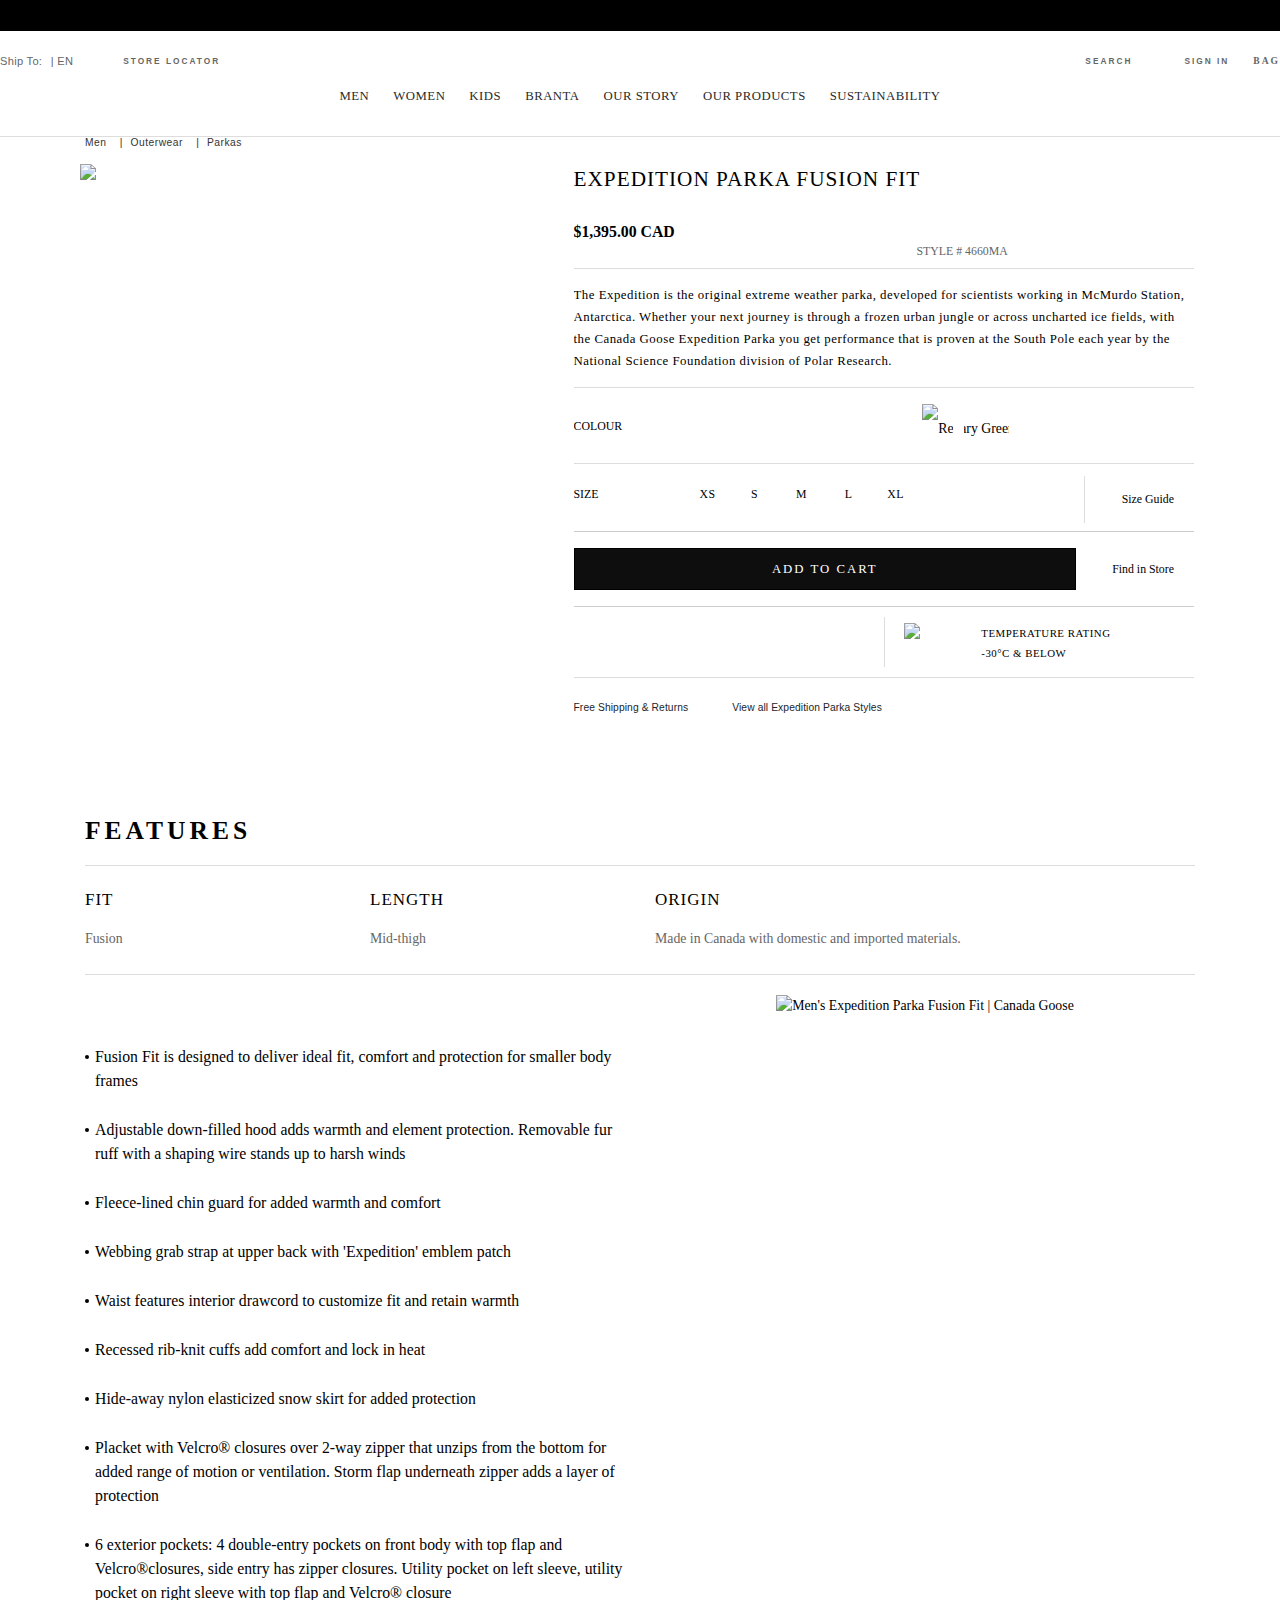
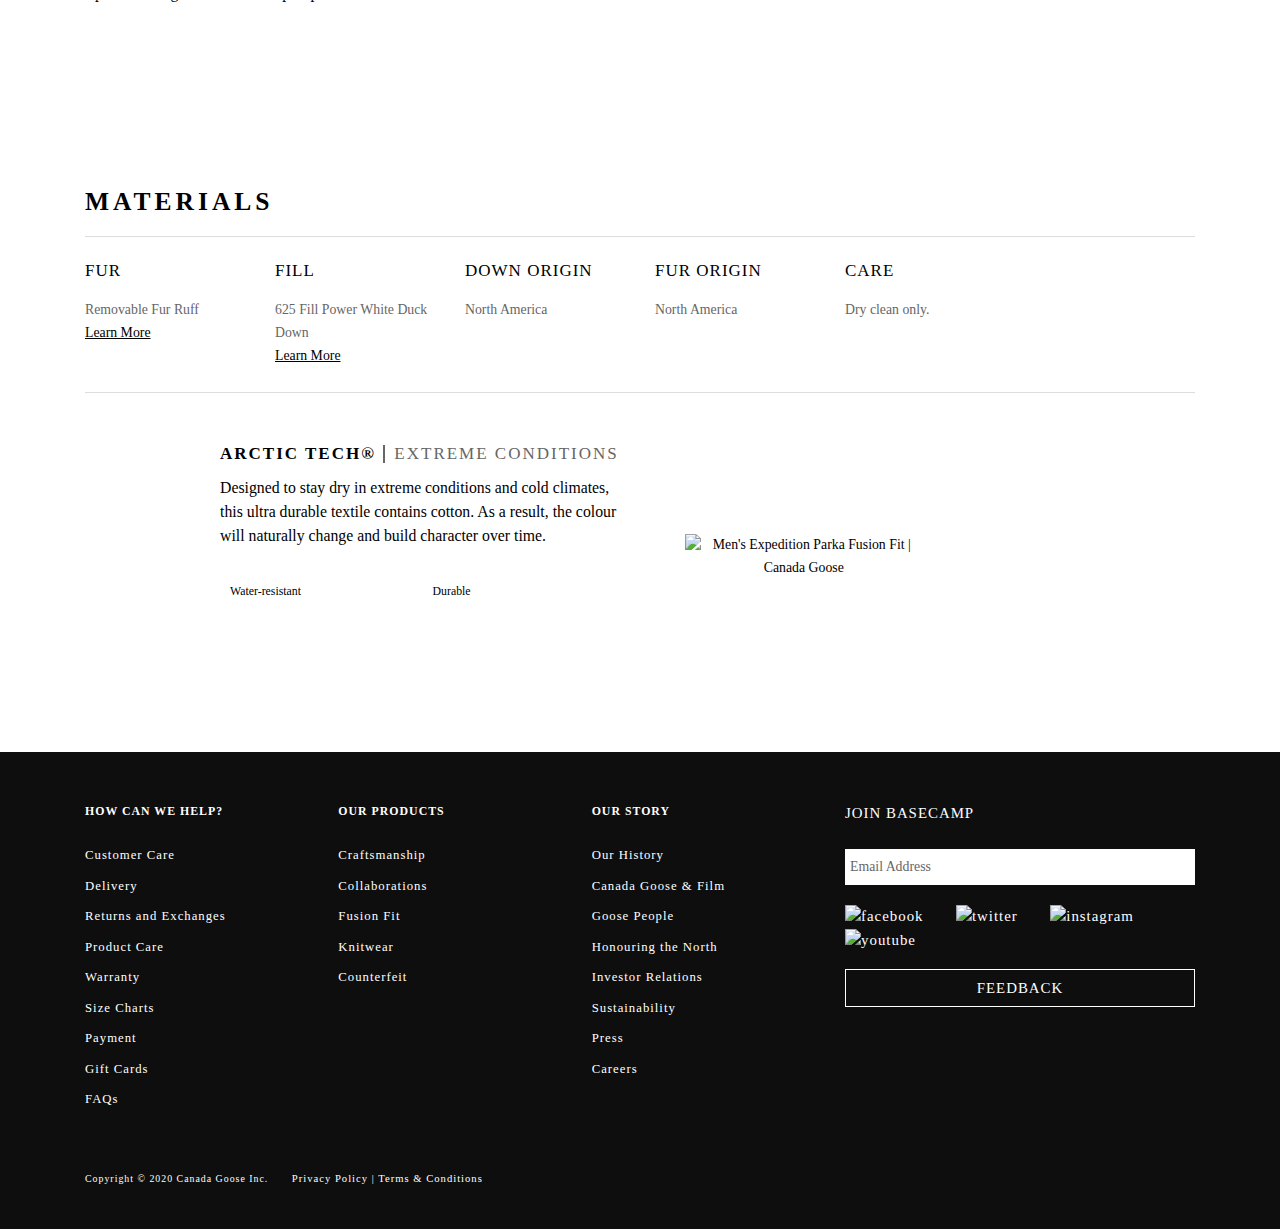
==== Product Page/Productbackup.html @ 43f8fbdc "Add files via upload" ====
<!doctype html>
<!--[if lt IE 7]> <html class="ie6 oldie" lang="en"> <![endif]-->
<!--[if IE 7]> <html class="ie7 oldie" lang="en"> <![endif]-->
<!--[if IE 8]> <html class="ie8 oldie" lang="en"> <![endif]-->
<!--[if gt IE 8]><!--> <html lang="en-CA"> <!--<![endif]-->
<head>



<!-- GTM DataLayer declaration -->














































































































<script>
dataLayer =[{
  "pageTitle": "PRODUCT: Expedition Parka Fusion Fit( 4660MA )",
  "pageCategory": "shop-mens-parkas",
  "visitorLoginState": "Guest",
  "EmployeeLoginState": false,
  "customerEmail": "null",
  "customerOrders": "null",
  "customerValue": "0",
  "Country": "CA",
  "State": "ON",
  "ecommerce": {
    "currencyCode": "CAD",
    "detail": {
      "actionField": {
        "list": "Product Category / Search Results"
      },
      "products": [
        {
          "name": "Expedition Parka Fusion Fit",
          "id": "4660MA",
          "price": 1395,
          "brand": "Canada Goose",
          "category": "shop-mens-parkas"
        }
      ]
    }
  }
}];
</script>







<script>
  (function (b, e, a, c, o, n, j, s) {
    b[o] = b[o] || {};
    b[o]['beacon'] = b[o]['beacon'] || function () {
      (b[o]['beacon'].q = b[o]['beacon'].q || []).push(arguments);
    };
    b[o]['beacon']('set', 'organization', n);
    b[o]['beacon']('init', { fraud: 'enabled' });
    j = e.createElement(a);
    j.src = c;
    j.async = 1;
    j.defer = 1;
    s = e.getElementsByTagName(a)[0];
    s.parentNode.insertBefore(j, s);
  })(window, document, 'script', 'https://flowcdn.io/beacon/js/v0/beacon.min.js', 'flow', 'canadagoose');
</script>


<meta charset=UTF-8>

<meta name="p:domain_verify" content="33d78c158db6e15488669f2874605830"/>
<meta name="viewport" content="width=device-width, initial-scale=1, shrink-to-fit=no, user-scalable=0">
<link rel="stylesheet" type="text/css" href="//cloud.typography.com/7681174/7922972/css/fonts.css" />
<link type="text/css" rel="stylesheet" href="//fast.fonts.net/cssapi/34ca4d37-dd42-4886-8c16-0458409f39f2.css"/>
<link rel="stylesheet" type="text/css" href="bundle.css" />
<link rel="stylesheet" type="text/css" href="print.css" />

<title>

Sites-CanadaGooseCA-Site | Canada Goose®

</title>


<link href="/on/demandware.static/Sites-CanadaGooseCA-Site/-/default/dw6da5b494/images/favicon.ico" rel="shortcut icon" />




<meta name="description" content=" "/>
<meta name="keywords" content=" "/>



<link href="/on/demandware.static/Sites-CanadaGooseCA-Site/-/en_CA/v1601065716780/css/bundle.css" type="text/css" rel="stylesheet"/>


<link rel="stylesheet" media="print" href="/on/demandware.static/Sites-CanadaGooseCA-Site/-/en_CA/v1601065716780/css/print.css" />
<!--[if gte IE 9 | !IE]><!-->
<script src="/on/demandware.static/Sites-CanadaGooseCA-Site/-/en_CA/v1601065716780/lib/jquery/jquery-2.1.1.min.js" type="text/javascript"></script>
<!--<![endif]-->

<script src="bundle.js" type="text/javascript"></script>
<script src='//cdn.freshmarketer.com/181200/486743.js'></script>

<!--[if lte IE 8]>
<script src="/on/demandware.static/Sites-CanadaGooseCA-Site/-/en_CA/v1601065716780/lib/jquery/jquery-1.11.1.min.js" type="text/javascript"></script>
<script src="/on/demandware.static/Sites-CanadaGooseCA-Site/-/en_CA/v1601065716780/js/lib/respond.min.js"></script>
<script src="/on/demandware.static/Sites-CanadaGooseCA-Site/-/en_CA/v1601065716780/js/lib/rem.min.js"></script>
<![endif]-->

<!-- CMS-WILL-IGNORE-FOR-PREVIEW-START -->




<!-- Google Tag Manager -->
<script>(function(w,d,s,l,i){w[l]=w[l]||[];w[l].push({'gtm.start':
new Date().getTime(),event:'gtm.js'});var f=d.getElementsByTagName(s)[0],
j=d.createElement(s),dl=l!='dataLayer'?'&l='+l:'';j.async=true;j.src=
'https://www.googletagmanager.com/gtm.js?id='+i+dl;f.parentNode.insertBefore(j,f);
})(window,document,'script','dataLayer','GTM-K9SGVB');</script>
<!-- End Google Tag Manager -->

<!-- CMS-WILL-IGNORE-FOR-PREVIEW-END -->


<link href="https://unpkg.com/cloudinary-video-player/dist/cld-video-player.min.css" rel="stylesheet">
<script src="https://unpkg.com/cloudinary-core/cloudinary-core-shrinkwrap.min.js" type="text/javascript" defer></script>
<script src="https://unpkg.com/cloudinary-video-player/dist/cld-video-player.min.js" type="text/javascript" defer></script>





<!--[if lt IE 9]>
<script src="/on/demandware.static/Sites-CanadaGooseCA-Site/-/en_CA/v1601065716780/js/lib/html5.js"></script>
<![endif]-->


<!-- CMS-WILL-IGNORE-FOR-PREVIEW-START -->

<script type="text/javascript">
	//<![CDATA[
	(function() {
		function riskifiedBeaconLoad() {
			
			var store_domain = 'CanadaGooseCA';
			var session_id = 'JCTiKugr5VlSAlfVDaWAdfXxw7wDIojJx4Q=';
			var url = ('https:' == document.location.protocol ? 'https://'
					: 'http://')
					+ "beacon.riskified.com?shop="
					+ store_domain
					+ "&sid="
					+ session_id;
			var s = document.createElement('script');
			s.type = 'text/javascript';
			s.async = true;
			s.src = url;
			var x = document.getElementsByTagName('script')[0];
			x.parentNode.insertBefore(s, x);
		}
		if (window.attachEvent)
			window.attachEvent('onload', riskifiedBeaconLoad)
		else
			window.addEventListener('load', riskifiedBeaconLoad, false);
	})();
	//]]>
</script>
<!-- CMS-WILL-IGNORE-FOR-PREVIEW-END -->


<script type="text/javascript">//<!--
/* <![CDATA[ (head-active_data.js) */
var dw = (window.dw || {});
dw.ac = {
    _analytics: null,
    _events: [],
    _category: "",
    _searchData: "",
    _anact: "",
    _anact_nohit_tag: "",
    _capture: function(configs) {
        if (Object.prototype.toString.call(configs) === "[object Array]") {
            configs.forEach(captureObject);
            return;
        }
        dw.ac._events.push(configs);
    },
	capture: function() { 
		dw.ac._capture(arguments);
		// send to CQ as well:
		if (window.CQuotient) {
			window.CQuotient.trackEventsFromAC(arguments);
		}
	},
    EV_PRD_SEARCHHIT: "searchhit",
    EV_PRD_DETAIL: "detail",
    EV_PRD_RECOMMENDATION: "recommendation",
    EV_PRD_SETPRODUCT: "setproduct",
    applyContext: function(context) {
        if (typeof context === "object" && context.hasOwnProperty("category")) {
        	dw.ac._category = context.category;
        }
        if (typeof context === "object" && context.hasOwnProperty("searchData")) {
        	dw.ac._searchData = context.searchData;
        }
    },
    setDWAnalytics: function(analytics) {
        dw.ac._analytics = analytics;
    }
};
/* ]]> */
// -->
</script><script type="text/javascript">//<!--
/* <![CDATA[ (head-cquotient.js) */
var CQuotient = window.CQuotient = {};
CQuotient.clientId = 'aata-CanadaGooseCA';
CQuotient.realm = 'AATA';
CQuotient.siteId = 'CanadaGooseCA';
CQuotient.instanceType = 'prd';
CQuotient.activities = [];
CQuotient.cqcid='';
CQuotient.cquid='';
CQuotient.cqheid='';
CQuotient.initFromCookies = function () {
	var ca = document.cookie.split(';');
	for(var i=0;i < ca.length;i++) {
	  var c = ca[i];
	  while (c.charAt(0)==' ') c = c.substring(1,c.length);
	  if (c.indexOf('cqcid=') == 0) {
		CQuotient.cqcid=c.substring('cqcid='.length,c.length);
	  } else if (c.indexOf('cquid=') == 0) {
		  CQuotient.cquid=c.substring('cquid='.length,c.length);
	  } else if (c.indexOf('cqheid=') == 0) {
		  CQuotient.cqheid=c.substring('cqheid='.length,c.length);
	  }
	}
}
CQuotient.getCQCookieId = function () {
	if(window.CQuotient.cqcid == '')
		window.CQuotient.initFromCookies();
	return window.CQuotient.cqcid;
};
CQuotient.getCQUserId = function () {
	if(window.CQuotient.cquid == '')
		window.CQuotient.initFromCookies();
	return window.CQuotient.cquid;
};
CQuotient.getCQHashedEmail = function () {
	if(window.CQuotient.cqheid == '')
		window.CQuotient.initFromCookies();
	return window.CQuotient.cqheid;
};
CQuotient.trackEventsFromAC = function (/* Object or Array */ events) {
try {
	if (Object.prototype.toString.call(events) === "[object Array]") {
		events.forEach(_trackASingleCQEvent);
	} else {
		CQuotient._trackASingleCQEvent(events);
	}
} catch(err) {}
};
CQuotient._trackASingleCQEvent = function ( /* Object */ event) {
	if (event && event.id) {
		if (event.type === dw.ac.EV_PRD_DETAIL) {
			CQuotient.trackViewProduct( {id:'', alt_id: event.id, type: 'raw_sku'} );
		} // not handling the other dw.ac.* events currently
	}
};
CQuotient.trackViewProduct = function(/* Object */ cqParamData){
	var cq_params = {};
	cq_params.cookieId = CQuotient.getCQCookieId();
	cq_params.userId = CQuotient.getCQUserId();
	cq_params.emailId = CQuotient.getCQHashedEmail();
	cq_params.product = cqParamData.product;
	cq_params.realm = cqParamData.realm;
	cq_params.siteId = cqParamData.siteId;
	cq_params.instanceType = cqParamData.instanceType;
	
	if(CQuotient.sendActivity) {
		CQuotient.sendActivity(CQuotient.clientId, 'viewProduct', cq_params);
	} else {
		CQuotient.activities.push({activityType: 'viewProduct', parameters: cq_params});
	}
};
/* ]]> */
// -->
</script>
<!-- Demandware Apple Pay -->

<style type="text/css">ISAPPLEPAY{display:inline;}.dw-apple-pay-button,.dw-apple-pay-button:hover,.dw-apple-pay-button:active{background-color:black;background-image:-webkit-named-image(apple-pay-logo-white);background-position:50% 50%;background-repeat:no-repeat;background-size:75% 60%;border-radius:5px;border:1px solid black;box-sizing:border-box;margin:5px auto;min-height:30px;min-width:100px;padding:0;}
.dw-apple-pay-button:after{content:'Apple Pay';visibility:hidden;}.dw-apple-pay-button.dw-apple-pay-logo-white{background-color:white;border-color:white;background-image:-webkit-named-image(apple-pay-logo-black);color:black;}.dw-apple-pay-button.dw-apple-pay-logo-white.dw-apple-pay-border{border-color:black;}</style>









<meta name="viewport" content="width=device-width, initial-scale=1, user-scalable=0">
<!-- <meta name="viewport" content="width=device-width, minimum-scale=1.0, maximum-scale=1.0"> -->


<script type="text/javascript">
if (window.jQuery) {
jQuery(document).ready(function(){
if(screen.width < 768){
jQuery('#footer').append('<a href="https://www.canadagoose.com/ca/en/home-page" class="full-site-link">View Full Site</a>');
jQuery('.full-site-link')
.attr('href', '/on/demandware.store/Sites-CanadaGooseCA-Site/en_CA/Home-FullSite')
.click(function(e) {
e.preventDefault();
jQuery.ajax({
url: '/on/demandware.store/Sites-CanadaGooseCA-Site/en_CA/Home-FullSite',
success: function(){
window.location.reload();
}
});
}
);
}
});
}
</script>




	 

	



<link rel="canonical" href="https://www.canadagoose.com/ca/en/expedition-parka-fusion-fit-4660MA.html" />






<meta property="fb:app_id" content="302184056577324" />
<meta property="name" content="Expedition Parka Fusion Fit">
<meta property="og:description" content="The Expedition is the original extreme weather parka, developed for scientists working in McMurdo Station, Antarctica. Whether your next journey is through a frozen urban jungle or across uncharted ice fields, with the Canada Goose Expedition Parka you get performance that is proven at the South Pole each year by the National Science Foundation division of Polar Research.">
<meta property="og:image" content="https://images.canadagoose.com/image/upload/w_480,c_scale,f_auto,q_auto:best/v1545160858/product-image/4660MA_61.jpg" />
<meta property="og:url" content="https://www.canadagoose.com/ca/en/expedition-parka-fusion-fit-4660MA.html" />
<meta property="og:title" content="Expedition Parka Fusion Fit" />
<meta property="og:type" content="product" />
<meta property="og:locale" content="en_CA" />
<meta property="og:price:amount" content="0.0" />
<meta property="og:price:currency" content="CAD" />

<meta property="og:availability" content="instock" />


<meta property="product:target_gender" content="Fusion Male" />
<meta name="twitter:card" content="summary">
<meta name="twitter:site" content="@CanadaGooseInc" />
<meta name="twitter:title" content="Expedition Parka Fusion Fit">
<meta name="twitter:description" content="The Expedition is the original extreme weather parka, developed for scientists working in McMurdo Station, Antarctica. Whether your next journey is through a frozen urban jungle or across uncharted ice fields, with the Canada Goose Expedition Parka you get performance that is proven at the South Pole each year by the National Science Foundation division of Polar Research.">
<meta name="twitter:image" content="https://images.canadagoose.com/image/upload/w_480,c_scale,f_auto,q_auto:best/v1545160858/product-image/4660MA_61.jpg">
</head>
<body class="en">







<!-- Google Tag Manager (noscript) -->
<noscript><iframe src="https://www.googletagmanager.com/ns.html?id=GTM-K9SGVB"
height="0" width="0" style="display:none;visibility:hidden"></iframe></noscript>
<!-- End Google Tag Manager (noscript) -->


<div id="wrapper" class="twbs pt_product-details">









































































































    
    


    


<script type="text/javascript" src="//display.ugc.bazaarvoice.com/static/canadagoose/Main%20Site/en_CA/bvapi.js" defer></script>

    

    <input type="hidden" value="true" class="bvenabled" />

<input type="hidden" value="https://www.canadagoose.com/on/demandware.store/Sites-CanadaGooseCA-Site/en_CA/Product-Variation?pid=4660MA&amp;tmpcolor=11" class="requestURL"/>
<input type="hidden" value="en_CA" class="requestlocale"/>



<div id="top-nav" class="topHeader_div" style="display: none">
    <div class="container">
        <div class="topbanner-link">
            <ul class="topbanner-link-ul">
                <li class="custService"><a href="/on/demandware.store/Sites-CanadaGooseCA-Site/en_CA/CustomerService-Show" title="Customer Care">Customer Care</a> </li>
                
                
                    










<div class="content-asset"><!-- dwMarker="content" dwContentID="b932b0c92a9f894501673f525b" -->
<li><a href="https://www.canadagoose.com/ca/en/find-a-retailer/find-a-retailer.html" title="Find a Retailer">Find a Retailer</a></li>
</div> <!-- End content-asset -->





                
            </ul>
        </div>
        <div class="menu-utility-links">
            







































































































<ul class="menu-utility-user">
 	
 	 <li>
	   	<div class="welcometext">
			
				Welcome!
			
		</div>
	   </li>
 	 
	 	
	 		<li>
			     <a title="Sign In" href="https://www.canadagoose.com/ca/en/account" class="user-login">
			     	Sign In
			     </a>
	 		</li>
	 		
	 		<li class="last">
	 			or
			     <a title="Create Account" href="https://www.canadagoose.com/ca/en/create-account" class="user-register">
			     	Create Account
			     </a>
	 		</li>
	
	 
</ul>

            
        </div>
    </div>
</div>

<div class="secondary-logo">
    <a href="https://www.canadagoose.com/ca/en/home-page" title="Canada Goose">
        <span>Canada Goose</span>
    </a>
</div>









<div id="sticky">
    <div id="global-banner">
        <!-- CMS-GLOBAL-TOP-BANNER-START -->
        &nbsp;
        <!-- CMS-GLOBAL-TOP-BANNER-END -->
    </div>
    
        
         
         
         
        





                                     		                       	                       		                       

<div class="geo-location-area active hide">
	<div class="geo-wrap global-geo-ip-banner">
						
                                                        
                    	                  
                                                       
	                     	                                 
                                                   
             			
                                                        
                    	                  
                                                       
	                     	                                 
                                                   
             			
                                                        
                    	                  
                                                       
	                    	                  
		                  	   
		                       
                   				                                      		                       	                       
                   				                                      		                       	                       
								 <div class="info-detail">
									Click to continue browsing our <strong>Canada (English)</strong> site. If you’d like delivery elsewhere, please select your preferred country or language.
								 </div>								 
								 <div class="selection-part"><div class="geo-select">					   				
                                 
                                     
                                 	                                            
								 <a href="javascript:void(0)" currentsiteid="CanadaGooseCA" siteid="CanadaGooseCA" locale="en" data-link="" class="select-open">Canada (English)</a>
								 <ul class="select-dropdown">	                      								 
			                   	                    
		                  	   
		                       	                    
		                  	   
		                       	                    
		                  	                  	                 
		                  
	                           	                       
		                      
		                  
	                           	                      
                                  
                                     
                                  		                         		                          
								  <li><a href="/ca/fr/view-product?pid=4660MA&amp;user=true" class="geo-location-val" siteid="CanadaGooseCA" locale="fr">Canada (Fran&ccedil;ais)</a></li>
		                      	                       
		                      
		                  
	                           	                      
                                  
                                     
                                  		                         		                          
								  <li><a href="/ca/zh/view-product?pid=4660MA&amp;user=true" class="geo-location-val" siteid="CanadaGooseCA" locale="zh">Canada (中文)</a></li>
		                      	                       
		                      
								<li><a href="javascript:void(0)" class="othercountries">Other Countries</a></li>
		                      	</ul>
		                      
		                  
	                   	                                 
                                                   
             			
                                                        
                    	                  
                                                       
	                     	                                 
                                                   
             			
                                                        
                    	                  
                                                       
	                     	                                 
                                                   
             			
                                                        
                    	                  
                                                       
	                     	                                 
                                                   
             			
                                                        
                    	                  
                                                       
	                     	                                 
                                                   
             			
                                                        
                    	                  
                                                       
	                     	                                 
                                                   
             			
                                                        
                    	                  
                                                       
	                     	                                 
                                                   
             			
                                                        
                    	                  
                                                       
	                     	                                 
                                                   
             			
                                                        
                    	                  
                                                       
	                     	                                 
                                                   
             			
                                                        
                    	                  
                                                       
	                     	                                 
                                                   
             			
                                                        
                    	                  
                                                       
	                     	                                 
                                                   
             
             































































































































































































			</div>
			
			   <a href="javascript:void(0)" class="continue">Continue</a>
			   <a href="javascript:void(0)" class="geo-close"><img src="/on/demandware.static/Sites-CanadaGooseCA-Site/-/default/dw8bbd1486/images/icons/Close-White.svg" alt="geo ip close button"/></a>
			
		</div>
	</div>
</div>
        
    
    
    
    <div id="nav-container" class="nav-container"></div>

    
    
    
        <div id="header" role="banner" class="header">
    
        <header>
            <div class="nav-toggle">
                <span></span>
            </div>
			
            <div class="header-top-section isGlobalCommerce">    
                <div class="leftnav">
                    <div class="currentcountry">
                        <a class="currentcountry-anchor" href="javascript:void(0)">
                            <span class="countryname"><span class="country-shipto">Ship To:</span>
                                <span class="selected_country"></span> |
                                <span class="selected_language">en</span>
                            </span>
                        </a>
                    </div>
                    <div class="headercountry-selector">
                        <div class="countryselector">
                            <div class="countryselector-inner">
								<div class="cag-close-holder">
                            		<span class="cag-close"></span>
                            	</div>
                                <div class="input-section">
                                	
                                	
	                                	<div class="country-description">
	                                        <div class="shiptocountry">Ship To:<span class="selected_country"></span></div>
	                                    </div>
	                                    <div class="search-country-holder">
	                                    	<input class="global-search-country" type="text" placeholder="Search for a delivery destination" autocomplete="off" />
	                                    </div>
                                    
                                    
                                </div>
                              
                             	<div class="nocountriesfound hide">
	                                    Unfortunately, this country is not available this time, please search for another country.
	                                </div>
	                                <div class="shipping-regions">
										<div class="shipping-regions-holder">
                                           
		                                    <div class="shipping-region">
												<div class="ship-region-head"><a class="ship-region-a collapsed" href="javacript:void(0);">Asia Pacific</a></div>
												<div class="ship-region-body">		
													<ul name="language" class="language-select listofcountries countryNameSelecter">
														
															
					                                        
					                                        
					                                        
					                                        
					                                        
					                                            
					                                         
					                                         
						                                        
						                                            
						                                        	                                    	                                       
					                                                                
					                                        
					                                        
					                                        	
					                                        	
					                                        	
					                                        	
					                                            <li title="Choose A Country">
					                                                <a class="country-option" siteid="CanadaGooseCN" href="/cn/en/view-product?tmpcolor=11&amp;pid=4660MA&amp;user=true" data-search-country="China Chine 中国 Cina Asie-Pacifique 亚太地区 Asien-Pazifik Asia Pacifico asia pacific" data-gtm_source="nav.countryselector.CN">
					                                                    China
					                                                     
					                                                    	 &#40;&yen;CNY&#41;
					                                                	
					                                                </a>
					                                            </li>
					                                        
				                                        
			                                        </ul>
	                                          </div>
                                          
                                          </div>
                                          <div class="region-end"></div>
	                                       
		                                    <div class="shipping-region">
												<div class="ship-region-head"><a class="ship-region-a collapsed" href="javacript:void(0);">Europe</a></div>
												<div class="ship-region-body">		
													<ul name="language" class="language-select listofcountries countryNameSelecter">
														
															
					                                        
					                                        
					                                        
					                                        
					                                        
					                                            
					                                         
					                                         
						                                        
						                                            
						                                        	                                    	                                       
					                                                                
					                                        
					                                        
					                                        	
					                                        	
					                                        	
					                                        	
					                                            <li title="Choose A Country">
					                                                <a class="country-option" siteid="CanadaGooseAT" href="/at/en/view-product?tmpcolor=11&amp;pid=4660MA&amp;user=true" data-search-country="Austria Autriche 奥地利 &Ouml;sterreich Austria 欧洲 Europa europe" data-gtm_source="nav.countryselector.AT">
					                                                    Austria
					                                                     
					                                                    	 &#40;&#8364;EUR&#41;
					                                                	
					                                                </a>
					                                            </li>
					                                        
				                                        
															
					                                        
					                                        
					                                        
					                                        
					                                        
					                                            
					                                         
					                                         
						                                        
						                                            
						                                        	                                    	                                       
					                                                                
					                                        
					                                        
					                                        	
					                                        	
					                                        	
					                                        	
					                                            <li title="Choose A Country">
					                                                <a class="country-option" siteid="CanadaGooseBE" href="/be/en/view-product?tmpcolor=11&amp;pid=4660MA&amp;user=true" data-search-country="Belgium  Belgique 比利时 Belgien Belgio 欧洲 Europa europe" data-gtm_source="nav.countryselector.BE">
					                                                    Belgium 
					                                                     
					                                                    	 &#40;&#8364;EUR&#41;
					                                                	
					                                                </a>
					                                            </li>
					                                        
				                                        
															
					                                        
					                                        
					                                        
					                                        
					                                        
					                                            
					                                         
					                                         
						                                        
						                                            
						                                        	                                    	                                       
					                                                                
					                                        
					                                        
					                                        	
					                                        	
					                                        	
					                                        	
					                                            <li title="Choose A Country">
					                                                <a class="country-option" siteid="CanadaGooseLU" href="/bg/en_BG/view-product?tmpcolor=11&amp;pid=4660MA&amp;user=true" data-search-country="Bulgaria Bulgaria Bulgarie България europe" data-gtm_source="nav.countryselector.BG">
					                                                    Bulgaria
					                                                     
					                                                    	 &#40;&#8364;EUR&#41;
					                                                	
					                                                </a>
					                                            </li>
					                                        
				                                        
															
					                                        
					                                        
					                                        
					                                        
					                                        
					                                            
					                                         
					                                         
						                                        
						                                            
						                                        	                                    	                                       
					                                                                
					                                        
					                                        
					                                        	
					                                        	
					                                        	
					                                        	
					                                            <li title="Choose A Country">
					                                                <a class="country-option" siteid="CanadaGooseLU" href="/hr/en_HR/view-product?tmpcolor=11&amp;pid=4660MA&amp;user=true" data-search-country="Croatia Croatie 克罗地亚 Kroatien Croazia 欧洲 Europa Hrvatska europe" data-gtm_source="nav.countryselector.HR">
					                                                    Croatia
					                                                     
					                                                    	 &#40;&#8364;EUR&#41;
					                                                	
					                                                </a>
					                                            </li>
					                                        
				                                        
															
					                                        
					                                        
					                                        
					                                        
					                                        
					                                            
					                                         
					                                         
						                                        
						                                            
						                                        	                                    	                                       
					                                                                
					                                        
					                                        
					                                        	
					                                        	
					                                        	
					                                        	
					                                            <li title="Choose A Country">
					                                                <a class="country-option" siteid="CanadaGooseLU" href="/cy/en_CY/view-product?tmpcolor=11&amp;pid=4660MA&amp;user=true" data-search-country="Cyprus Chypre 塞浦路斯 Zypern Cipro  欧洲 Europa europe" data-gtm_source="nav.countryselector.CY">
					                                                    Cyprus
					                                                     
					                                                    	 &#40;&#8364;EUR&#41;
					                                                	
					                                                </a>
					                                            </li>
					                                        
				                                        
															
					                                        
					                                        
					                                        
					                                        
					                                        
					                                            
					                                         
					                                         
						                                        
						                                            
						                                        	                                    	                                       
					                                                                
					                                        
					                                        
					                                        	
					                                        	
					                                        	
					                                        	
					                                            <li title="Choose A Country">
					                                                <a class="country-option" siteid="CanadaGooseLU" href="/cz/en_CZ/view-product?tmpcolor=11&amp;pid=4660MA&amp;user=true" data-search-country="Czech Republic Tch&eacute;quie 捷克 Tschechien Repubblica Ceca 欧洲 Europa Česk&aacute; republika Czech Rep 捷克共和国 Tschechische Republik R&eacute;publique Tch&egrave;que Czech Republic europe" data-gtm_source="nav.countryselector.CZ">
					                                                    Czech Republic
					                                                     
					                                                    	 &#40;&#8364;EUR&#41;
					                                                	
					                                                </a>
					                                            </li>
					                                        
				                                        
															
					                                        
					                                        
					                                        
					                                        
					                                        
					                                            
					                                         
					                                         
						                                        
						                                            
						                                        	                                    	                                       
					                                                                
					                                        
					                                        
					                                        	
					                                        	
					                                        	
					                                        	
					                                            <li title="Choose A Country">
					                                                <a class="country-option" siteid="CanadaGooseLU" href="/yc/en_YC/view-product?tmpcolor=11&amp;pid=4660MA&amp;user=true" data-search-country="Denmark Danemark 丹麦 D&auml;nemark Danimarca  欧洲 Europa Danmark europe" data-gtm_source="nav.countryselector.DK">
					                                                    Denmark
					                                                     
					                                                    	 &#40;&#8364;EUR&#41;
					                                                	
					                                                </a>
					                                            </li>
					                                        
				                                        
															
					                                        
					                                        
					                                        
					                                        
					                                        
					                                            
					                                         
					                                         
						                                        
						                                            
						                                        	                                    	                                       
					                                                                
					                                        
					                                        
					                                        	
					                                        	
					                                        	
					                                        	
					                                            <li title="Choose A Country">
					                                                <a class="country-option" siteid="CanadaGooseLU" href="/ee/en_EE/view-product?tmpcolor=11&amp;pid=4660MA&amp;user=true" data-search-country="Estonia Estonie 爱沙尼亚 Estland Estonia 欧洲 Europa Eesti europe" data-gtm_source="nav.countryselector.EE">
					                                                    Estonia
					                                                     
					                                                    	 &#40;&#8364;EUR&#41;
					                                                	
					                                                </a>
					                                            </li>
					                                        
				                                        
															
					                                        
					                                        
					                                        
					                                        
					                                        
					                                            
					                                         
					                                         
						                                        
						                                            
						                                        	                                    	                                       
					                                                                
					                                        
					                                        
					                                        	
					                                        	
					                                        	
					                                        	
					                                            <li title="Choose A Country">
					                                                <a class="country-option" siteid="CanadaGooseLU" href="/fi/en_FI/view-product?tmpcolor=11&amp;pid=4660MA&amp;user=true" data-search-country="Finland Finlande 芬兰 Finnland Finlandia 欧洲 Europa Suomi europe" data-gtm_source="nav.countryselector.FI">
					                                                    Finland
					                                                     
					                                                    	 &#40;&#8364;EUR&#41;
					                                                	
					                                                </a>
					                                            </li>
					                                        
				                                        
															
					                                        
					                                        
					                                        
					                                        
					                                        
					                                            
					                                         
					                                         
						                                        
						                                            
						                                        	                                    	                                       
					                                                                
					                                        
					                                        
					                                        	
					                                        	
					                                        	
					                                        	
					                                            <li title="Choose A Country">
					                                                <a class="country-option" siteid="CanadaGooseFR" href="/fr/en/view-product?tmpcolor=11&amp;pid=4660MA&amp;user=true" data-search-country="France 法国 Frankreich Francia 欧洲 Europa europe" data-gtm_source="nav.countryselector.FR">
					                                                    France
					                                                     
					                                                    	 &#40;&#8364;EUR&#41;
					                                                	
					                                                </a>
					                                            </li>
					                                        
				                                        
															
					                                        
					                                        
					                                        
					                                        
					                                        
					                                            
					                                         
					                                         
						                                        
						                                            
						                                        	                                    	                                       
					                                                                
					                                        
					                                        
					                                        	
					                                        	
					                                        	
					                                        	
					                                            <li title="Choose A Country">
					                                                <a class="country-option" siteid="CanadaGooseDE" href="/de/en/view-product?tmpcolor=11&amp;pid=4660MA&amp;user=true" data-search-country="Germany Allemagne 德国 Deutschland Germania 欧洲 Europa europe" data-gtm_source="nav.countryselector.DE">
					                                                    Germany
					                                                     
					                                                    	 &#40;&#8364;EUR&#41;
					                                                	
					                                                </a>
					                                            </li>
					                                        
				                                        
															
					                                        
					                                        
					                                        
					                                        
					                                        
					                                            
					                                         
					                                         
						                                        
						                                            
						                                        	                                    	                                       
					                                                                
					                                        
					                                        
					                                        	
					                                        	
					                                        	
					                                        	
					                                            <li title="Choose A Country">
					                                                <a class="country-option" siteid="CanadaGooseLU" href="/gr/en_GR/view-product?tmpcolor=11&amp;pid=4660MA&amp;user=true" data-search-country="Greece Gr&egrave;ce 希腊 Griechenland Grecia 欧洲 Europa &Epsilon;&lambda;&lambda;ά&delta;&alpha; europe" data-gtm_source="nav.countryselector.GR">
					                                                    Greece
					                                                     
					                                                    	 &#40;&#8364;EUR&#41;
					                                                	
					                                                </a>
					                                            </li>
					                                        
				                                        
															
					                                        
					                                        
					                                        
					                                        
					                                        
					                                            
					                                         
					                                         
						                                        
						                                            
						                                        	                                    	                                       
					                                                                
					                                        
					                                        
					                                        	
					                                        	
					                                        	
					                                        	
					                                            <li title="Choose A Country">
					                                                <a class="country-option" siteid="CanadaGooseLU" href="/hu/en_HU/view-product?tmpcolor=11&amp;pid=4660MA&amp;user=true" data-search-country="Hungary Hongrie 匈牙利 Ungarn Ungheria 欧洲 Europa Magyarorsz&aacute;g europe" data-gtm_source="nav.countryselector.HU">
					                                                    Hungary
					                                                     
					                                                    	 &#40;&#8364;EUR&#41;
					                                                	
					                                                </a>
					                                            </li>
					                                        
				                                        
															
					                                        
					                                        
					                                        
					                                        
					                                        
					                                            
					                                         
					                                         
						                                        
						                                            
						                                        	                                    	                                       
					                                                                
					                                        
					                                        
					                                        	
					                                        	
					                                        	
					                                        	
					                                            <li title="Choose A Country">
					                                                <a class="country-option" siteid="CanadaGooseIE" href="/ie/en/view-product?tmpcolor=11&amp;pid=4660MA&amp;user=true" data-search-country="Ireland Irlande 爱尔兰 Irland Irlanda 欧洲 Europa europe" data-gtm_source="nav.countryselector.IE">
					                                                    Ireland
					                                                     
					                                                    	 &#40;&#8364;EUR&#41;
					                                                	
					                                                </a>
					                                            </li>
					                                        
				                                        
															
					                                        
					                                        
					                                        
					                                        
					                                        
					                                            
					                                         
					                                         
						                                        
						                                            
						                                        	                                    	                                       
					                                                                
					                                        
					                                        
					                                        	
					                                        	
					                                        	
					                                        	
					                                            <li title="Choose A Country">
					                                                <a class="country-option" siteid="CanadaGooseIT" href="/it/en/view-product?tmpcolor=11&amp;pid=4660MA&amp;user=true" data-search-country="Italy Italie 意大利 Italien Italia 欧洲 Europa europe" data-gtm_source="nav.countryselector.IT">
					                                                    Italy
					                                                     
					                                                    	 &#40;&#8364;EUR&#41;
					                                                	
					                                                </a>
					                                            </li>
					                                        
				                                        
															
					                                        
					                                        
					                                        
					                                        
					                                        
					                                            
					                                         
					                                         
						                                        
						                                            
						                                        	                                    	                                       
					                                                                
					                                        
					                                        
					                                        	
					                                        	
					                                        	
					                                        	
					                                            <li title="Choose A Country">
					                                                <a class="country-option" siteid="CanadaGooseLU" href="/lv/en_LV/view-product?tmpcolor=11&amp;pid=4660MA&amp;user=true" data-search-country="Latvia Lettonie 拉脱维亚 Lettland Lettonia 欧洲 Europa Latvija europe" data-gtm_source="nav.countryselector.LV">
					                                                    Latvia
					                                                     
					                                                    	 &#40;&#8364;EUR&#41;
					                                                	
					                                                </a>
					                                            </li>
					                                        
				                                        
															
					                                        
					                                        
					                                        
					                                        
					                                        
					                                            
					                                         
					                                         
						                                        
						                                            
						                                        	                                    	                                       
					                                                                
					                                        
					                                        
					                                        	
					                                        	
					                                        	
					                                        	
					                                            <li title="Choose A Country">
					                                                <a class="country-option" siteid="CanadaGooseLU" href="/lt/en_LT/view-product?tmpcolor=11&amp;pid=4660MA&amp;user=true" data-search-country="Lithuania Lituanie 立陶宛 Litauen Lituania 欧洲 Europa Lietuva europe" data-gtm_source="nav.countryselector.LT">
					                                                    Lithuania
					                                                     
					                                                    	 &#40;&#8364;EUR&#41;
					                                                	
					                                                </a>
					                                            </li>
					                                        
				                                        
															
					                                        
					                                        
					                                        
					                                        
					                                        
					                                            
					                                         
					                                         
						                                        
						                                            
						                                        	                                    	                                       
					                                                                
					                                        
					                                        
					                                        	
					                                        	
					                                        	
					                                        	
					                                            <li title="Choose A Country">
					                                                <a class="country-option" siteid="CanadaGooseLU" href="/lu/en/view-product?tmpcolor=11&amp;pid=4660MA&amp;user=true" data-search-country="Luxembourg 卢森堡 Luxemburg Lussemburgo 欧洲 Europa europe" data-gtm_source="nav.countryselector.LU">
					                                                    Luxembourg
					                                                     
					                                                    	 &#40;&#8364;EUR&#41;
					                                                	
					                                                </a>
					                                            </li>
					                                        
				                                        
															
					                                        
					                                        
					                                        
					                                        
					                                        
					                                            
					                                         
					                                         
						                                        
						                                            
						                                        	                                    	                                       
					                                                                
					                                        
					                                        
					                                        	
					                                        	
					                                        	
					                                        	
					                                            <li title="Choose A Country">
					                                                <a class="country-option" siteid="CanadaGooseLU" href="/mt/en_MT/view-product?tmpcolor=11&amp;pid=4660MA&amp;user=true" data-search-country="Malta Malte 马耳他 Malta 欧洲 Europa europe" data-gtm_source="nav.countryselector.MT">
					                                                    Malta
					                                                     
					                                                    	 &#40;&#8364;EUR&#41;
					                                                	
					                                                </a>
					                                            </li>
					                                        
				                                        
															
					                                        
					                                        
					                                        
					                                        
					                                        
					                                            
					                                         
					                                         
						                                        
						                                            
						                                        	                                    	                                       
					                                                                
					                                        
					                                        
					                                        	
					                                        	
					                                        	
					                                        	
					                                            <li title="Choose A Country">
					                                                <a class="country-option" siteid="CanadaGooseNL" href="/nl/en/view-product?tmpcolor=11&amp;pid=4660MA&amp;user=true" data-search-country="Netherlands Pays-Bas 荷兰 Niederlande, die Paesi Bassi 欧洲 Europa europe" data-gtm_source="nav.countryselector.NL">
					                                                    Netherlands
					                                                     
					                                                    	 &#40;&#8364;EUR&#41;
					                                                	
					                                                </a>
					                                            </li>
					                                        
				                                        
															
					                                        
					                                        
					                                        
					                                        
					                                        
					                                            
					                                         
					                                         
						                                        
						                                            
						                                        	                                    	                                       
					                                                                
					                                        
					                                        
					                                        	
					                                        	
					                                        	
					                                        	
					                                            <li title="Choose A Country">
					                                                <a class="country-option" siteid="CanadaGooseLU" href="/pl/en_PL/view-product?tmpcolor=11&amp;pid=4660MA&amp;user=true" data-search-country="Poland Pologne 波兰 Polen Polonia 欧洲 Europa Polska europe" data-gtm_source="nav.countryselector.PL">
					                                                    Poland
					                                                     
					                                                    	 &#40;&#8364;EUR&#41;
					                                                	
					                                                </a>
					                                            </li>
					                                        
				                                        
															
					                                        
					                                        
					                                        
					                                        
					                                        
					                                            
					                                         
					                                         
						                                        
						                                            
						                                        	                                    	                                       
					                                                                
					                                        
					                                        
					                                        	
					                                        	
					                                        	
					                                        	
					                                            <li title="Choose A Country">
					                                                <a class="country-option" siteid="CanadaGooseLU" href="/pt/en_PT/view-product?tmpcolor=11&amp;pid=4660MA&amp;user=true" data-search-country="Portugal Portugal 葡萄牙 Portogallo 欧洲 Europa europe" data-gtm_source="nav.countryselector.PT">
					                                                    Portugal
					                                                     
					                                                    	 &#40;&#8364;EUR&#41;
					                                                	
					                                                </a>
					                                            </li>
					                                        
				                                        
															
					                                        
					                                        
					                                        
					                                        
					                                        
					                                            
					                                         
					                                         
						                                        
						                                            
						                                        	                                    	                                       
					                                                                
					                                        
					                                        
					                                        	
					                                        	
					                                        	
					                                        	
					                                            <li title="Choose A Country">
					                                                <a class="country-option" siteid="CanadaGooseLU" href="/yf/en_YF/view-product?tmpcolor=11&amp;pid=4660MA&amp;user=true" data-search-country="Romania Roumanie 罗马尼亚 Rum&auml;nien Romania 欧洲 Europa Rom&acirc;nia europe" data-gtm_source="nav.countryselector.RO">
					                                                    Romania
					                                                     
					                                                    	 &#40;&#8364;EUR&#41;
					                                                	
					                                                </a>
					                                            </li>
					                                        
				                                        
															
					                                        
					                                        
					                                        
					                                        
					                                        
					                                            
					                                         
					                                         
						                                        
						                                            
						                                        	                                    	                                       
					                                                                
					                                        
					                                        
					                                        	
					                                        	
					                                        	
					                                        	
					                                            <li title="Choose A Country">
					                                                <a class="country-option" siteid="CanadaGooseLU" href="/sk/en_SK/view-product?tmpcolor=11&amp;pid=4660MA&amp;user=true" data-search-country="Slovakia Slovakia Slovensko Slovaquie europe" data-gtm_source="nav.countryselector.SK">
					                                                    Slovakia
					                                                     
					                                                    	 &#40;&#8364;EUR&#41;
					                                                	
					                                                </a>
					                                            </li>
					                                        
				                                        
															
					                                        
					                                        
					                                        
					                                        
					                                        
					                                            
					                                         
					                                         
						                                        
						                                            
						                                        	                                    	                                       
					                                                                
					                                        
					                                        
					                                        	
					                                        	
					                                        	
					                                        	
					                                            <li title="Choose A Country">
					                                                <a class="country-option" siteid="CanadaGooseLU" href="/si/en_SI/view-product?tmpcolor=11&amp;pid=4660MA&amp;user=true" data-search-country="Slovenia Slovenia Slovenija Slov&eacute;nie europe" data-gtm_source="nav.countryselector.SI">
					                                                    Slovenia
					                                                     
					                                                    	 &#40;&#8364;EUR&#41;
					                                                	
					                                                </a>
					                                            </li>
					                                        
				                                        
															
					                                        
					                                        
					                                        
					                                        
					                                        
					                                            
					                                         
					                                         
						                                        
						                                            
						                                        	                                    	                                       
					                                                                
					                                        
					                                        
					                                        	
					                                        	
					                                        	
					                                        	
					                                            <li title="Choose A Country">
					                                                <a class="country-option" siteid="CanadaGooseLU" href="/es/en_ES/view-product?tmpcolor=11&amp;pid=4660MA&amp;user=true" data-search-country="Spain Espagne 西班牙 Spanien Spagna 欧洲 Europa Espa&ntilde;a europe" data-gtm_source="nav.countryselector.ES">
					                                                    Spain
					                                                     
					                                                    	 &#40;&#8364;EUR&#41;
					                                                	
					                                                </a>
					                                            </li>
					                                        
				                                        
															
					                                        
					                                        
					                                        
					                                        
					                                        
					                                            
					                                         
					                                         
						                                        
						                                            
						                                        	                                    	                                       
					                                                                
					                                        
					                                        
					                                        	
					                                        	
					                                        	
					                                        	
					                                            <li title="Choose A Country">
					                                                <a class="country-option" siteid="CanadaGooseSE" href="/se/en/view-product?tmpcolor=11&amp;pid=4660MA&amp;user=true" data-search-country="Sweden Su&egrave;de 瑞典 Schweden Svezia 欧洲 Europa Sverige europe" data-gtm_source="nav.countryselector.SE">
					                                                    Sweden
					                                                     
					                                                    	 &#40;SEK&#41;
					                                                	
					                                                </a>
					                                            </li>
					                                        
				                                        
															
					                                        
					                                        
					                                        
					                                        
					                                        
					                                            
					                                         
					                                         
						                                        
						                                            
						                                        	                                    	                                       
					                                                                
					                                        
					                                        
					                                        	
					                                        	
					                                        	
					                                        	
					                                            <li title="Choose A Country">
					                                                <a class="country-option" siteid="CanadaGooseUK" href="/uk/en/view-product?tmpcolor=11&amp;pid=4660MA&amp;user=true" data-search-country="United Kingdom Royaume-Uni 英国 Vereinigtes K&ouml;nigreich Regno Unito 欧洲 Europa europe" data-gtm_source="nav.countryselector.GB">
					                                                    United Kingdom
					                                                     
					                                                    	 &#40;&pound;GBP&#41;
					                                                	
					                                                </a>
					                                            </li>
					                                        
				                                        
			                                        </ul>
	                                          </div>
                                          
                                          </div>
                                          <div class="region-end"></div>
	                                       
		                                    <div class="shipping-region">
												<div class="ship-region-head"><a class="ship-region-a collapsed" href="javacript:void(0);">North America</a></div>
												<div class="ship-region-body">		
													<ul name="language" class="language-select listofcountries countryNameSelecter">
														
															
					                                        
					                                        
					                                        
					                                                
					                                        
					                                        
					                                        
					                                            
					                                         
					                                         
						                                        
						                                            
						                                        	                                    	                                       
					                                                                
					                                        
					                                        
					                                            
					                                        	
				                                        							                                        	
					                                        	
					                                            <li>
					                                                <a href="#" class="country-option selected" data-search-country="Canada Canada 加拿大 Kanada Am&eacute;rique du Nord 北美 Nordamerika Nord America north america" data-gtm_source="nav.countryselector.CA">
					                                                    Canada
					                                                     
					                                                    	 &#40;$CAD&#41;
					                                                    
					                                                    
					                                                </a>
					                                            </li>
					                                        
				                                        
															
					                                        
					                                        
					                                        
					                                        
					                                        
					                                            
					                                         
					                                         
						                                        
						                                            
						                                        	                                    	                                       
					                                                                
					                                        
					                                        
					                                        	
					                                        	
					                                        	
					                                        	
					                                            <li title="Choose A Country">
					                                                <a class="country-option" siteid="CanadaGooseUS" href="/us/en/view-product?tmpcolor=11&amp;pid=4660MA&amp;user=true" data-search-country="United States &Eacute;tats-Unis 美国 USA Stati Uniti Am&eacute;rique du Nord 北美 Nordamerika Nord America north america" data-gtm_source="nav.countryselector.US">
					                                                    United States
					                                                     
					                                                    	 &#40;$USD&#41;
					                                                	
					                                                </a>
					                                            </li>
					                                        
				                                        
			                                        </ul>
	                                          </div>
                                          
                                          </div>
                                          <div class="region-end"></div>
	                                    
										</div>
									</div>
								 
                                <ul name="language" id="language-headselect" class="country-select" title="Choose A Language">
                                    
                                    <!-- CMS-PREVIEW-LANGUAGE-HEADER-START -->
                                    
	                                     
	                                        
	                                        
	                                            
	                                        
	                                        
	                                        
	                                            <li class="en language-code"><a class="language-option selected" href="#" data-gtm_source="nav.langselector.en_CA">En</a></li>
	                                        
	                                    
                                    
	                                     
	                                        <span class="country-devider">|</span>
	                                        
	                                            
	                                        
	                                        
	                                        
	                                            <li class="fr language-code"><a class="language-option" locale="fr_CA" href="https://www.canadagoose.com/ca/fr/view-product?tmpcolor=11&amp;pid=4660MA" data-gtm_source="nav.langselector.fr_CA">Fr</a></li>
	                                        
	                                    
                                    
	                                     
	                                        <span class="country-devider">|</span>
	                                        
	                                            
	                                        
	                                        
	                                        
	                                            <li class="zh language-code"><a class="language-option" locale="zh_CA" href="https://www.canadagoose.com/ca/zh/view-product?tmpcolor=11&amp;pid=4660MA" data-gtm_source="nav.langselector.zh_CA">中文</a></li>
	                                        
	                                    
                                    
                                    <!-- CMS-PREVIEW-LANGUAGE-HEADER-END -->
                                </ul>
                                
                                	<div class="loader-spiner-pre-load"></div>
                                	<div class="country-loader">
                                		<div class="loader-indicator">
                                			<div class="loader-spiner"></div>
                                		</div>
										<div class="loader-bg"></div>
                                	</div>
                                
                            </div>
                        </div>
                    </div>
                    <div class="Store-Locator">
                        <div>
                            <a href="https://www.canadagoose.com/ca/en/find-a-retailer/find-a-retailer.html" title="Find A Retailer" class="retailer" >Store Locator
                                <span class="store-locator-icon"></span>
                            </a>
                        </div>
                    </div>
                </div>
                <div class="cag-bag mobile-common-header">
                        <span class="cartMobileQuantity"></span>
                        <span class="secondary-search-icon"></span>

                </div>
                    <!--  branding logo -->
                <div class="primary-logo-new"> 
                    <a href="https://www.canadagoose.com/ca/en/home-page" title="Canada Goose">
                        <span>Canada Goose</span>
                    </a>
                </div>
                <div id="rightnav" class="rightnav">
                    <div class="cag-header-common mobile-common-header">
                        <div class="right-nav-logo">
                            <span class="cag-mobile-logo"><img class="lazyload lazyplaceholder" data-src="/on/demandware.static/Sites-CanadaGooseCA-Site/-/default/dwd72bbf92/images//mobile-cag-logo.png" /></span>
                        </div>
                        <span class="cag-close"></span>
                    </div> 
                    <div class="header-search-icon" title="Search Products">
                        <a href="javascript:void(0)">
                            <span class="search-icon"></span>
                            <span class="search">Search</span>
                        </a>
                         <div class="header-search">
                            
<form role="search" action="/ca/en/search" method="get" name="simpleSearch">
<fieldset>
<label class="visually-hidden" for="q">global.searchcatalog</label>
<input type="text" id="q" name="q" value="" placeholder="Search" />
<label class="visually-hidden" for="lang-search">en_CA</label>
<input type="hidden" id="lang-search" name="lang" value="en_CA"/>
<button type="submit"><span class="visually-hidden">Search</span><i class="fa fa-search"></i></button>
</fieldset>
</form>

                            <div class="clear"></div>
                        </div>
                    </div>
                    <div class="header-sign-in-user-menu mini-cart-alignment">
                        

<div class="header-sign-in">


<a href="https://www.canadagoose.com/ca/en/account" title="Sign In">
<span class="unauthorized-msg">
Sign In
</span>
<span class="unauthorized-icon"></span>
</a>



</div>
<div class="shoppingbag-nav mobile-common-header">
<ul>

<li class="mobile-nav-links">
<div class="mobile-header-minicart">

<a href="https://www.canadagoose.com/ca/en/cart" class="cartredirect mobile-navlink-content"><span title="Shopping Bag" class="top-mobile-minicart">Bag(<span class='productQty'></span>)</span></a>
</div>
</li>

<li class="mobile-nav-links">
<a href="https://www.canadagoose.com/ca/en/account" title="login page." class="mobile-navlink-content"><span class="top-mobile-minicart">Sign In</span></a>
</li>

<li class="mobile-nav-links">
<a href="https://www.canadagoose.com/on/demandware.store/Sites-CanadaGooseCA-Site/en_CA/Order-History" title="Find an Order" class="mobile-navlink-content"><span class="top-mobile-minicart">Find an Order</span></a>
</li>
<li class="Stores-Locator mobile-nav-links">
<a href="https://www.canadagoose.com/ca/en/find-a-retailer/find-a-retailer.html" title="Find A Retailer" class="retailer mobile-navlink-content" ><span class="top-mobile-minicart">Store Locator</span></a>
</li>
</ul>
</div>
                    </div>
                    
                    <div class="header-minicart">
                        
                        
<a href="https://www.canadagoose.com/ca/en/cart" class="cartredirect"><span class="shopbag-title" title="Shopping Bag">
	Bag</span><span class='productQty'></span>
	</a>
<div id="mini-cart" class="minicart">
   	














































































































<!-- Report any requested source code -->

<!-- Report the active source code -->




<script type="text/javascript">
var cartQtys = "0.0";
</script>
<span id="cartQtys" style="display: none !important">0.0</span>

<div class="mini-cart-header">
<h2>Shopping Bag</h2>
<a class="close"></a>

<span><a href="https://www.canadagoose.com/ca/en/account">Sign In</a> or <a href="https://www.canadagoose.com/ca/en/create-account">Create Account</a></span>


</div>

<div class="mini-cart-content">

<div class="empty-mini-cart">
<div class="text">
<p class="empty">Your shopping bag is empty.</p>
<div class="categories">
<ul>
<li><a href="/ca/en/shop/men/">Shop Men's</a></li>
<li><a href="/ca/en/shop/women/">Shop Women's</a></li>
<li><a href="/ca/en/shop/kids/">Shop Kids</a></li>
</ul>
</div>
</div>
</div>

</div>





</div>

                    </div>
                </div>
            </div>
            
            <div class="main-menu-nav isGlobalCommerce pfixed">
                <div class="cag-header-common mobile-common-header">
                    <span class="cag-mobile-logo"></span>
                    <span class="cag-close"></span>
                </div>
                <nav id="main-nav-left" class="main-nav-left">
                    
                    









































































































<div class="level-1">
<ul class="main-category-list">









<li class="mobile-country-selector-logo">
<a href="https://www.canadagoose.com/ca/en/home-page" title="Canada Goose">
<span>Canada Goose</span>
</a>
</li>
<li class="mobile-country-select mobile-country">
<span class="countryname">
<a>
<span class="country-shipto">Ship To:</span>
<span class="selected_country"></span>
<span class="right-arrow mobile-common-header"></span>
</a>
</span>
<div class="level-2">
<div class="go-back level-2-go-back">
<span class="back-arrow"></span>
<span class="nav-go-back">
<span class="go-back-text">Back</span>
</span>
</div>
<div class="mobile-input-section">
<div class="input-section">
<div class="country-description">
<div class="shiptocountry"><span class="shipto">Ship To:</span><span class="selected_country"></span></div>
</div>
<div class="search-country-holder">
<input class="global-search-country" type="text" placeholder="Search for a delivery destination"/>
</div>
</div>
</div>
<div class="nocountriesfound hide">
Unfortunately, this country is not available this time, please search for another country.
</div>
<div class="shipping-regions">

<div class="shipping-region">
<div class="ship-region-head"><a class="ship-region-a collapsed" href="javacript:void(0);">Asia Pacific</a></div>
<div class="ship-region-body">
<ul class="country-listing country-lang-list">















</iselseif>






<li title="Choose A Country" class="mobile-nav-links">
<a class="country-option mobile-navlink-content" href="/cn/en/view-product?tmpcolor=11&amp;pid=4660MA&amp;user=true" data-search-country="China Chine 中国 Cina Asie-Pacifique 亚太地区 Asien-Pazifik Asia Pacifico asia pacific" data-gtm_source="nav.countryselector.CN">
<span class="mobile-nav-content top-mobile-nav">
China

 &#40;&yen;CNY&#41;

</span>
</a>
</li>


</ul>
</div>
</div>
<div class="region-end"></div>

<div class="shipping-region">
<div class="ship-region-head"><a class="ship-region-a collapsed" href="javacript:void(0);">Europe</a></div>
<div class="ship-region-body">
<ul class="country-listing country-lang-list">















</iselseif>






<li title="Choose A Country" class="mobile-nav-links">
<a class="country-option mobile-navlink-content" href="/at/en/view-product?tmpcolor=11&amp;pid=4660MA&amp;user=true" data-search-country="Austria Autriche 奥地利 &Ouml;sterreich Austria 欧洲 Europa europe" data-gtm_source="nav.countryselector.AT">
<span class="mobile-nav-content top-mobile-nav">
Austria

 &#40;&#8364;EUR&#41;

</span>
</a>
</li>
















</iselseif>






<li title="Choose A Country" class="mobile-nav-links">
<a class="country-option mobile-navlink-content" href="/be/en/view-product?tmpcolor=11&amp;pid=4660MA&amp;user=true" data-search-country="Belgium  Belgique 比利时 Belgien Belgio 欧洲 Europa europe" data-gtm_source="nav.countryselector.BE">
<span class="mobile-nav-content top-mobile-nav">
Belgium 

 &#40;&#8364;EUR&#41;

</span>
</a>
</li>
















</iselseif>






<li title="Choose A Country" class="mobile-nav-links">
<a class="country-option mobile-navlink-content" href="/bg/en_BG/view-product?tmpcolor=11&amp;pid=4660MA&amp;user=true" data-search-country="Bulgaria Bulgaria Bulgarie България europe" data-gtm_source="nav.countryselector.BG">
<span class="mobile-nav-content top-mobile-nav">
Bulgaria

 &#40;&#8364;EUR&#41;

</span>
</a>
</li>
















</iselseif>






<li title="Choose A Country" class="mobile-nav-links">
<a class="country-option mobile-navlink-content" href="/hr/en_HR/view-product?tmpcolor=11&amp;pid=4660MA&amp;user=true" data-search-country="Croatia Croatie 克罗地亚 Kroatien Croazia 欧洲 Europa Hrvatska europe" data-gtm_source="nav.countryselector.HR">
<span class="mobile-nav-content top-mobile-nav">
Croatia

 &#40;&#8364;EUR&#41;

</span>
</a>
</li>
















</iselseif>






<li title="Choose A Country" class="mobile-nav-links">
<a class="country-option mobile-navlink-content" href="/cy/en_CY/view-product?tmpcolor=11&amp;pid=4660MA&amp;user=true" data-search-country="Cyprus Chypre 塞浦路斯 Zypern Cipro  欧洲 Europa europe" data-gtm_source="nav.countryselector.CY">
<span class="mobile-nav-content top-mobile-nav">
Cyprus

 &#40;&#8364;EUR&#41;

</span>
</a>
</li>
















</iselseif>






<li title="Choose A Country" class="mobile-nav-links">
<a class="country-option mobile-navlink-content" href="/cz/en_CZ/view-product?tmpcolor=11&amp;pid=4660MA&amp;user=true" data-search-country="Czech Republic Tch&eacute;quie 捷克 Tschechien Repubblica Ceca 欧洲 Europa Česk&aacute; republika Czech Rep 捷克共和国 Tschechische Republik R&eacute;publique Tch&egrave;que Czech Republic europe" data-gtm_source="nav.countryselector.CZ">
<span class="mobile-nav-content top-mobile-nav">
Czech Republic

 &#40;&#8364;EUR&#41;

</span>
</a>
</li>
















</iselseif>






<li title="Choose A Country" class="mobile-nav-links">
<a class="country-option mobile-navlink-content" href="/yc/en_YC/view-product?tmpcolor=11&amp;pid=4660MA&amp;user=true" data-search-country="Denmark Danemark 丹麦 D&auml;nemark Danimarca  欧洲 Europa Danmark europe" data-gtm_source="nav.countryselector.DK">
<span class="mobile-nav-content top-mobile-nav">
Denmark

 &#40;&#8364;EUR&#41;

</span>
</a>
</li>
















</iselseif>






<li title="Choose A Country" class="mobile-nav-links">
<a class="country-option mobile-navlink-content" href="/ee/en_EE/view-product?tmpcolor=11&amp;pid=4660MA&amp;user=true" data-search-country="Estonia Estonie 爱沙尼亚 Estland Estonia 欧洲 Europa Eesti europe" data-gtm_source="nav.countryselector.EE">
<span class="mobile-nav-content top-mobile-nav">
Estonia

 &#40;&#8364;EUR&#41;

</span>
</a>
</li>
















</iselseif>






<li title="Choose A Country" class="mobile-nav-links">
<a class="country-option mobile-navlink-content" href="/fi/en_FI/view-product?tmpcolor=11&amp;pid=4660MA&amp;user=true" data-search-country="Finland Finlande 芬兰 Finnland Finlandia 欧洲 Europa Suomi europe" data-gtm_source="nav.countryselector.FI">
<span class="mobile-nav-content top-mobile-nav">
Finland

 &#40;&#8364;EUR&#41;

</span>
</a>
</li>
















</iselseif>






<li title="Choose A Country" class="mobile-nav-links">
<a class="country-option mobile-navlink-content" href="/fr/en/view-product?tmpcolor=11&amp;pid=4660MA&amp;user=true" data-search-country="France 法国 Frankreich Francia 欧洲 Europa europe" data-gtm_source="nav.countryselector.FR">
<span class="mobile-nav-content top-mobile-nav">
France

 &#40;&#8364;EUR&#41;

</span>
</a>
</li>
















</iselseif>






<li title="Choose A Country" class="mobile-nav-links">
<a class="country-option mobile-navlink-content" href="/de/en/view-product?tmpcolor=11&amp;pid=4660MA&amp;user=true" data-search-country="Germany Allemagne 德国 Deutschland Germania 欧洲 Europa europe" data-gtm_source="nav.countryselector.DE">
<span class="mobile-nav-content top-mobile-nav">
Germany

 &#40;&#8364;EUR&#41;

</span>
</a>
</li>
















</iselseif>






<li title="Choose A Country" class="mobile-nav-links">
<a class="country-option mobile-navlink-content" href="/gr/en_GR/view-product?tmpcolor=11&amp;pid=4660MA&amp;user=true" data-search-country="Greece Gr&egrave;ce 希腊 Griechenland Grecia 欧洲 Europa &Epsilon;&lambda;&lambda;ά&delta;&alpha; europe" data-gtm_source="nav.countryselector.GR">
<span class="mobile-nav-content top-mobile-nav">
Greece

 &#40;&#8364;EUR&#41;

</span>
</a>
</li>
















</iselseif>






<li title="Choose A Country" class="mobile-nav-links">
<a class="country-option mobile-navlink-content" href="/hu/en_HU/view-product?tmpcolor=11&amp;pid=4660MA&amp;user=true" data-search-country="Hungary Hongrie 匈牙利 Ungarn Ungheria 欧洲 Europa Magyarorsz&aacute;g europe" data-gtm_source="nav.countryselector.HU">
<span class="mobile-nav-content top-mobile-nav">
Hungary

 &#40;&#8364;EUR&#41;

</span>
</a>
</li>
















</iselseif>






<li title="Choose A Country" class="mobile-nav-links">
<a class="country-option mobile-navlink-content" href="/ie/en/view-product?tmpcolor=11&amp;pid=4660MA&amp;user=true" data-search-country="Ireland Irlande 爱尔兰 Irland Irlanda 欧洲 Europa europe" data-gtm_source="nav.countryselector.IE">
<span class="mobile-nav-content top-mobile-nav">
Ireland

 &#40;&#8364;EUR&#41;

</span>
</a>
</li>
















</iselseif>






<li title="Choose A Country" class="mobile-nav-links">
<a class="country-option mobile-navlink-content" href="/it/en/view-product?tmpcolor=11&amp;pid=4660MA&amp;user=true" data-search-country="Italy Italie 意大利 Italien Italia 欧洲 Europa europe" data-gtm_source="nav.countryselector.IT">
<span class="mobile-nav-content top-mobile-nav">
Italy

 &#40;&#8364;EUR&#41;

</span>
</a>
</li>
















</iselseif>






<li title="Choose A Country" class="mobile-nav-links">
<a class="country-option mobile-navlink-content" href="/lv/en_LV/view-product?tmpcolor=11&amp;pid=4660MA&amp;user=true" data-search-country="Latvia Lettonie 拉脱维亚 Lettland Lettonia 欧洲 Europa Latvija europe" data-gtm_source="nav.countryselector.LV">
<span class="mobile-nav-content top-mobile-nav">
Latvia

 &#40;&#8364;EUR&#41;

</span>
</a>
</li>
















</iselseif>






<li title="Choose A Country" class="mobile-nav-links">
<a class="country-option mobile-navlink-content" href="/lt/en_LT/view-product?tmpcolor=11&amp;pid=4660MA&amp;user=true" data-search-country="Lithuania Lituanie 立陶宛 Litauen Lituania 欧洲 Europa Lietuva europe" data-gtm_source="nav.countryselector.LT">
<span class="mobile-nav-content top-mobile-nav">
Lithuania

 &#40;&#8364;EUR&#41;

</span>
</a>
</li>
















</iselseif>






<li title="Choose A Country" class="mobile-nav-links">
<a class="country-option mobile-navlink-content" href="/lu/en/view-product?tmpcolor=11&amp;pid=4660MA&amp;user=true" data-search-country="Luxembourg 卢森堡 Luxemburg Lussemburgo 欧洲 Europa europe" data-gtm_source="nav.countryselector.LU">
<span class="mobile-nav-content top-mobile-nav">
Luxembourg

 &#40;&#8364;EUR&#41;

</span>
</a>
</li>
















</iselseif>






<li title="Choose A Country" class="mobile-nav-links">
<a class="country-option mobile-navlink-content" href="/mt/en_MT/view-product?tmpcolor=11&amp;pid=4660MA&amp;user=true" data-search-country="Malta Malte 马耳他 Malta 欧洲 Europa europe" data-gtm_source="nav.countryselector.MT">
<span class="mobile-nav-content top-mobile-nav">
Malta

 &#40;&#8364;EUR&#41;

</span>
</a>
</li>
















</iselseif>






<li title="Choose A Country" class="mobile-nav-links">
<a class="country-option mobile-navlink-content" href="/nl/en/view-product?tmpcolor=11&amp;pid=4660MA&amp;user=true" data-search-country="Netherlands Pays-Bas 荷兰 Niederlande, die Paesi Bassi 欧洲 Europa europe" data-gtm_source="nav.countryselector.NL">
<span class="mobile-nav-content top-mobile-nav">
Netherlands

 &#40;&#8364;EUR&#41;

</span>
</a>
</li>
















</iselseif>






<li title="Choose A Country" class="mobile-nav-links">
<a class="country-option mobile-navlink-content" href="/pl/en_PL/view-product?tmpcolor=11&amp;pid=4660MA&amp;user=true" data-search-country="Poland Pologne 波兰 Polen Polonia 欧洲 Europa Polska europe" data-gtm_source="nav.countryselector.PL">
<span class="mobile-nav-content top-mobile-nav">
Poland

 &#40;&#8364;EUR&#41;

</span>
</a>
</li>
















</iselseif>






<li title="Choose A Country" class="mobile-nav-links">
<a class="country-option mobile-navlink-content" href="/pt/en_PT/view-product?tmpcolor=11&amp;pid=4660MA&amp;user=true" data-search-country="Portugal Portugal 葡萄牙 Portogallo 欧洲 Europa europe" data-gtm_source="nav.countryselector.PT">
<span class="mobile-nav-content top-mobile-nav">
Portugal

 &#40;&#8364;EUR&#41;

</span>
</a>
</li>
















</iselseif>






<li title="Choose A Country" class="mobile-nav-links">
<a class="country-option mobile-navlink-content" href="/yf/en_YF/view-product?tmpcolor=11&amp;pid=4660MA&amp;user=true" data-search-country="Romania Roumanie 罗马尼亚 Rum&auml;nien Romania 欧洲 Europa Rom&acirc;nia europe" data-gtm_source="nav.countryselector.RO">
<span class="mobile-nav-content top-mobile-nav">
Romania

 &#40;&#8364;EUR&#41;

</span>
</a>
</li>
















</iselseif>






<li title="Choose A Country" class="mobile-nav-links">
<a class="country-option mobile-navlink-content" href="/sk/en_SK/view-product?tmpcolor=11&amp;pid=4660MA&amp;user=true" data-search-country="Slovakia Slovakia Slovensko Slovaquie europe" data-gtm_source="nav.countryselector.SK">
<span class="mobile-nav-content top-mobile-nav">
Slovakia

 &#40;&#8364;EUR&#41;

</span>
</a>
</li>
















</iselseif>






<li title="Choose A Country" class="mobile-nav-links">
<a class="country-option mobile-navlink-content" href="/si/en_SI/view-product?tmpcolor=11&amp;pid=4660MA&amp;user=true" data-search-country="Slovenia Slovenia Slovenija Slov&eacute;nie europe" data-gtm_source="nav.countryselector.SI">
<span class="mobile-nav-content top-mobile-nav">
Slovenia

 &#40;&#8364;EUR&#41;

</span>
</a>
</li>
















</iselseif>






<li title="Choose A Country" class="mobile-nav-links">
<a class="country-option mobile-navlink-content" href="/es/en_ES/view-product?tmpcolor=11&amp;pid=4660MA&amp;user=true" data-search-country="Spain Espagne 西班牙 Spanien Spagna 欧洲 Europa Espa&ntilde;a europe" data-gtm_source="nav.countryselector.ES">
<span class="mobile-nav-content top-mobile-nav">
Spain

 &#40;&#8364;EUR&#41;

</span>
</a>
</li>
















</iselseif>






<li title="Choose A Country" class="mobile-nav-links">
<a class="country-option mobile-navlink-content" href="/se/en/view-product?tmpcolor=11&amp;pid=4660MA&amp;user=true" data-search-country="Sweden Su&egrave;de 瑞典 Schweden Svezia 欧洲 Europa Sverige europe" data-gtm_source="nav.countryselector.SE">
<span class="mobile-nav-content top-mobile-nav">
Sweden

 &#40;SEK&#41;

</span>
</a>
</li>
















</iselseif>






<li title="Choose A Country" class="mobile-nav-links">
<a class="country-option mobile-navlink-content" href="/uk/en/view-product?tmpcolor=11&amp;pid=4660MA&amp;user=true" data-search-country="United Kingdom Royaume-Uni 英国 Vereinigtes K&ouml;nigreich Regno Unito 欧洲 Europa europe" data-gtm_source="nav.countryselector.GB">
<span class="mobile-nav-content top-mobile-nav">
United Kingdom

 &#40;&pound;GBP&#41;

</span>
</a>
</li>


</ul>
</div>
</div>
<div class="region-end"></div>

<div class="shipping-region">
<div class="ship-region-head"><a class="ship-region-a collapsed" href="javacript:void(0);">North America</a></div>
<div class="ship-region-body">
<ul class="country-listing country-lang-list">

















</iselseif>






<li class="mobile-nav-links">
<a href="#" class="country-option selected mobile-navlink-content" data-search-country="Canada Canada 加拿大 Kanada Am&eacute;rique du Nord 北美 Nordamerika Nord America north america" data-gtm_source="nav.countryselector.CA">
<span class="mobile-nav-content top-mobile-nav">
Canada

 &#40;$CAD&#41;

</span>
</a>
</li>

















</iselseif>






<li title="Choose A Country" class="mobile-nav-links">
<a class="country-option mobile-navlink-content" href="/us/en/view-product?tmpcolor=11&amp;pid=4660MA&amp;user=true" data-search-country="United States &Eacute;tats-Unis 美国 USA Stati Uniti Am&eacute;rique du Nord 北美 Nordamerika Nord America north america" data-gtm_source="nav.countryselector.US">
<span class="mobile-nav-content top-mobile-nav">
United States

 &#40;$USD&#41;

</span>
</a>
</li>


</ul>
</div>
</div>
<div class="region-end"></div>

</div>
<div class="loader-spiner-pre-load"></div>
<div class="country-loader">
<div class="loader-indicator">
<div class="loader-spiner"></div>
</div>
<div class="loader-bg"></div>
</div>
</div>
</li>



<li class="shop-mens first  menuitem navigate flevel">
<a href='https://www.canadagoose.com/ca/en/shop/men/' title="Men" class="for-men">
<span title="Men" data-gtm_source="nav.topmenu.shop-mens">
Men
</span>
<span class="right-arrow mobile-common-header"></span>
</a>





<div class="level-2">
<ul class="menu-vertical">
<div class="go-back mobile-common-header level-2-go-back">
<span class="back-arrow"></span>
<span class="nav-go-back">
<span class="go-back-text">Back</span>
</span>
</div>
<li class="main-collection-category">
<ul class="left-content-category">
<li class="secondlevelcat collection-category" data-categoryID="shop-mens-new-arrivals">













<div class="content-asset"><!-- dwMarker="content" dwContentID="32e1db4dcd89981ee0f90c6004" -->
<ul>
    <li class="mobile-nav-links">
        <a href="https://www.canadagoose.com/ca/en/shop/men/new-arrivals-coming-soon/" class="mobile-navlink-content">
            <span class="mobile-nav-content top-mobile-nav">New Arrivals & Coming Soon</span>
        </a>
    </li>
    <li class="mobile-nav-links">
        <a href="https://www.canadagoose.com/ca/en/shop/mens-bestsellers/" class="mobile-navlink-content">
            <span class="mobile-nav-content top-mobile-nav">Bestsellers</span>
        </a>
    </li>
    <li class="mobile-nav-links">
        <a href="https://www.canadagoose.com/ca/en/shop/mens-fall-winter-collection/" class="mobile-navlink-content">
            <span class="mobile-nav-content top-mobile-nav">Fall/Winter 2020</span>
        </a>
    </li>
    <li class="mobile-nav-links">
        <a href="https://www.canadagoose.com/ca/en/shop/men/knitwear-fleece/" class="mobile-navlink-content">
            <span class="mobile-nav-content top-mobile-nav">Knits With Purpose</span>
        </a>
    </li>
    
    <li class="mobile-nav-links">
        <a href="https://www.canadagoose.com/ca/en/gift-cards" class="mobile-navlink-content">
            <span class="mobile-nav-content top-mobile-nav">Gift Cards</span>
        </a> 
    </li>
</ul>
</div> <!-- End content-asset -->






</li>
<li class="main-men-category mobile-nav-links mobile-common-header">
<a href='https://www.canadagoose.com/ca/en/shop/men/' title="Men" class="mobile-navlink-content">
<span title="Men" data-gtm_source="nav.topmenu.shop-mens" class="mobile-nav-content top-mobile-nav">
All Men
</span>
</a>
</li>


<li class="secondlevelcat" data-categoryID="shop-mens-outerwear">
<a href='https://www.canadagoose.com/ca/en/shop/men/outerwear/' title="Outerwear">
<span title="Outerwear" data-gtm_source="nav.tile.shop-mens-outerwear">
Outerwear
</span>
<span class="right-arrow mobile-common-header"></span>
</a>



<div class="level-3">
<ul>
<div class="go-back mobile-common-header">
<span class="back-arrow"></span>
<span class="nav-go-back">
<span class="go-back-text">Back</span>
</span>
</div>
<li class="main-men-category mobile-nav-links mobile-common-header">
<a href='https://www.canadagoose.com/ca/en/shop/men/outerwear/' title="Outerwear" class="mobile-navlink-content">
<span title="Outerwear" data-gtm_source="nav.tile.shop-mens-outerwear" class="mobile-nav-content top-mobile-nav">
All Outerwear
</span>
</a>
</li>


<li class="mobile-nav-links">
<a href='https://www.canadagoose.com/ca/en/shop/men/outerwear/parkas/' title="Parkas" class="mobile-navlink-content">
<span title="Parkas" data-gtm_source="nav.tile.shop-mens-parkas" class="mobile-nav-content top-mobile-nav">
Parkas
</span>
</a>
</li>



<li class="mobile-nav-links">
<a href='https://www.canadagoose.com/ca/en/shop/men/outerwear/bombers/' title="Bombers" class="mobile-navlink-content">
<span title="Bombers" data-gtm_source="nav.tile.shop-mens-bombers" class="mobile-nav-content top-mobile-nav">
Bombers
</span>
</a>
</li>



<li class="mobile-nav-links">
<a href='https://www.canadagoose.com/ca/en/shop/men/outerwear/lightweight-down-jackets/' title="Lightweight Down Jackets" class="mobile-navlink-content">
<span title="Lightweight Down Jackets" data-gtm_source="nav.tile.shop-mens-lightweight" class="mobile-nav-content top-mobile-nav">
Lightweight Down Jackets
</span>
</a>
</li>



<li class="mobile-nav-links">
<a href='https://www.canadagoose.com/ca/en/shop/men/outerwear/vests/' title="Vests" class="mobile-navlink-content">
<span title="Vests" data-gtm_source="nav.tile.shop-mens-vests" class="mobile-nav-content top-mobile-nav">
Vests
</span>
</a>
</li>



<li class="mobile-nav-links">
<a href='https://www.canadagoose.com/ca/en/shop/men/outerwear/lightweight-jackets/' title="Lightweight Jackets" class="mobile-navlink-content">
<span title="Lightweight Jackets" data-gtm_source="nav.tile.shop-mens-windwear" class="mobile-nav-content top-mobile-nav">
Lightweight Jackets
</span>
</a>
</li>



<li class="mobile-nav-links">
<a href='https://www.canadagoose.com/ca/en/shop/men/outerwear/raincoats/' title="Raincoats" class="mobile-navlink-content">
<span title="Raincoats" data-gtm_source="nav.tile.shop-mens-rainwear" class="mobile-nav-content top-mobile-nav">
Raincoats
</span>
</a>
</li>



<li class="mobile-nav-links">
<a href='https://www.canadagoose.com/ca/en/shop/men/outerwear/snow-pants/' title="Snow Pants" class="mobile-navlink-content">
<span title="Snow Pants" data-gtm_source="nav.tile.shop-mens-pants" class="mobile-nav-content top-mobile-nav">
Snow Pants
</span>
</a>
</li>


</ul>
</div>

</li>



<li class="secondlevelcat" data-categoryID="shop-mens-knitwear">
<a href='https://www.canadagoose.com/ca/en/shop/men/knitwear-fleece/' title="Knitwear &amp; Fleece">
<span title="Knitwear &amp; Fleece" data-gtm_source="nav.tile.shop-mens-knitwear">
Knitwear &amp; Fleece
</span>
<span class="right-arrow mobile-common-header"></span>
</a>



<div class="level-3">
<ul>
<div class="go-back mobile-common-header">
<span class="back-arrow"></span>
<span class="nav-go-back">
<span class="go-back-text">Back</span>
</span>
</div>
<li class="main-men-category mobile-nav-links mobile-common-header">
<a href='https://www.canadagoose.com/ca/en/shop/men/knitwear-fleece/' title="Knitwear &amp; Fleece" class="mobile-navlink-content">
<span title="Knitwear &amp; Fleece" data-gtm_source="nav.tile.shop-mens-knitwear" class="mobile-nav-content top-mobile-nav">
All Knitwear &amp; Fleece
</span>
</a>
</li>


<li class="mobile-nav-links">
<a href='https://www.canadagoose.com/ca/en/shop/men/knitwear-fleece/hybridge-knits/' title="HyBridge Knits" class="mobile-navlink-content">
<span title="HyBridge Knits" data-gtm_source="nav.tile.shop-mens-hybridge-knits" class="mobile-nav-content top-mobile-nav">
HyBridge Knits
</span>
</a>
</li>



<li class="mobile-nav-links">
<a href='https://www.canadagoose.com/ca/en/shop/men/knitwear-fleece/windbridge-knits/' title="WindBridge Knits" class="mobile-navlink-content">
<span title="WindBridge Knits" data-gtm_source="nav.tile.shop-mens-windbridge-knits" class="mobile-nav-content top-mobile-nav">
WindBridge Knits
</span>
</a>
</li>



<li class="mobile-nav-links">
<a href='https://www.canadagoose.com/ca/en/shop/men/knitwear-fleece/midweight-knits/' title="Midweight Knits" class="mobile-navlink-content">
<span title="Midweight Knits" data-gtm_source="nav.tile.shop-mens-midweight-knits" class="mobile-nav-content top-mobile-nav">
Midweight Knits
</span>
</a>
</li>



<li class="mobile-nav-links">
<a href='https://www.canadagoose.com/ca/en/shop/men/knitwear-fleece/lightweight-knits/' title="Lightweight Knits" class="mobile-navlink-content">
<span title="Lightweight Knits" data-gtm_source="nav.tile.shop-mens-lightweight-knits" class="mobile-nav-content top-mobile-nav">
Lightweight Knits
</span>
</a>
</li>



<li class="mobile-nav-links">
<a href='https://www.canadagoose.com/ca/en/shop/men/knitwear-fleece/fleece/' title="Fleece" class="mobile-navlink-content">
<span title="Fleece" data-gtm_source="nav.tile.shop-mens-fleece" class="mobile-nav-content top-mobile-nav">
Fleece
</span>
</a>
</li>


</ul>
</div>

</li>



<li class="secondlevelcat" data-categoryID="shop-mens-accessories">
<a href='https://www.canadagoose.com/ca/en/shop/men/accessories/' title="Accessories">
<span title="Accessories" data-gtm_source="nav.tile.shop-mens-accessories">
Accessories
</span>
<span class="right-arrow mobile-common-header"></span>
</a>



<div class="level-3">
<ul>
<div class="go-back mobile-common-header">
<span class="back-arrow"></span>
<span class="nav-go-back">
<span class="go-back-text">Back</span>
</span>
</div>
<li class="main-men-category mobile-nav-links mobile-common-header">
<a href='https://www.canadagoose.com/ca/en/shop/men/accessories/' title="Accessories" class="mobile-navlink-content">
<span title="Accessories" data-gtm_source="nav.tile.shop-mens-accessories" class="mobile-nav-content top-mobile-nav">
All Accessories
</span>
</a>
</li>


<li class="mobile-nav-links">
<a href='https://www.canadagoose.com/ca/en/shop/men/accessories/face-masks/' title="Face Masks" class="mobile-navlink-content">
<span title="Face Masks" data-gtm_source="nav.tile.shop-mens-face-masks" class="mobile-nav-content top-mobile-nav">
Face Masks
</span>
</a>
</li>



<li class="mobile-nav-links">
<a href='https://www.canadagoose.com/ca/en/shop/men/accessories/hats/' title="Hats" class="mobile-navlink-content">
<span title="Hats" data-gtm_source="nav.tile.shop-mens-hats" class="mobile-nav-content top-mobile-nav">
Hats
</span>
</a>
</li>



<li class="mobile-nav-links">
<a href='https://www.canadagoose.com/ca/en/shop/men/accessories/gloves-mitts/' title="Gloves &amp; Mitts" class="mobile-navlink-content">
<span title="Gloves &amp; Mitts" data-gtm_source="nav.tile.shop-mens-gloves" class="mobile-nav-content top-mobile-nav">
Gloves &amp; Mitts
</span>
</a>
</li>



<li class="mobile-nav-links">
<a href='https://www.canadagoose.com/ca/en/shop/men/accessories/scarves/' title="Scarves" class="mobile-navlink-content">
<span title="Scarves" data-gtm_source="nav.tile.shop-mens-scarves" class="mobile-nav-content top-mobile-nav">
Scarves
</span>
</a>
</li>



<li class="mobile-nav-links">
<a href='https://www.canadagoose.com/ca/en/shop/men/accessories/other/' title="Other" class="mobile-navlink-content">
<span title="Other" data-gtm_source="nav.tile.shop-mens-other-accessories" class="mobile-nav-content top-mobile-nav">
Other
</span>
</a>
</li>


</ul>
</div>

</li>


<li class="shop-category secondlevelcat mobile-shop-category mobile-common-header" data-categoryID="shop-mens-shop">
<a class="shop-nav">
<span>Shop</span>
<span class="right-arrow mobile-common-header"></span>
</a>
<div class="level-3">
<ul>
<div class="go-back mobile-common-header">
<span class="back-arrow"></span>
<span class="nav-go-back">
<span class="go-back-text">Back</span>
</span>
</div>










<li class="mobile-nav-links">
<a href='https://www.canadagoose.com/ca/en/shop/men/gore-tex/' title="GORE-TEX" class="mobile-navlink-content">
<span title="GORE-TEX" data-gtm_source="nav.tile.shop-mens-nomad-collection" class="mobile-nav-content top-mobile-nav">
GORE-TEX
</span>
</a>
</li>



<li class="mobile-nav-links">
<a href='https://www.canadagoose.com/ca/en/shop/men/altitude/' title="Altitude" class="mobile-navlink-content">
<span title="Altitude" data-gtm_source="nav.tile.shop-mens-altitude" class="mobile-nav-content top-mobile-nav">
Altitude
</span>
</a>
</li>



<li class="mobile-nav-links">
<a href='https://www.canadagoose.com/ca/en/shop/men/black-label/' title="Black Label" class="mobile-navlink-content">
<span title="Black Label" data-gtm_source="nav.tile.shop-mens-black-label" class="mobile-nav-content top-mobile-nav">
Black Label
</span>
</a>
</li>









<li class="mobile-nav-links">
<a href='https://www.canadagoose.com/ca/en/shop/men/fusion-fit/' title="Fusion Fit" class="mobile-navlink-content">
<span title="Fusion Fit" data-gtm_source="nav.tile.shop-mens-fusion-fit" class="mobile-nav-content top-mobile-nav">
Fusion Fit
</span>
</a>
</li>





<li class="mobile-nav-links">
<a href='https://www.canadagoose.com/ca/en/shop/men/heritage/' title="Heritage" class="mobile-navlink-content">
<span title="Heritage" data-gtm_source="nav.tile.shop-mens-heritage" class="mobile-nav-content top-mobile-nav">
Heritage
</span>
</a>
</li>



<li class="mobile-nav-links">
<a href='https://www.canadagoose.com/ca/en/shop/men/hybridge/' title="HyBridge" class="mobile-navlink-content">
<span title="HyBridge" data-gtm_source="nav.tile.shop-mens-hybridge" class="mobile-nav-content top-mobile-nav">
HyBridge
</span>
</a>
</li>







<li class="mobile-nav-links">
<a href='https://www.canadagoose.com/ca/en/shop/men/polar-bears-international/' title="Polar Bears International" class="mobile-navlink-content">
<span title="Polar Bears International" data-gtm_source="nav.tile.shop-mens-pbi" class="mobile-nav-content top-mobile-nav">
Polar Bears International
</span>
</a>
</li>














</ul>
</div>
</li>
</ul>
</li>
<li class="mobile-collection-category mobile-common-header">
<div class="collection-separator"></div>













<div class="content-asset"><!-- dwMarker="content" dwContentID="32e1db4dcd89981ee0f90c6004" -->
<ul>
    <li class="mobile-nav-links">
        <a href="https://www.canadagoose.com/ca/en/shop/men/new-arrivals-coming-soon/" class="mobile-navlink-content">
            <span class="mobile-nav-content top-mobile-nav">New Arrivals & Coming Soon</span>
        </a>
    </li>
    <li class="mobile-nav-links">
        <a href="https://www.canadagoose.com/ca/en/shop/mens-bestsellers/" class="mobile-navlink-content">
            <span class="mobile-nav-content top-mobile-nav">Bestsellers</span>
        </a>
    </li>
    <li class="mobile-nav-links">
        <a href="https://www.canadagoose.com/ca/en/shop/mens-fall-winter-collection/" class="mobile-navlink-content">
            <span class="mobile-nav-content top-mobile-nav">Fall/Winter 2020</span>
        </a>
    </li>
    <li class="mobile-nav-links">
        <a href="https://www.canadagoose.com/ca/en/shop/men/knitwear-fleece/" class="mobile-navlink-content">
            <span class="mobile-nav-content top-mobile-nav">Knits With Purpose</span>
        </a>
    </li>
    
    <li class="mobile-nav-links">
        <a href="https://www.canadagoose.com/ca/en/gift-cards" class="mobile-navlink-content">
            <span class="mobile-nav-content top-mobile-nav">Gift Cards</span>
        </a> 
    </li>
</ul>
</div> <!-- End content-asset -->






</li>
<li class="new-collection-category">
<ul>
<li class="shop-category secondlevelcat" data-categoryID="shop-mens-shop">
<a class="shop-nav"><span>Shop</span></a>
<div class="go-back mobile-common-header">
<span class="back-arrow"></span>
<span class="nav-go-back">
<span class="go-back-text">Back</span>
</span>
</div>
<div class="level-3">
<ul>










<li class="mobile-nav-links">
<a href='https://www.canadagoose.com/ca/en/shop/men/gore-tex/' title="GORE-TEX" class="mobile-navlink-content">
<span title="GORE-TEX" data-gtm_source="nav.tile.shop-mens-nomad-collection" class="mobile-nav-content top-mobile-nav">
GORE-TEX
</span>
</a>
</li>



<li class="mobile-nav-links">
<a href='https://www.canadagoose.com/ca/en/shop/men/altitude/' title="Altitude" class="mobile-navlink-content">
<span title="Altitude" data-gtm_source="nav.tile.shop-mens-altitude" class="mobile-nav-content top-mobile-nav">
Altitude
</span>
</a>
</li>



<li class="mobile-nav-links">
<a href='https://www.canadagoose.com/ca/en/shop/men/black-label/' title="Black Label" class="mobile-navlink-content">
<span title="Black Label" data-gtm_source="nav.tile.shop-mens-black-label" class="mobile-nav-content top-mobile-nav">
Black Label
</span>
</a>
</li>









<li class="mobile-nav-links">
<a href='https://www.canadagoose.com/ca/en/shop/men/fusion-fit/' title="Fusion Fit" class="mobile-navlink-content">
<span title="Fusion Fit" data-gtm_source="nav.tile.shop-mens-fusion-fit" class="mobile-nav-content top-mobile-nav">
Fusion Fit
</span>
</a>
</li>





<li class="mobile-nav-links">
<a href='https://www.canadagoose.com/ca/en/shop/men/heritage/' title="Heritage" class="mobile-navlink-content">
<span title="Heritage" data-gtm_source="nav.tile.shop-mens-heritage" class="mobile-nav-content top-mobile-nav">
Heritage
</span>
</a>
</li>



<li class="mobile-nav-links">
<a href='https://www.canadagoose.com/ca/en/shop/men/hybridge/' title="HyBridge" class="mobile-navlink-content">
<span title="HyBridge" data-gtm_source="nav.tile.shop-mens-hybridge" class="mobile-nav-content top-mobile-nav">
HyBridge
</span>
</a>
</li>







<li class="mobile-nav-links">
<a href='https://www.canadagoose.com/ca/en/shop/men/polar-bears-international/' title="Polar Bears International" class="mobile-navlink-content">
<span title="Polar Bears International" data-gtm_source="nav.tile.shop-mens-pbi" class="mobile-nav-content top-mobile-nav">
Polar Bears International
</span>
</a>
</li>














</ul>
</div>
</li>
<li class="category-bannerimage">
<div class="mainbanner">
<div class="banner">













<div class="content-asset"><!-- dwMarker="content" dwContentID="a41d954062e4998dbd37a0fa3a" -->
<p>
    <a href="https://www.canadagoose.com/ca/en/shop/men/">
        <img class="lazyload lazyplaceholder" data-src="https://images.canadagoose.com/c_scale,f_auto,q_auto:best,w_765/cg-global/pages/plp-category-banners/img/nav-img/nav-men-190906.jpg
" />
    </a>
    <span class="banner-category-name">
        <span class="category-name">Men</span> <span></span>
    </span>
</p>
</div> <!-- End content-asset -->






</div>



<div class="subcat-image shop-mens-outerwear hide">











<div class="content-asset"><!-- dwMarker="content" dwContentID="7984e213ee48be23851e92294c" -->
<p>
    <a href="https://www.canadagoose.com/ca/en/shop/men/outerwear/">
        <img class="lazyload lazyplaceholder" data-src="https://images.canadagoose.com/c_scale,f_auto,q_auto:best,w_765/cg-global/pages/plp-category-banners/img/nav-img/men-outerwear-190906.jpg
" />
    </a>
    <span class="banner-category-name">
        <span class="category-name">Outerwear</span> <span></span>
    </span>
</p>
</div> <!-- End content-asset -->





</div>




<div class="subcat-image shop-mens-knitwear hide">











<div class="content-asset"><!-- dwMarker="content" dwContentID="64a992e994ac853461daf7704f" -->
<p>
    <a href="https://www.canadagoose.com/ca/en/shop/men/knitwear-fleece/">
        <img class="lazyload lazyplaceholder" data-src="https://images.canadagoose.com/c_scale,f_auto,q_auto:best,w_765/cg-global/pages/plp-category-banners/img/nav-img/men-knitwear-190906.jpg
" />
    </a>
    <span class="banner-category-name">
        <span class="category-name">Knitwear</span> <span></span>
    </span>
</p>
</div> <!-- End content-asset -->





</div>




<div class="subcat-image shop-mens-accessories hide">











<div class="content-asset"><!-- dwMarker="content" dwContentID="7dcb095aef6a6f13a2b06f0c0b" -->
<p>
    <a href="https://www.canadagoose.com/ca/en/shop/men/accessories/">
        <img class="lazyload lazyplaceholder" data-src="https://images.canadagoose.com/c_scale,f_auto,q_auto:best,w_765/cg-global/pages/plp-category-banners/img/nav-img/men-accessories-190906.jpg
" />
    </a>
    <span class="banner-category-name">
        <span class="category-name">Accessories</span> <span></span>
    </span>
</p>
</div> <!-- End content-asset -->





</div>




<div class="subcat-image shop-mens-shop hide">











<div class="content-asset"><!-- dwMarker="content" dwContentID="117a57fe09280abdee99b8dc72" -->
<p>
    <img src="https://images.canadagoose.com/c_scale,f_auto,q_auto:best,w_765/cg-global/pages/plp-category-banners/img/nav-img/men-shop-190906.jpg
">
    <span class="banner-category-name">
        <span class="category-name">Shop</span> <span></span>
    </span>
</p>
</div> <!-- End content-asset -->





</div>



</div>
</li>
</ul>
</li>
</ul>
</div>


</li>

<li class="shop-womens   menuitem navigate flevel">
<a href='https://www.canadagoose.com/ca/en/shop/women/' title="Women" class="for-men">
<span title="Women" data-gtm_source="nav.topmenu.shop-womens">
Women
</span>
<span class="right-arrow mobile-common-header"></span>
</a>





<div class="level-2">
<ul class="menu-vertical">
<div class="go-back mobile-common-header level-2-go-back">
<span class="back-arrow"></span>
<span class="nav-go-back">
<span class="go-back-text">Back</span>
</span>
</div>
<li class="main-collection-category">
<ul class="left-content-category">
<li class="secondlevelcat collection-category" data-categoryID="shop-womens-new-arrivals">













<div class="content-asset"><!-- dwMarker="content" dwContentID="6b1b46053e5ef54da09cd52b8b" -->
<ul>
	<li class="mobile-nav-links">
		<a href="https://www.canadagoose.com/ca/en/shop/women/new-arrivals-coming-soon/" class="mobile-navlink-content">
			<span class="mobile-nav-content top-mobile-nav">NEW ARRIVALS & COMING SOON</span>
		</a>
	</li>
    <li class="mobile-nav-links">
        <a href="https://www.canadagoose.com/ca/en/shop/womens-bestsellers/" class="mobile-navlink-content">
            <span class="mobile-nav-content top-mobile-nav">Bestsellers</span>
        </a>
    </li>
    <li class="mobile-nav-links">
        <a href="https://www.canadagoose.com/ca/en/shop/womens-fall-winter-collection/" class="mobile-navlink-content">
            <span class="mobile-nav-content top-mobile-nav">Fall/Winter 2020</span>
        </a>
    </li>
    <li class="mobile-nav-links">
        <a href="https://www.canadagoose.com/ca/en/shop/women/knitwear-fleece/" class="mobile-navlink-content">
            <span class="mobile-nav-content top-mobile-nav">Knits With Purpose</span>
        </a>
    </li>
    <li class="mobile-nav-links">
        <a href="https://www.canadagoose.com/ca/en/gift-cards" class="mobile-navlink-content">
            <span class="mobile-nav-content top-mobile-nav">Gift Cards</span>
        </a> 
    </li>
</ul>
</div> <!-- End content-asset -->






</li>
<li class="main-men-category mobile-nav-links mobile-common-header">
<a href='https://www.canadagoose.com/ca/en/shop/women/' title="Women" class="mobile-navlink-content">
<span title="Women" data-gtm_source="nav.topmenu.shop-womens" class="mobile-nav-content top-mobile-nav">
All Women
</span>
</a>
</li>


<li class="secondlevelcat" data-categoryID="shop-womens-outerwear">
<a href='https://www.canadagoose.com/ca/en/shop/women/outerwear/' title="Outerwear">
<span title="Outerwear" data-gtm_source="nav.tile.shop-womens-outerwear">
Outerwear
</span>
<span class="right-arrow mobile-common-header"></span>
</a>



<div class="level-3">
<ul>
<div class="go-back mobile-common-header">
<span class="back-arrow"></span>
<span class="nav-go-back">
<span class="go-back-text">Back</span>
</span>
</div>
<li class="main-men-category mobile-nav-links mobile-common-header">
<a href='https://www.canadagoose.com/ca/en/shop/women/outerwear/' title="Outerwear" class="mobile-navlink-content">
<span title="Outerwear" data-gtm_source="nav.tile.shop-womens-outerwear" class="mobile-nav-content top-mobile-nav">
All Outerwear
</span>
</a>
</li>


<li class="mobile-nav-links">
<a href='https://www.canadagoose.com/ca/en/shop/women/outerwear/parkas/' title="Parkas" class="mobile-navlink-content">
<span title="Parkas" data-gtm_source="nav.tile.shop-womens-parkas" class="mobile-nav-content top-mobile-nav">
Parkas
</span>
</a>
</li>



<li class="mobile-nav-links">
<a href='https://www.canadagoose.com/ca/en/shop/women/outerwear/bombers/' title="Bombers" class="mobile-navlink-content">
<span title="Bombers" data-gtm_source="nav.tile.shop-womens-bombers" class="mobile-nav-content top-mobile-nav">
Bombers
</span>
</a>
</li>



<li class="mobile-nav-links">
<a href='https://www.canadagoose.com/ca/en/shop/women/outerwear/lightweight-down-jackets/' title="Lightweight Down Jackets" class="mobile-navlink-content">
<span title="Lightweight Down Jackets" data-gtm_source="nav.tile.shop-womens-lightweight" class="mobile-nav-content top-mobile-nav">
Lightweight Down Jackets
</span>
</a>
</li>



<li class="mobile-nav-links">
<a href='https://www.canadagoose.com/ca/en/shop/women/outerwear/vests/' title="Vests" class="mobile-navlink-content">
<span title="Vests" data-gtm_source="nav.tile.shop-womens-vests" class="mobile-nav-content top-mobile-nav">
Vests
</span>
</a>
</li>



<li class="mobile-nav-links">
<a href='https://www.canadagoose.com/ca/en/shop/women/outerwear/lightweight-jackets/' title="Lightweight Jackets" class="mobile-navlink-content">
<span title="Lightweight Jackets" data-gtm_source="nav.tile.shop-womens-windwear" class="mobile-nav-content top-mobile-nav">
Lightweight Jackets
</span>
</a>
</li>



<li class="mobile-nav-links">
<a href='https://www.canadagoose.com/ca/en/shop/women/outerwear/raincoats/' title="Raincoats" class="mobile-navlink-content">
<span title="Raincoats" data-gtm_source="nav.tile.shop-womens-rainwear" class="mobile-nav-content top-mobile-nav">
Raincoats
</span>
</a>
</li>



<li class="mobile-nav-links">
<a href='https://www.canadagoose.com/ca/en/shop/women/outerwear/snow-pants/' title="Snow Pants" class="mobile-navlink-content">
<span title="Snow Pants" data-gtm_source="nav.tile.shop-womens-pants" class="mobile-nav-content top-mobile-nav">
Snow Pants
</span>
</a>
</li>


</ul>
</div>

</li>



<li class="secondlevelcat" data-categoryID="shop-womens-knitwear">
<a href='https://www.canadagoose.com/ca/en/shop/women/knitwear-fleece/' title="Knitwear &amp; Fleece">
<span title="Knitwear &amp; Fleece" data-gtm_source="nav.tile.shop-womens-knitwear">
Knitwear &amp; Fleece
</span>
<span class="right-arrow mobile-common-header"></span>
</a>



<div class="level-3">
<ul>
<div class="go-back mobile-common-header">
<span class="back-arrow"></span>
<span class="nav-go-back">
<span class="go-back-text">Back</span>
</span>
</div>
<li class="main-men-category mobile-nav-links mobile-common-header">
<a href='https://www.canadagoose.com/ca/en/shop/women/knitwear-fleece/' title="Knitwear &amp; Fleece" class="mobile-navlink-content">
<span title="Knitwear &amp; Fleece" data-gtm_source="nav.tile.shop-womens-knitwear" class="mobile-nav-content top-mobile-nav">
All Knitwear &amp; Fleece
</span>
</a>
</li>


<li class="mobile-nav-links">
<a href='https://www.canadagoose.com/ca/en/shop/women/knitwear-fleece/hybridge-knits/' title="HyBridge Knits" class="mobile-navlink-content">
<span title="HyBridge Knits" data-gtm_source="nav.tile.shop-womens-hybridge-knits" class="mobile-nav-content top-mobile-nav">
HyBridge Knits
</span>
</a>
</li>



<li class="mobile-nav-links">
<a href='https://www.canadagoose.com/ca/en/shop/women/knitwear-fleece/windbridge-knits/' title="WindBridge Knits" class="mobile-navlink-content">
<span title="WindBridge Knits" data-gtm_source="nav.tile.shop-womens-windbridge-knits" class="mobile-nav-content top-mobile-nav">
WindBridge Knits
</span>
</a>
</li>



<li class="mobile-nav-links">
<a href='https://www.canadagoose.com/ca/en/shop/women/knitwear-fleece/midweight-knits/' title="Midweight Knits" class="mobile-navlink-content">
<span title="Midweight Knits" data-gtm_source="nav.tile.shop-womens-midweight-knits" class="mobile-nav-content top-mobile-nav">
Midweight Knits
</span>
</a>
</li>



<li class="mobile-nav-links">
<a href='https://www.canadagoose.com/ca/en/shop/women/knitwear-fleece/fleece/' title="Fleece" class="mobile-navlink-content">
<span title="Fleece" data-gtm_source="nav.tile.shop-womens-fleece" class="mobile-nav-content top-mobile-nav">
Fleece
</span>
</a>
</li>


</ul>
</div>

</li>



<li class="secondlevelcat" data-categoryID="shop-womens-accessories">
<a href='https://www.canadagoose.com/ca/en/shop/women/accessories/' title="Accessories">
<span title="Accessories" data-gtm_source="nav.tile.shop-womens-accessories">
Accessories
</span>
<span class="right-arrow mobile-common-header"></span>
</a>



<div class="level-3">
<ul>
<div class="go-back mobile-common-header">
<span class="back-arrow"></span>
<span class="nav-go-back">
<span class="go-back-text">Back</span>
</span>
</div>
<li class="main-men-category mobile-nav-links mobile-common-header">
<a href='https://www.canadagoose.com/ca/en/shop/women/accessories/' title="Accessories" class="mobile-navlink-content">
<span title="Accessories" data-gtm_source="nav.tile.shop-womens-accessories" class="mobile-nav-content top-mobile-nav">
All Accessories
</span>
</a>
</li>


<li class="mobile-nav-links">
<a href='https://www.canadagoose.com/ca/en/shop/women/accessories/face-masks/' title="Face Masks" class="mobile-navlink-content">
<span title="Face Masks" data-gtm_source="nav.tile.shop-womens-face-masks" class="mobile-nav-content top-mobile-nav">
Face Masks
</span>
</a>
</li>



<li class="mobile-nav-links">
<a href='https://www.canadagoose.com/ca/en/shop/women/accessories/hats/' title="Hats" class="mobile-navlink-content">
<span title="Hats" data-gtm_source="nav.tile.shop-womens-hats" class="mobile-nav-content top-mobile-nav">
Hats
</span>
</a>
</li>



<li class="mobile-nav-links">
<a href='https://www.canadagoose.com/ca/en/shop/women/accessories/gloves-mitts/' title="Gloves &amp; Mitts" class="mobile-navlink-content">
<span title="Gloves &amp; Mitts" data-gtm_source="nav.tile.shop-womens-gloves" class="mobile-nav-content top-mobile-nav">
Gloves &amp; Mitts
</span>
</a>
</li>



<li class="mobile-nav-links">
<a href='https://www.canadagoose.com/ca/en/shop/women/accessories/scarves/' title="Scarves" class="mobile-navlink-content">
<span title="Scarves" data-gtm_source="nav.tile.shop-womens-scarves" class="mobile-nav-content top-mobile-nav">
Scarves
</span>
</a>
</li>



<li class="mobile-nav-links">
<a href='https://www.canadagoose.com/ca/en/shop/women/accessories/other/' title="Other" class="mobile-navlink-content">
<span title="Other" data-gtm_source="nav.tile.shop-womens-other-accessories" class="mobile-nav-content top-mobile-nav">
Other
</span>
</a>
</li>


</ul>
</div>

</li>


<li class="shop-category secondlevelcat mobile-shop-category mobile-common-header" data-categoryID="shop-womens-shop">
<a class="shop-nav">
<span>Shop</span>
<span class="right-arrow mobile-common-header"></span>
</a>
<div class="level-3">
<ul>
<div class="go-back mobile-common-header">
<span class="back-arrow"></span>
<span class="nav-go-back">
<span class="go-back-text">Back</span>
</span>
</div>










<li class="mobile-nav-links">
<a href='https://www.canadagoose.com/ca/en/shop/women/gore-tex/' title="GORE-TEX" class="mobile-navlink-content">
<span title="GORE-TEX" data-gtm_source="nav.tile.shop-womens-nomad-collection" class="mobile-nav-content top-mobile-nav">
GORE-TEX
</span>
</a>
</li>



<li class="mobile-nav-links">
<a href='https://www.canadagoose.com/ca/en/shop/women/altitude/' title="Altitude" class="mobile-navlink-content">
<span title="Altitude" data-gtm_source="nav.tile.shop-womens-altitude" class="mobile-nav-content top-mobile-nav">
Altitude
</span>
</a>
</li>



<li class="mobile-nav-links">
<a href='https://www.canadagoose.com/ca/en/shop/women/black-label/' title="Black Label" class="mobile-navlink-content">
<span title="Black Label" data-gtm_source="nav.tile.shop-womens-black-label" class="mobile-nav-content top-mobile-nav">
Black Label
</span>
</a>
</li>







<li class="mobile-nav-links">
<a href='https://www.canadagoose.com/ca/en/shop/women/fusion-fit/' title="Fusion Fit" class="mobile-navlink-content">
<span title="Fusion Fit" data-gtm_source="nav.tile.shop-womens-fusion-fit" class="mobile-nav-content top-mobile-nav">
Fusion Fit
</span>
</a>
</li>





<li class="mobile-nav-links">
<a href='https://www.canadagoose.com/ca/en/shop/women/heritage/' title="Heritage" class="mobile-navlink-content">
<span title="Heritage" data-gtm_source="nav.tile.shop-womens-heritage" class="mobile-nav-content top-mobile-nav">
Heritage
</span>
</a>
</li>



<li class="mobile-nav-links">
<a href='https://www.canadagoose.com/ca/en/shop/women/hybridge/' title="HyBridge" class="mobile-navlink-content">
<span title="HyBridge" data-gtm_source="nav.tile.shop-womens-hybridge" class="mobile-nav-content top-mobile-nav">
HyBridge
</span>
</a>
</li>







<li class="mobile-nav-links">
<a href='https://www.canadagoose.com/ca/en/shop/women/polar-bears-international/' title="Polar Bears International" class="mobile-navlink-content">
<span title="Polar Bears International" data-gtm_source="nav.tile.shop-womens-pbi" class="mobile-nav-content top-mobile-nav">
Polar Bears International
</span>
</a>
</li>














</ul>
</div>
</li>
</ul>
</li>
<li class="mobile-collection-category mobile-common-header">
<div class="collection-separator"></div>













<div class="content-asset"><!-- dwMarker="content" dwContentID="6b1b46053e5ef54da09cd52b8b" -->
<ul>
	<li class="mobile-nav-links">
		<a href="https://www.canadagoose.com/ca/en/shop/women/new-arrivals-coming-soon/" class="mobile-navlink-content">
			<span class="mobile-nav-content top-mobile-nav">NEW ARRIVALS & COMING SOON</span>
		</a>
	</li>
    <li class="mobile-nav-links">
        <a href="https://www.canadagoose.com/ca/en/shop/womens-bestsellers/" class="mobile-navlink-content">
            <span class="mobile-nav-content top-mobile-nav">Bestsellers</span>
        </a>
    </li>
    <li class="mobile-nav-links">
        <a href="https://www.canadagoose.com/ca/en/shop/womens-fall-winter-collection/" class="mobile-navlink-content">
            <span class="mobile-nav-content top-mobile-nav">Fall/Winter 2020</span>
        </a>
    </li>
    <li class="mobile-nav-links">
        <a href="https://www.canadagoose.com/ca/en/shop/women/knitwear-fleece/" class="mobile-navlink-content">
            <span class="mobile-nav-content top-mobile-nav">Knits With Purpose</span>
        </a>
    </li>
    <li class="mobile-nav-links">
        <a href="https://www.canadagoose.com/ca/en/gift-cards" class="mobile-navlink-content">
            <span class="mobile-nav-content top-mobile-nav">Gift Cards</span>
        </a> 
    </li>
</ul>
</div> <!-- End content-asset -->






</li>
<li class="new-collection-category">
<ul>
<li class="shop-category secondlevelcat" data-categoryID="shop-womens-shop">
<a class="shop-nav"><span>Shop</span></a>
<div class="go-back mobile-common-header">
<span class="back-arrow"></span>
<span class="nav-go-back">
<span class="go-back-text">Back</span>
</span>
</div>
<div class="level-3">
<ul>










<li class="mobile-nav-links">
<a href='https://www.canadagoose.com/ca/en/shop/women/gore-tex/' title="GORE-TEX" class="mobile-navlink-content">
<span title="GORE-TEX" data-gtm_source="nav.tile.shop-womens-nomad-collection" class="mobile-nav-content top-mobile-nav">
GORE-TEX
</span>
</a>
</li>



<li class="mobile-nav-links">
<a href='https://www.canadagoose.com/ca/en/shop/women/altitude/' title="Altitude" class="mobile-navlink-content">
<span title="Altitude" data-gtm_source="nav.tile.shop-womens-altitude" class="mobile-nav-content top-mobile-nav">
Altitude
</span>
</a>
</li>



<li class="mobile-nav-links">
<a href='https://www.canadagoose.com/ca/en/shop/women/black-label/' title="Black Label" class="mobile-navlink-content">
<span title="Black Label" data-gtm_source="nav.tile.shop-womens-black-label" class="mobile-nav-content top-mobile-nav">
Black Label
</span>
</a>
</li>







<li class="mobile-nav-links">
<a href='https://www.canadagoose.com/ca/en/shop/women/fusion-fit/' title="Fusion Fit" class="mobile-navlink-content">
<span title="Fusion Fit" data-gtm_source="nav.tile.shop-womens-fusion-fit" class="mobile-nav-content top-mobile-nav">
Fusion Fit
</span>
</a>
</li>





<li class="mobile-nav-links">
<a href='https://www.canadagoose.com/ca/en/shop/women/heritage/' title="Heritage" class="mobile-navlink-content">
<span title="Heritage" data-gtm_source="nav.tile.shop-womens-heritage" class="mobile-nav-content top-mobile-nav">
Heritage
</span>
</a>
</li>



<li class="mobile-nav-links">
<a href='https://www.canadagoose.com/ca/en/shop/women/hybridge/' title="HyBridge" class="mobile-navlink-content">
<span title="HyBridge" data-gtm_source="nav.tile.shop-womens-hybridge" class="mobile-nav-content top-mobile-nav">
HyBridge
</span>
</a>
</li>







<li class="mobile-nav-links">
<a href='https://www.canadagoose.com/ca/en/shop/women/polar-bears-international/' title="Polar Bears International" class="mobile-navlink-content">
<span title="Polar Bears International" data-gtm_source="nav.tile.shop-womens-pbi" class="mobile-nav-content top-mobile-nav">
Polar Bears International
</span>
</a>
</li>














</ul>
</div>
</li>
<li class="category-bannerimage">
<div class="mainbanner">
<div class="banner">













<div class="content-asset"><!-- dwMarker="content" dwContentID="27450bba303efdd87629bc40c4" -->
<p>
                <a href="https://www.canadagoose.com/ca/en/shop/women/">
                <img class="lazyload lazyplaceholder" data-src="https://images.canadagoose.com/c_scale,f_auto,q_auto:best,w_765/cg-global/pages/plp-category-banners/img/nav-img/nav-women-190906.jpg
" />
                </a>
                <span class="banner-category-name">
                <span class="category-name">Women</span> <span></span>
                </span>
                </p>
</div> <!-- End content-asset -->






</div>



<div class="subcat-image shop-womens-outerwear hide">











<div class="content-asset"><!-- dwMarker="content" dwContentID="11c28467e78ca85ebe6b8b1546" -->
<p>
    <a href="https://www.canadagoose.com/ca/en/shop/women/outerwear/">
        <img class="lazyload lazyplaceholder" data-src="https://images.canadagoose.com/c_scale,f_auto,q_auto:best,w_765/cg-global/pages/plp-category-banners/img/nav-img/women-outerwear-190906.jpg
" />
    </a>
    <span class="banner-category-name">
        <span class="category-name">Outerwear</span> <span></span>
    </span>
</p>
</div> <!-- End content-asset -->





</div>




<div class="subcat-image shop-womens-knitwear hide">











<div class="content-asset"><!-- dwMarker="content" dwContentID="dbe17a42b436e7090f9de77ae4" -->
<p>
    <a href="https://www.canadagoose.com/ca/en/shop/women/knitwear-fleece/">
        <img class="lazyload lazyplaceholder" data-src="https://images.canadagoose.com/c_scale,f_auto,q_auto:best,w_765/cg-global/pages/plp-category-banners/img/nav-img/women-knitwear-190906.jpg
" />
    </a>
    <span class="banner-category-name">
        <span class="category-name">Knitwear</span> <span></span>
    </span>
</p>
</div> <!-- End content-asset -->





</div>




<div class="subcat-image shop-womens-accessories hide">











<div class="content-asset"><!-- dwMarker="content" dwContentID="88c9db529c9787b4b1856e4830" -->
<p>
    <a href="https://www.canadagoose.com/ca/en/shop/women/accessories/">
        <img class="lazyload lazyplaceholder" data-src="https://images.canadagoose.com/c_scale,f_auto,q_auto:best,w_765/cg-global/pages/plp-category-banners/img/nav-img/women-accessories-190906.jpg
" />
    </a>
    <span class="banner-category-name">
        <span class="category-name">Accessories</span> <span></span>
    </span>
</p>
</div> <!-- End content-asset -->





</div>




<div class="subcat-image shop-womens-shop hide">











<div class="content-asset"><!-- dwMarker="content" dwContentID="047455da42c5abaa9ea8da19bf" -->
<p>
    <img src="https://images.canadagoose.com/c_scale,f_auto,q_auto:best,w_765/cg-global/pages/plp-category-banners/img/nav-img/women-shop-190906.jpg
">
    <span class="banner-category-name">
        <span class="category-name">Shop</span> <span></span>
    </span>
</p>
</div> <!-- End content-asset -->





</div>



</div>
</li>
</ul>
</li>
</ul>
</div>


</li>

<li class="shop-kids  last menuitem navigate flevel">
<a href='https://www.canadagoose.com/ca/en/shop/kids/' title="Kids" class="for-men">
<span title="Kids" data-gtm_source="nav.topmenu.shop-kids">
Kids
</span>
<span class="right-arrow mobile-common-header"></span>
</a>





<div class="level-2">
<ul class="menu-vertical">
<div class="go-back mobile-common-header level-2-go-back">
<span class="back-arrow"></span>
<span class="nav-go-back">
<span class="go-back-text">Back</span>
</span>
</div>
<li class="main-collection-category">
<ul class="left-content-category">
<li class="secondlevelcat collection-category" data-categoryID="shop-kids-new-arrivals">













<div class="content-asset"><!-- dwMarker="content" dwContentID="792ea1417ab89def0479a1ff27" -->
<ul>
	<li class="mobile-nav-links">
		<a href="https://www.canadagoose.com/ca/en/shop/kids/new-arrivals-coming-soon/" class="mobile-navlink-content">
			<span class="mobile-nav-content top-mobile-nav">NEW ARRIVALS & COMING SOON</span>
		</a>
	</li>
<li class="mobile-nav-links">
	<a href="https://www.canadagoose.com/ca/en/gift-cards" class="mobile-navlink-content">
    	<span class="mobile-nav-content top-mobile-nav">Gift Cards</span>
    </a> 
</li>
</ul>
</div> <!-- End content-asset -->






</li>
<li class="main-men-category mobile-nav-links mobile-common-header">
<a href='https://www.canadagoose.com/ca/en/shop/kids/' title="Kids" class="mobile-navlink-content">
<span title="Kids" data-gtm_source="nav.topmenu.shop-kids" class="mobile-nav-content top-mobile-nav">
All Kids
</span>
</a>
</li>


<li class="secondlevelcat" data-categoryID="shop-kids-baby">
<a href='https://www.canadagoose.com/ca/en/shop/kids/baby-0-24-months/' title="Baby (0-24 months)">
<span title="Baby (0-24 months)" data-gtm_source="nav.tile.shop-kids-baby">
Baby &#40;0-24 months&#41;
</span>
<span class="right-arrow mobile-common-header"></span>
</a>



<div class="level-3">
<ul>
<div class="go-back mobile-common-header">
<span class="back-arrow"></span>
<span class="nav-go-back">
<span class="go-back-text">Back</span>
</span>
</div>
<li class="main-men-category mobile-nav-links mobile-common-header">
<a href='https://www.canadagoose.com/ca/en/shop/kids/baby-0-24-months/' title="Baby (0-24 months)" class="mobile-navlink-content">
<span title="Baby (0-24 months)" data-gtm_source="nav.tile.shop-kids-baby" class="mobile-nav-content top-mobile-nav">
All Baby &#40;0-24 months&#41;
</span>
</a>
</li>


<li class="mobile-nav-links">
<a href='https://www.canadagoose.com/ca/en/shop/kids/baby-0-24-months/outerwear/' title="Outerwear" class="mobile-navlink-content">
<span title="Outerwear" data-gtm_source="nav.tile.shop-kids-baby-outerwear" class="mobile-nav-content top-mobile-nav">
Outerwear
</span>
</a>
</li>



<li class="mobile-nav-links">
<a href='https://www.canadagoose.com/ca/en/shop/kids/baby-0-24-months/accessories/' title="Accessories" class="mobile-navlink-content">
<span title="Accessories" data-gtm_source="nav.tile.shop-kids-baby-accessories" class="mobile-nav-content top-mobile-nav">
Accessories
</span>
</a>
</li>


</ul>
</div>

</li>



<li class="secondlevelcat" data-categoryID="shop-kids-kids">
<a href='https://www.canadagoose.com/ca/en/shop/kids/kids-2-7-years/' title="Kids (2-7 years)">
<span title="Kids (2-7 years)" data-gtm_source="nav.tile.shop-kids-kids">
Kids &#40;2-7 years&#41;
</span>
<span class="right-arrow mobile-common-header"></span>
</a>



<div class="level-3">
<ul>
<div class="go-back mobile-common-header">
<span class="back-arrow"></span>
<span class="nav-go-back">
<span class="go-back-text">Back</span>
</span>
</div>
<li class="main-men-category mobile-nav-links mobile-common-header">
<a href='https://www.canadagoose.com/ca/en/shop/kids/kids-2-7-years/' title="Kids (2-7 years)" class="mobile-navlink-content">
<span title="Kids (2-7 years)" data-gtm_source="nav.tile.shop-kids-kids" class="mobile-nav-content top-mobile-nav">
All Kids &#40;2-7 years&#41;
</span>
</a>
</li>


<li class="mobile-nav-links">
<a href='https://www.canadagoose.com/ca/en/shop/kids/kids-2-7-years/outerwear/' title="Outerwear" class="mobile-navlink-content">
<span title="Outerwear" data-gtm_source="nav.tile.shop-kids-kids-outerwear" class="mobile-nav-content top-mobile-nav">
Outerwear
</span>
</a>
</li>



<li class="mobile-nav-links">
<a href='https://www.canadagoose.com/ca/en/shop/kids/kids-2-7-years/accessories/' title="Accessories" class="mobile-navlink-content">
<span title="Accessories" data-gtm_source="nav.tile.shop-kids-kids-accessories" class="mobile-nav-content top-mobile-nav">
Accessories
</span>
</a>
</li>


</ul>
</div>

</li>



<li class="secondlevelcat" data-categoryID="shop-kids-youth">
<a href='https://www.canadagoose.com/ca/en/shop/kids/youth-6-years/' title="Youth (6+ years)">
<span title="Youth (6+ years)" data-gtm_source="nav.tile.shop-kids-youth">
Youth &#40;6+ years&#41;
</span>
<span class="right-arrow mobile-common-header"></span>
</a>



<div class="level-3">
<ul>
<div class="go-back mobile-common-header">
<span class="back-arrow"></span>
<span class="nav-go-back">
<span class="go-back-text">Back</span>
</span>
</div>
<li class="main-men-category mobile-nav-links mobile-common-header">
<a href='https://www.canadagoose.com/ca/en/shop/kids/youth-6-years/' title="Youth (6+ years)" class="mobile-navlink-content">
<span title="Youth (6+ years)" data-gtm_source="nav.tile.shop-kids-youth" class="mobile-nav-content top-mobile-nav">
All Youth &#40;6+ years&#41;
</span>
</a>
</li>


<li class="mobile-nav-links">
<a href='https://www.canadagoose.com/ca/en/shop/kids/youth-6-years/outerwear/' title="Outerwear" class="mobile-navlink-content">
<span title="Outerwear" data-gtm_source="nav.tile.shop-kids-youth-outerwear" class="mobile-nav-content top-mobile-nav">
Outerwear
</span>
</a>
</li>


</ul>
</div>

</li>


<li class="shop-category secondlevelcat mobile-shop-category mobile-common-header" data-categoryID="shop-kids-shop">
<a class="shop-nav">
<span>Shop</span>
<span class="right-arrow mobile-common-header"></span>
</a>
<div class="level-3">
<ul>
<div class="go-back mobile-common-header">
<span class="back-arrow"></span>
<span class="nav-go-back">
<span class="go-back-text">Back</span>
</span>
</div>












<li class="mobile-nav-links">
<a href='https://www.canadagoose.com/ca/en/shop/kids/polar-bears-international/' title="Polar Bears International" class="mobile-navlink-content">
<span title="Polar Bears International" data-gtm_source="nav.tile.shop-kids-pbi" class="mobile-nav-content top-mobile-nav">
Polar Bears International
</span>
</a>
</li>




</ul>
</div>
</li>
</ul>
</li>
<li class="mobile-collection-category mobile-common-header">
<div class="collection-separator"></div>













<div class="content-asset"><!-- dwMarker="content" dwContentID="792ea1417ab89def0479a1ff27" -->
<ul>
	<li class="mobile-nav-links">
		<a href="https://www.canadagoose.com/ca/en/shop/kids/new-arrivals-coming-soon/" class="mobile-navlink-content">
			<span class="mobile-nav-content top-mobile-nav">NEW ARRIVALS & COMING SOON</span>
		</a>
	</li>
<li class="mobile-nav-links">
	<a href="https://www.canadagoose.com/ca/en/gift-cards" class="mobile-navlink-content">
    	<span class="mobile-nav-content top-mobile-nav">Gift Cards</span>
    </a> 
</li>
</ul>
</div> <!-- End content-asset -->






</li>
<li class="new-collection-category">
<ul>
<li class="shop-category secondlevelcat" data-categoryID="shop-kids-shop">
<a class="shop-nav"><span>Shop</span></a>
<div class="go-back mobile-common-header">
<span class="back-arrow"></span>
<span class="nav-go-back">
<span class="go-back-text">Back</span>
</span>
</div>
<div class="level-3">
<ul>












<li class="mobile-nav-links">
<a href='https://www.canadagoose.com/ca/en/shop/kids/polar-bears-international/' title="Polar Bears International" class="mobile-navlink-content">
<span title="Polar Bears International" data-gtm_source="nav.tile.shop-kids-pbi" class="mobile-nav-content top-mobile-nav">
Polar Bears International
</span>
</a>
</li>




</ul>
</div>
</li>
<li class="category-bannerimage">
<div class="mainbanner">
<div class="banner">













<div class="content-asset"><!-- dwMarker="content" dwContentID="aa17ff4208370130bc7560b3a6" -->
<p><a href="https://www.canadagoose.com/ca/en/shop/kids/"><img class="lazyload lazyplaceholder" alt="Mens Items" data-src="https://images.canadagoose.com/c_scale,f_auto,q_auto:best,w_765/cg-global/pages/plp-category-banners/img/nav-img/nav-kids.jpg
" title=""></a><a><span class="banner-category-name"><span class="category-name">Kids</span> <span></span></span></a></p>
</div> <!-- End content-asset -->






</div>



<div class="subcat-image shop-kids-baby hide">











<div class="content-asset"><!-- dwMarker="content" dwContentID="4d9c0da1a4e251f5643b004081" -->
<p><a href="https://www.canadagoose.com/ca/en/shop/kids/baby-0-24-months/"><img class="lazyload lazyplaceholder" alt="Mens Items" data-src="https://images.canadagoose.com/c_scale,f_auto,q_auto:best,w_765/cg-global/pages/plp-category-banners/img/nav-img/kids-baby.jpg
" title=""></a><a><span class="banner-category-name"><span class="category-name">Baby</span> <span></span></span></a></p>
</div> <!-- End content-asset -->





</div>




<div class="subcat-image shop-kids-kids hide">











<div class="content-asset"><!-- dwMarker="content" dwContentID="5b9984c3a505421cd967b449b2" -->
<p><a href="https://www.canadagoose.com/ca/en/shop/kids/kids-2-7-years/"><img class="lazyload lazyplaceholder" alt="Mens Items" data-src="https://images.canadagoose.com/c_scale,f_auto,q_auto:best,w_765/cg-global/pages/plp-category-banners/img/nav-img/kids-kids.jpg
" title=""></a><a><span class="banner-category-name"><span class="category-name">Kids</span> <span></span></span></a></p>
</div> <!-- End content-asset -->





</div>




<div class="subcat-image shop-kids-youth hide">











<div class="content-asset"><!-- dwMarker="content" dwContentID="cc5ae955a8dcb3c8c0d4b4a75a" -->
<p><a href="https://www.canadagoose.com/ca/en/shop/kids/youth-6-years/"><img class="lazyload lazyplaceholder" alt="Mens Items" data-src="https://images.canadagoose.com/c_scale,f_auto,q_auto:best,w_765/cg-global/pages/plp-category-banners/img/nav-img/kids-youth.jpg
" title=""></a><a><span class="banner-category-name"><span class="category-name">Youth</span> <span></span></span></a></p>
</div> <!-- End content-asset -->





</div>




<div class="subcat-image shop-kids-shop hide">











<div class="content-asset"><!-- dwMarker="content" dwContentID="c05bb6d7f5f5ef4a53e256299f" -->
<p><a href="https://www.canadagoose.com/ca/en/search"><img class="lazyload lazyplaceholder" alt="Mens Items" data-src="https://images.canadagoose.com/c_scale,f_auto,q_auto:best,w_765/cg-global/pages/plp-category-banners/img/nav-img/kids-shop.jpg
" title=""></a><a><span class="banner-category-name"><span class="category-name">Shop</span> <span></span></span></a></p>
</div> <!-- End content-asset -->





</div>



</div>
</li>
</ul>
</li>
</ul>
</div>


</li>





<li class="branta-menu menuitem flevel">
<span class="branta-header" title="Branta">
<a href="/ca/en/branta.html" data-gtm_source="nav.topmenu.branta">
<span>Branta</span>
<span class="right-arrow mobile-common-header"></span>
</a>
</span>











<div class="content-asset"><!-- dwMarker="content" dwContentID="eac629cc0ffe383baa3fb0bd89" -->
<style>
    header .main-nav-left .branta-nav .branta-discover {
        width: 100%;
        float: left;
        margin-top: -15px;
    }
    .branta-nav .branta-shop-now,
    .branta-nav .branta-discover {
        width: 100% !important;
    }
    @media all and (min-width: 992px) {
        header .main-nav-left .branta-nav input[type=button] {
            min-width: 260px;
        }
        body.fr header .main-nav-left .branta-nav input[type=button] {
            min-width: 290px;
        }
        body.zh header .main-nav-left .branta-nav input[type=button] {
            min-width: 170px;
        }
        body.de header .main-nav-left .branta-nav input[type=button] {
            min-width: 310px;
        }
        body.it header .main-nav-left .branta-nav input[type=button] {
            min-width: 280px;
        }        
    }
</style>
<div class="level-2">
    <div class="go-back mobile-common-header">
        <span class="back-arrow"></span>
            <span class="nav-go-back">
            <span class="go-back-text">Back</span>
        </span>
    </div>
    <ul class="menu-vertical">
        <li class="branta-banner">
            <div class="image-content">
                <a class="catogery-banner-image"><img alt="Branta" src="https://images.canadagoose.com/c_scale,f_auto,q_auto:best,w_765/cg-global/pages/plp-category-banners/img/nav-img/branta-200513.jpg
" title="Branta" /></a>
                <a class="img-text"><span class="banner-category-name"><span class="category-name">Branta</span> </span></a>
                
            </div>
        </li>
        <li class="branta-message fur-our-product">
            <div class="branta-nav">                          
                <span class="branta-content">BRANTA is Canada Goose as you’ve never seen us before. Limited edition in nature, boundless in imagination.</span>
                <span class="branta-shop-now"><a href="https://www.canadagoose.com/ca/en/branta.html"><input type="button" value="S20 Collection" /></a></span>
                <span class="branta-discover"><a href="https://www.canadagoose.com/ca/en/shop/branta-fw19-collection/"><input type="button" value="FW19 Collection" /></a></span>
            </div>
        </li>
    </ul>
</div>
</div> <!-- End content-asset -->





</li>



<li class="our-story menuitem flevel">
<span class="our-fur-and-down" title="Our Story" data-gtm_source="nav.topmenu.our-story">
<a href="javascript:void(0)">
<span>Our Story</span>
<span class="right-arrow mobile-common-header"></span>
</a>
</span>











<div class="content-asset"><!-- dwMarker="content" dwContentID="deb0e63fb3ce8cf8033f3248d9" -->
<div class="level-2">
    <div class="go-back mobile-common-header">
        <span class="back-arrow"></span><span class="nav-go-back"> <span class="go-back-text">back</span></span>
    </div>
    
    
    <ul class="menu-vertical">
        <li class="ourstory-banner category-bannerimage">
            <div class="image-content mainbanner">
                <div class="banner"><span class="catogery-banner-image"><a class="anchor-image"><img alt="Our History" data-src="https://images.canadagoose.com/c_scale,f_auto,q_auto:best,w_765/cg-global/pages/plp-category-banners/img/nav-img/our-story.jpg
" src="https://images.canadagoose.com/c_scale,f_auto,q_auto:best,w_765/cg-global/pages/plp-category-banners/img/nav-img/our-story.jpg
" title="Our History" /></a></span><a class="img-text"><span class="banner-category-name"><span class="category-name">Our Story</span><span class="sub-banner-category-name">A history of authentic craftsmanship.</span> </span></a></div>	
            </div>
        </li>
        <li class="ourstory-nav fur-our-product">
            <ul class="tilecount-5">
                <li class="secondlevelcat mobile-nav-links" data-categoryid="our-history" data-subcategory="our-history"><a href="https://www.canadagoose.com/ca/en/our-history.html" title="Our History" class="mobile-navlink-content"><span class="mobile-nav-content top-mobile-nav">Our History</span></a></li>
                <li class="secondlevelcat mobile-nav-links" data-categoryid="film" data-subcategory="film"><a href="https://www.canadagoose.com/ca/en/film/film.html" title="Film" class="mobile-navlink-content"><span class="mobile-nav-content top-mobile-nav">Canada Goose &amp; Film</span></a></li>
                <li class="secondlevelcat mobile-nav-links" data-categoryid="goose-people" data-subcategory="goose-people"><a href="https://www.canadagoose.com/ca/en/goose-people/goose-people-main.html" title="Goose People" class="mobile-navlink-content"><span class="mobile-nav-content top-mobile-nav">Goose People</span></a></li>
                <li class="secondlevelcat mobile-nav-links" data-categoryid="polar-bears-international" data-subcategory="polar-bears-international"><a href="https://www.canadagoose.com/ca/en/polar-bears-international.html" title="Polar Bears International" class="mobile-navlink-content"><span class="mobile-nav-content top-mobile-nav">Polar Bears International</span></a>
                </li>
                <li class="secondlevelcat mobile-nav-links" data-categoryid="project-atigi" data-subcategory="project-atigi"><a href="https://www.canadagoose.com/ca/en/project-atigi.html" title="Project Atigi" class="mobile-navlink-content"><span class="mobile-nav-content top-mobile-nav">Project Atigi</span></a>
                <li class="secondlevelcat mobile-nav-links" data-categoryid="honouring-the-north" data-subcategory="honouring-the-north"><a href="https://www.canadagoose.com/ca/en/honouring-the-north.html" title="Honouring the north" class="mobile-navlink-content"><span class="mobile-nav-content top-mobile-nav">Canada Goose Resource Centre</span></a></li>
                </li>
                <li class="secondlevelcat mobile-nav-links" data-categoryid="honouring-the-north" data-subcategory="honouring-the-north"><a href="https://www.canadagoose.com/en/beyond/" title="Beyond" class="mobile-navlink-content"><span class="mobile-nav-content top-mobile-nav">Beyond</span></a>
                </li>
            </ul>
        </li>
    </ul>
</div>
</div> <!-- End content-asset -->





</li>



<li class="product-assistance menuitem flevel">
<span title="Our Products" class="product-assistance-heading">
<a href="javascript:void(0)" title="Our Products" data-gtm_source="nav.topmenu.product-assistance">
<span>Our Products</span>
<span class="right-arrow mobile-common-header"></span>
</a>











<div class="content-asset"><!-- dwMarker="content" dwContentID="dcbafc41a3e6066089a94ce94a" -->
<style>
@media all and (min-width: 992px) {
    header .main-nav-left .level-1 ul li.menuitem.product-assistance .fur-our-product {
        width: 100% !important
        margin-left: 225px;
        margin-top: -8px;
    }
    header .main-nav-left .level-1 ul li.menuitem.product-assistance .fur-our-product ul {
        column-count: 2;
        -webkit-columns: 2;
        -moz-columns: 2;
        width: 150%;
    }
    header .main-nav-left .level-1 ul li.menuitem.product-assistance .level-2 li.ourstory-nav>ul>li:first-child,
    header .main-nav-left .level-1 ul li.menuitem.product-assistance .level-2 li.ourstory-nav>ul>li {
        padding: 8px 0 8px;
    }
}
</style>
<div class="level-2">
    <div class="go-back mobile-common-header">
        <span class="back-arrow"></span><span class="nav-go-back"> <span class="go-back-text">Back</span></span>
    </div>
    <ul class="menu-vertical">
        <li class="ourstory-banner category-bannerimage">
            <div class="image-content mainbanner">
                <div class="banner">
                    <span class="catogery-banner-image">
                        <a class="anchor-image">
                            <img alt="Our Products" data-src="https://images.canadagoose.com/c_scale,f_auto,q_auto:best,w_765/cg-global/pages/plp-category-banners/img/nav-img/our-products.jpg
" src="https://images.canadagoose.com/c_scale,f_auto,q_auto:best,w_765/cg-global/pages/plp-category-banners/img/nav-img/our-products.jpg
" title="Our Products" />
                        </a>
                    </span>
                    <a class="img-text">
                        <span class="banner-category-name">
                            <span class="category-name">Our Products</span>
                            <span class="sub-banner-category-name">Learn about our collections and product information.</span> 
                        </span>
                    </a>
                </div>
            </div>
        </li>
        <li class="ourstory-nav fur-our-product">
            <ul class="tilecount-5">
                <li class="secondlevelcat mobile-nav-links" data-categoryid="craftsmanship" data-subcategory="craftsmanship">
                    <a href="https://www.canadagoose.com/ca/en/canadian-craftsmanship/craftsmanship.html" title="Craftsmanship" class="mobile-navlink-content"><span class="mobile-nav-content top-mobile-nav">Craftsmanship</span></a>
                </li>
                <li class="secondlevelcat mobile-nav-links" data-categoryid="counterfeit" data-subcategory="counterfeit">
                    <a href="https://www.canadagoose.com/ca/en/counterfeit/counterfeit.html" title="Counterfeit" class="mobile-navlink-content"><span class="mobile-nav-content top-mobile-nav">Counterfeit</span></a>
                </li>
                <li class="secondlevelcat mobile-nav-links" data-categoryid="fur-and-down-policy" data-subcategory="fur-and-down-policy">
                    <a href="https://www.canadagoose.com/on/demandware.store/Sites-CanadaGooseCA-Site/en_CA/Page-Show?cid=fur-and-down-policy" title="Fur &amp; Down" class="mobile-navlink-content"><span class="mobile-nav-content top-mobile-nav">Fur &amp; Down</span></a>
                </li>
                <li class="secondlevelcat mobile-nav-links" data-categoryid="collaborations" data-subcategory="collaborations">
                    <a href="https://www.canadagoose.com/ca/en/collaboration-main.html" title="Collaborations" class="mobile-navlink-content"><span class="mobile-nav-content top-mobile-nav">Collaborations</span></a>
                </li>
                <li class="secondlevelcat mobile-nav-links" data-categoryid="fusion-fit" data-subcategory="fusion-fit">
                    <a href="https://www.canadagoose.com/ca/en/fusion-fit.html" title="Fusion Fit" class="mobile-navlink-content"><span class="mobile-nav-content top-mobile-nav">Fusion Fit</span></a>
                </li>
                <li class="secondlevelcat mobile-nav-links" data-categoryid="parkas" data-subcategory="parkas">
                    <a href="https://www.canadagoose.com/ca/en/parkas.html" title="Parkas" class="mobile-navlink-content"><span class="mobile-nav-content top-mobile-nav">Parkas</span></a>
                </li>
                <li class="secondlevelcat mobile-nav-links" data-categoryid="lightweight-down" data-subcategory="lightweight-down">
                    <a href="https://www.canadagoose.com/ca/en/lightweight-down.html" title="Lightweight Down" class="mobile-navlink-content"><span class="mobile-nav-content top-mobile-nav">Lightweight Down</span></a>
                </li>
                <li class="secondlevelcat mobile-nav-links" data-categoryid="knitwear-landing" data-subcategory="knitwear-landing">
                    <a href="https://www.canadagoose.com/ca/en/knitwear-landing.html" title="Knitwear" class="mobile-navlink-content"><span class="mobile-nav-content top-mobile-nav">Knitwear</span></a>
                </li>
            </ul>
        </li>
    </ul>
</div>
</div> <!-- End content-asset -->





</span>
</li>





<li class="sustainability-menu menuitem">
<span class="sustainability-menu-txt" title="Sustainability">
<a href="/ca/en/sustainability.html" data-gtm_source="nav.topmenu.sustainability">
<span>Sustainability</span>
</a>
</span>











<div class="content-asset"><!-- dwMarker="content" dwContentID="931a97f0c6d214b10d3d3b64c8" -->
<div style="display:none"></div>
</div> <!-- End content-asset -->





</li>










<li class="mobile-locals-select mobile-country secondary-action">
<span class="mobile-selected-language">
<a>
Language: English
<span class="right-arrow mobile-common-header"></span>
</a>
</span>
<div class="level-2">
<div class="go-back level-2-go-back">
<span class="back-arrow"></span>
<span class="nav-go-back">
<span class="go-back-text">Back</span>
</span>
</div>
<ul class="language-list country-lang-list">
<li>
<span class="mobile-selected-language">
<span class="languagelabel">Language:</span>
<span class="languageactivated">English</span>
<span class="selected-con-lang">Please select your language.</span>
</span>
</li>


<!-- CMS-PREVIEW-LANGUAGE-HEADER-MOBILE-START -->






<li class="en mobile-nav-links"><a class="language-option selected mobile-navlink-content" href="#" data-gtm_source="nav.langselector.en_CA"><span class="mobile-nav-content top-mobile-nav">English</span></a></li>








<li class="fr mobile-nav-links"><a class="language-option mobile-navlink-content" locale="fr_CA" href="https://www.canadagoose.com/on/demandware.store/Sites-CanadaGooseCA-Site/fr_CA/Product-Variation?pid=4660MA&amp;tmpcolor=11" data-gtm_source="nav.langselector.fr_CA"><span class="mobile-nav-content top-mobile-nav">Fran&ccedil;ais</span></a></li>








<li class="zh mobile-nav-links"><a class="language-option mobile-navlink-content" locale="zh_CA" href="https://www.canadagoose.com/on/demandware.store/Sites-CanadaGooseCA-Site/zh_CA/Product-Variation?pid=4660MA&amp;tmpcolor=11" data-gtm_source="nav.langselector.zh_CA"><span class="mobile-nav-content top-mobile-nav">中文</span></a></li>



<!-- CMS-PREVIEW-LANGUAGE-HEADER-MOBILE-END -->
</ul>
</div>
</li>

<li class="mobile-country stores mobile-specific mobile-nav-links secondary-action">
<div class="mobile-Store-Locator">
<div><a href="https://www.canadagoose.com/ca/en/find-a-retailer/find-a-retailer.html" title="Find A Retailer" class="retailer mobile-navlink-content" ><span class="mobile-nav-content">Store Locator<span class="right-arrow mobile-common-header"></span></span>
</a></div>
</div>
</li>


<li class="mobile-country telnum mobile-specific secondary-action">
<div>
<span><a href="tel:1 888 276 6297">Tel.: 1 888 276 6297</a></span>
</div>
</li>


<li class="mobile-country mobile-specific mobile-nav-links secondary-action">
<div>
<a href="javascript:void(0);" title="Chat with an Expert" class="chat-with-expert mobile-navlink-content">
<span class="mobile-nav-content">Chat with an Expert</span>
</a>
</div>
</li>
</ul>
</div>

                </nav>
            </div>
        </header>
    </div>
</div>




<div class="header-banner">
    
	 

	
</div>

<div id="main" role="main" class="full-width clearfix">



<div id="browser-check">
<noscript>
<div class="browser-compatibility-alert">
<p class="browser-error">Your browser's Javascript functionality is turned off. Please turn it on so that you can experience the full capabilities of this site.</p>
</div>
</noscript>
</div>

<div id="primary" class="primary-content">










<div class="container breadcrumbs-area">




<script type="text/javascript">//<!--
/* <![CDATA[ (viewCategory-active_data.js) */
dw.ac.applyContext({category: "shop-mens-parkas"});
/* ]]> */
// -->
</script>

<script type="text/javascript">//<!--
/* <![CDATA[ (viewCategory-active_data.js) */
dw.ac.applyContext({category: "shop-mens-parkas"});
/* ]]> */
// -->
</script>



<div class="breadcrumb" itemscope itemtype="http://schema.org/BreadcrumbList">

<span itemprop="itemListElement" itemscope itemtype="http://schema.org/ListItem">
<a itemprop="item" class="breadcrumb-element" href="https://www.canadagoose.com/ca/en/shop/men/" title="Men"><span itemprop="name">Men</span></a>
<meta itemprop="position" content="1" />
</span>

<span itemprop="itemListElement" itemscope itemtype="http://schema.org/ListItem">
<a itemprop="item" class="breadcrumb-element" href="https://www.canadagoose.com/ca/en/shop/men/outerwear/" title="Outerwear"><span itemprop="name">Outerwear</span></a>
<meta itemprop="position" content="2" />
</span>

<span itemprop="itemListElement" itemscope itemtype="http://schema.org/ListItem">
<a itemprop="item" class="breadcrumb-element" href="https://www.canadagoose.com/ca/en/shop/men/outerwear/parkas/" title="Parkas"><span itemprop="name">Parkas</span></a>
<meta itemprop="position" content="3" />
</span>

</div>

 
</div>

<!-- CQuotient Activity Tracking (viewProduct-cquotient.js) -->
<script type="text/javascript">//<!--
/* <![CDATA[ */
(function(){
	try {
		if(window.CQuotient) {
			var cq_params = {};
			cq_params.product = {
					id: '4660MA',
					sku: '',
					type: '',
					alt_id: ''
				};
			cq_params.realm = "AATA";
			cq_params.siteId = "CanadaGooseCA";
			cq_params.instanceType = "prd";
			window.CQuotient.trackViewProduct(cq_params);
		}
	} catch(err) {}
})();
/* ]]> */
// -->
</script>
<script type="text/javascript">//<!--
/* <![CDATA[ (viewProduct-active_data.js) */
dw.ac._capture({id: "4660MA", type: "detail"});
/* ]]> */
// -->
</script>
<div id="pdpMain" class="pdp-main ">



































<div class="product-col-1 product-detail product-detail-generic">
<div id="product-content" itemscope itemtype="https://schema.org/Product">




































































































































	


    
        
        
        

            <div class="pdp-top-section">
                <div class="container no-padding">
                    <div class="row">
                        <div class="col-xs col-xl-5">
                            <div class="product-show">
                                
                                    



    

    
        

    

    




    








    


















<div class="product-primary-image">
    <img src="https://github.com/Buddimatd/SwissGoosy/blob/master/Swissimage.jpg?raw=true">
    
    

    
    
    
</div>






<div class="pdp-image">
    <div class="product-primary-image">
        <h2 class="visually-hidden">Images</h2>
        <div class="bxslider-pdp bxslider-pdp-generic image-count-8">
            <div class="pdp-slide">
                <a class="product-image  main-image"
                    href=https://images.canadagoose.com/image/upload/w_1333,c_scale,f_auto,q_auto:best/v1545160821/product-image/4660MA_11.jpg
                    title="Men's Expedition Parka Fusion Fit | Canada Goose">
                    <img class="productthumbnail   primary-image"
                        alt="Men's Expedition Parka Fusion Fit | Canada Goose"
                        title="Men's Expedition Parka Fusion Fit | Canada Goose"
                        src="https://github.com/Buddimatd/SwissGoosy/blob/master/Swissimage.jpg?raw=true"
                        data-img="https://images.canadagoose.com/image/upload/w_1333,c_scale,f_auto,q_auto:best/v1545160821/product-image/4660MA_11.jpg"
                        data-src="https://images.canadagoose.com/image/upload/w_575,c_scale,f_auto,q_auto:best/v1545160821/product-image/4660MA_11.jpg" />
                </a>
                <div class="product-height">
                	
                		Model is 5'8&quot; (173 cm) and wearing a size L
                	
                </div>
            </div>

            
                <div class="pdp-slide">
                    <a class="product-image"
                       href="https://images.canadagoose.com/image/upload/w_1333,c_scale,f_auto,q_auto:best/v1545160823/product-image/4660MA_11_a.jpg"
                       title="Men's Expedition Parka Fusion Fit | Canada Goose">
                        <img class="productthumbnail "
                            alt="Men's Expedition Parka Fusion Fit | Canada Goose"
                            title="Men's Expedition Parka Fusion Fit | Canada Goose"
                            src="https://images.canadagoose.com/image/upload/w_480,c_scale,f_auto,q_auto:best/v1545160823/product-image/4660MA_11_a.jpg"
                            data-img="https://images.canadagoose.com/image/upload/w_1333,c_scale,f_auto,q_auto:best/v1545160823/product-image/4660MA_11_a.jpg"
                            data-src="https://images.canadagoose.com/image/upload/w_575,c_scale,f_auto,q_auto:best/v1545160823/product-image/4660MA_11_a.jpg"
                            data-lgimg='{"url": "https://images.canadagoose.com/image/upload/w_575,c_scale,f_auto,q_auto:best/v1545160823/product-image/4660MA_11_a.jpg", "title": "Men's Expedition Parka Fusion Fit | Canada Goose", "alt": "Men's Expedition Parka Fusion Fit | Canada Goose", "hires": "https://images.canadagoose.com/image/upload/w_575,c_scale,f_auto,q_auto:best/v1545160823/product-image/4660MA_11_a.jpg"}'/>
                    </a>
                    <div class="product-height">
                    	
                        	Model is 5'8&quot; (173 cm) and wearing a size L
                    	
                    </div>
                </div>
            
                <div class="pdp-slide">
                    <a class="product-image"
                       href="https://images.canadagoose.com/image/upload/w_1333,c_scale,f_auto,q_auto:best/v1545160868/product-image/4660MA_11_b.jpg"
                       title="Men's Expedition Parka Fusion Fit | Canada Goose">
                        <img class="productthumbnail "
                            alt="Men's Expedition Parka Fusion Fit | Canada Goose"
                            title="Men's Expedition Parka Fusion Fit | Canada Goose"
                            src="https://images.canadagoose.com/image/upload/w_480,c_scale,f_auto,q_auto:best/v1545160868/product-image/4660MA_11_b.jpg"
                            data-img="https://images.canadagoose.com/image/upload/w_1333,c_scale,f_auto,q_auto:best/v1545160868/product-image/4660MA_11_b.jpg"
                            data-src="https://images.canadagoose.com/image/upload/w_575,c_scale,f_auto,q_auto:best/v1545160868/product-image/4660MA_11_b.jpg"
                            data-lgimg='{"url": "https://images.canadagoose.com/image/upload/w_575,c_scale,f_auto,q_auto:best/v1545160868/product-image/4660MA_11_b.jpg", "title": "Men's Expedition Parka Fusion Fit | Canada Goose", "alt": "Men's Expedition Parka Fusion Fit | Canada Goose", "hires": "https://images.canadagoose.com/image/upload/w_575,c_scale,f_auto,q_auto:best/v1545160868/product-image/4660MA_11_b.jpg"}'/>
                    </a>
                    <div class="product-height">
                    	
                        	Model is 5'8&quot; (173 cm) and wearing a size L
                    	
                    </div>
                </div>
            
                <div class="pdp-slide">
                    <a class="product-image"
                       href="https://images.canadagoose.com/image/upload/w_1333,c_scale,f_auto,q_auto:best/v1545160868/product-image/4660MA_11_c.jpg"
                       title="Men's Expedition Parka Fusion Fit | Canada Goose">
                        <img class="productthumbnail "
                            alt="Men's Expedition Parka Fusion Fit | Canada Goose"
                            title="Men's Expedition Parka Fusion Fit | Canada Goose"
                            src="https://images.canadagoose.com/image/upload/w_480,c_scale,f_auto,q_auto:best/v1545160868/product-image/4660MA_11_c.jpg"
                            data-img="https://images.canadagoose.com/image/upload/w_1333,c_scale,f_auto,q_auto:best/v1545160868/product-image/4660MA_11_c.jpg"
                            data-src="https://images.canadagoose.com/image/upload/w_575,c_scale,f_auto,q_auto:best/v1545160868/product-image/4660MA_11_c.jpg"
                            data-lgimg='{"url": "https://images.canadagoose.com/image/upload/w_575,c_scale,f_auto,q_auto:best/v1545160868/product-image/4660MA_11_c.jpg", "title": "Men's Expedition Parka Fusion Fit | Canada Goose", "alt": "Men's Expedition Parka Fusion Fit | Canada Goose", "hires": "https://images.canadagoose.com/image/upload/w_575,c_scale,f_auto,q_auto:best/v1545160868/product-image/4660MA_11_c.jpg"}'/>
                    </a>
                    <div class="product-height">
                    	
                        	Model is 5'8&quot; (173 cm) and wearing a size L
                    	
                    </div>
                </div>
            
                <div class="pdp-slide">
                    <a class="product-image"
                       href="https://images.canadagoose.com/image/upload/w_1333,c_scale,f_auto,q_auto:best/v1545160911/product-image/4660MA_11_d.jpg"
                       title="Men's Expedition Parka Fusion Fit | Canada Goose">
                        <img class="productthumbnail "
                            alt="Men's Expedition Parka Fusion Fit | Canada Goose"
                            title="Men's Expedition Parka Fusion Fit | Canada Goose"
                            src="https://images.canadagoose.com/image/upload/w_480,c_scale,f_auto,q_auto:best/v1545160911/product-image/4660MA_11_d.jpg"
                            data-img="https://images.canadagoose.com/image/upload/w_1333,c_scale,f_auto,q_auto:best/v1545160911/product-image/4660MA_11_d.jpg"
                            data-src="https://images.canadagoose.com/image/upload/w_575,c_scale,f_auto,q_auto:best/v1545160911/product-image/4660MA_11_d.jpg"
                            data-lgimg='{"url": "https://images.canadagoose.com/image/upload/w_575,c_scale,f_auto,q_auto:best/v1545160911/product-image/4660MA_11_d.jpg", "title": "Men's Expedition Parka Fusion Fit | Canada Goose", "alt": "Men's Expedition Parka Fusion Fit | Canada Goose", "hires": "https://images.canadagoose.com/image/upload/w_575,c_scale,f_auto,q_auto:best/v1545160911/product-image/4660MA_11_d.jpg"}'/>
                    </a>
                    <div class="product-height">
                    	
                    </div>
                </div>
            
                <div class="pdp-slide">
                    <a class="product-image"
                       href="https://images.canadagoose.com/image/upload/w_1333,c_scale,f_auto,q_auto:best/v1545160911/product-image/4660MA_11_e.jpg"
                       title="Men's Expedition Parka Fusion Fit | Canada Goose">
                        <img class="productthumbnail "
                            alt="Men's Expedition Parka Fusion Fit | Canada Goose"
                            title="Men's Expedition Parka Fusion Fit | Canada Goose"
                            src="https://images.canadagoose.com/image/upload/w_480,c_scale,f_auto,q_auto:best/v1545160911/product-image/4660MA_11_e.jpg"
                            data-img="https://images.canadagoose.com/image/upload/w_1333,c_scale,f_auto,q_auto:best/v1545160911/product-image/4660MA_11_e.jpg"
                            data-src="https://images.canadagoose.com/image/upload/w_575,c_scale,f_auto,q_auto:best/v1545160911/product-image/4660MA_11_e.jpg"
                            data-lgimg='{"url": "https://images.canadagoose.com/image/upload/w_575,c_scale,f_auto,q_auto:best/v1545160911/product-image/4660MA_11_e.jpg", "title": "Men's Expedition Parka Fusion Fit | Canada Goose", "alt": "Men's Expedition Parka Fusion Fit | Canada Goose", "hires": "https://images.canadagoose.com/image/upload/w_575,c_scale,f_auto,q_auto:best/v1545160911/product-image/4660MA_11_e.jpg"}'/>
                    </a>
                    <div class="product-height">
                    	
                    </div>
                </div>
            
                <div class="pdp-slide">
                    <a class="product-image"
                       href="https://images.canadagoose.com/image/upload/w_1333,c_scale,f_auto,q_auto:best/v1545160911/product-image/4660MA_11_f.jpg"
                       title="Men's Expedition Parka Fusion Fit | Canada Goose">
                        <img class="productthumbnail "
                            alt="Men's Expedition Parka Fusion Fit | Canada Goose"
                            title="Men's Expedition Parka Fusion Fit | Canada Goose"
                            src="https://images.canadagoose.com/image/upload/w_480,c_scale,f_auto,q_auto:best/v1545160911/product-image/4660MA_11_f.jpg"
                            data-img="https://images.canadagoose.com/image/upload/w_1333,c_scale,f_auto,q_auto:best/v1545160911/product-image/4660MA_11_f.jpg"
                            data-src="https://images.canadagoose.com/image/upload/w_575,c_scale,f_auto,q_auto:best/v1545160911/product-image/4660MA_11_f.jpg"
                            data-lgimg='{"url": "https://images.canadagoose.com/image/upload/w_575,c_scale,f_auto,q_auto:best/v1545160911/product-image/4660MA_11_f.jpg", "title": "Men's Expedition Parka Fusion Fit | Canada Goose", "alt": "Men's Expedition Parka Fusion Fit | Canada Goose", "hires": "https://images.canadagoose.com/image/upload/w_575,c_scale,f_auto,q_auto:best/v1545160911/product-image/4660MA_11_f.jpg"}'/>
                    </a>
                    <div class="product-height">
                    	
                    </div>
                </div>
            
                <div class="pdp-slide">
                    <a class="product-image"
                       href="https://images.canadagoose.com/image/upload/w_1333,c_scale,f_auto,q_auto:best/v1545160912/product-image/4660MA_11_g.jpg"
                       title="Men's Expedition Parka Fusion Fit | Canada Goose">
                        <img class="productthumbnail "
                            alt="Men's Expedition Parka Fusion Fit | Canada Goose"
                            title="Men's Expedition Parka Fusion Fit | Canada Goose"
                            src="https://images.canadagoose.com/image/upload/w_480,c_scale,f_auto,q_auto:best/v1545160912/product-image/4660MA_11_g.jpg"
                            data-img="https://images.canadagoose.com/image/upload/w_1333,c_scale,f_auto,q_auto:best/v1545160912/product-image/4660MA_11_g.jpg"
                            data-src="https://images.canadagoose.com/image/upload/w_575,c_scale,f_auto,q_auto:best/v1545160912/product-image/4660MA_11_g.jpg"
                            data-lgimg='{"url": "https://images.canadagoose.com/image/upload/w_575,c_scale,f_auto,q_auto:best/v1545160912/product-image/4660MA_11_g.jpg", "title": "Men's Expedition Parka Fusion Fit | Canada Goose", "alt": "Men's Expedition Parka Fusion Fit | Canada Goose", "hires": "https://images.canadagoose.com/image/upload/w_575,c_scale,f_auto,q_auto:best/v1545160912/product-image/4660MA_11_g.jpg"}'/>
                    </a>
                    <div class="product-height">
                    	
                    </div>
                </div>
            
        </div>
        <div class="zoomicon"></div>
    </div>
</div>

                                
                                <span class="microdata visually-hidden">
                                    
                                    

    
        <span itemprop="name">Expedition Parka Fusion Fit</span>
    


                                    

    
        <span itemprop="productId">4660MA</span>
    


                                    

    
        <span itemprop="sku">4660MA</span>
    


                                    

    
        <span itemprop="description">The Expedition is the original extreme weather parka, developed for scientists working in McMurdo Station, Antarctica. Whether your next journey is through a frozen urban jungle or across uncharted ice fields, with the Canada Goose Expedition Parka you get performance that is proven at the South Pole each year by the National Science Foundation division of Polar Research.</span>
    


                                    


    <span itemprop="image">https://github.com/Buddimatd/SwissGoosy/blob/master/Swissimage.jpg?raw=true</span>


                                    
    

    
        <span itemprop="url">https://www.canadagoose.com/ca/en/expedition-parka-fusion-fit-4660MA.html</span>
    





                                    


                                    

    
        <span itemprop="brand">Canada Goose</span>
    


                                </span>

                            <h2 class="visually-hidden">Details</h2>

                                <div class="product-col-2 product-image-container mt-3 pl-3 pr-3">
                                </div>
                                
                                
                            </div>
                        </div>
                        <div class="col-xs col-xl-7">
                            <div class="product-detail-col product-detail product-detail-regular pl-3 pr-3">
                                <div class="prod-top-info ">
                                    <div class="prod-info-part product-detail-price">
                                        <h1 class="product-name">Expedition Parka Fusion Fit</h1>
                                        
                                        <div class="wishlist-part">
                                            
                                            
                                                
                                                    <a class="add-wishlist simple" data-gtm_source="pdp.link.favorite" data-action="wishlist" href="https://www.canadagoose.com/on/demandware.store/Sites-CanadaGooseCA-Site/en_CA/Wishlist-Add?pid=801688666515&amp;source=productdetail" title="Add to wishlist">
                                                    
                                                    <i class="icon-heart-outlined"></i><i class="icon-heart"></i>
                                                    </a>
                                                    
                                            
                                        </div>
                                    </div>
                                    <div class="prod-info-part">
                                        

                                        
                                        <div class="desktop-show price-part">
                                            

















































































































































































































































































































































































































































































































































































<div class="product-price" itemprop="offers" itemscope itemtype="https://schema.org/Offer">




<span class="price-sales">


<span itemprop="priceCurrency" content="CAD"></span>
<span class="actual-price" itemprop="price" content="1395.00">$1,395.00</span>

	
		CAD   
	
	
	





</span>

<input type="hidden" value="$" id="currency">














<span class="microdata visually-hidden">


<link itemprop="availability" href="https://schema.org/InStock"/>















<div class="content-asset"><!-- dwMarker="content" dwContentID="edf7fff2fa3538856a0e4bd4be" -->
<div itemprop="warranty" itemscope itemtype="https://schema.org/WarrantyPromise">
    <span itemprop="name">Lifetime Warranty</span>
    <span itemprop="description">Our products are made with the highest quality materials and craftsmanship. Every Canada Goose product purchased from an authorized retailer is fully warranted against defects in materials and workmanship for the lifetime of the product. If a product ever fails due to manufacturing defect, we will repair the product free of charge, or we may choose to replace it.</span>
</div>
</div> <!-- End content-asset -->






    

    
        <span itemprop="url">https://www.canadagoose.com/ca/en/expedition-parka-fusion-fit-4660MA.html</span>
    





</span>

</div>




 

                                        </div>
                                        <div class="prod-extra-detail">
                                            <div class="product-number">
                                                
                                                
                                                <span class="style">Style #</span>
                                                <span data-masterid="4660MA" data-gtm_pid="4660MA">4660MA</span>
                                            </div>
                                            <div class="prod-badge hide">
                                                
                                            </div>
                                        </div>
                                        
										
                                    </div>
                                </div>
                                
                                
                                <div class="product-description">
                                    <div class="description-area">
                                        <div class="more-detail">
                                            
                                                The Expedition is the original extreme weather parka, developed for scientists working in McMurdo Station, Antarctica. Whether your next journey is through a frozen urban jungle or across uncharted ice fields, with the Canada Goose Expedition Parka you get performance that is proven at the South Pole each year by the National Science Foundation division of Polar Research.
                                            
                                        </div>
                                        <a class="more-btn" href="javascript:void(0)">
                                                <span class="icon-arrow-down"></span>
                                            </a>
                                        <div class="description-slide">
                                            <div class="slide-wrap">
                                                
                                                    The Expedition is the original extreme weather parka, developed for scientists working in McMurdo Station, Antarctica. Whether your next journey is through a frozen urban jungle or across uncharted ice fields, with the Canada Goose Expedition Parka you get performance that is proven at the South Pole each year by the National Science Foundation division of Polar Research.
                                                
                                                <a class="more-btn up" href="javascript:void(0)">
                                                    <span class="icon-arrow-up"></span>
                                                </a>
                                            </div>
                                        </div>
                                    </div>
                                </div>
                                
                                






<input type="hidden" id="hdnpgloadcol" value="null" />



<div class="product-variations" data-attributes="{}">
<h2 class="visually-hidden">Variations</h2>


<div class="variations-area">







<div class="attribute  colors">
<div class="labels-part">

Colour
<span class ="colorName"></span>

</div>
<div class="value colors">
<div class="swatches color" >





























































































































































































<div class="color-point selectable ">











<span id="color1" class="accessibility-hide">Black</span>
<a data-gtm_source="pdp.link.colorSwatch.Black" href="https://www.canadagoose.com/ca/en/view-product?pid=4660MA&amp;dwvar_4660MA_Color=61&tmpcolor=61"
title="Black"
aria-describedby="color1"
class="swatchanchor colorSwatch "
color="61"
data-lgimg='{"url":"https://images.canadagoose.com/image/upload/w_480,c_scale,f_auto,q_auto:best/v1545160858/product-image/4660MA_61.jpg", "title":"Expedition Parka Fusion Fit", "alt":"Expedition Parka Fusion Fit", "hires":"https://images.canadagoose.com/image/upload/w_1333,c_scale,f_auto,q_auto:best/v1545160858/product-image/4660MA_61.jpg"}'>
<img src="https://images.canadagoose.com/image/upload/w_180,h_45,c_scale,q_auto/v1557415280/product-swatch/61.svg" alt="Black"/>



</a>

</div>






























































































































































































<div class="color-point selectable ">











<span id="color2" class="accessibility-hide">Graphite</span>
<a data-gtm_source="pdp.link.colorSwatch.Graphite" href="https://www.canadagoose.com/ca/en/view-product?pid=4660MA&amp;dwvar_4660MA_Color=66&tmpcolor=66"
title="Graphite"
aria-describedby="color2"
class="swatchanchor colorSwatch "
color="66"
data-lgimg='{"url":"https://images.canadagoose.com/image/upload/w_480,c_scale,f_auto,q_auto:best/v1545160875/product-image/4660MA_66.jpg", "title":"Expedition Parka Fusion Fit", "alt":"Expedition Parka Fusion Fit", "hires":"https://images.canadagoose.com/image/upload/w_1333,c_scale,f_auto,q_auto:best/v1545160875/product-image/4660MA_66.jpg"}'>
<img src="https://images.canadagoose.com/image/upload/w_180,h_45,c_scale,q_auto/v1557414710/product-swatch/66.svg" alt="Graphite"/>



</a>

</div>






























































































































































































<div class="color-point selectable ">











<span id="color3" class="accessibility-hide">Navy</span>
<a data-gtm_source="pdp.link.colorSwatch.Navy" href="https://www.canadagoose.com/ca/en/view-product?pid=4660MA&amp;dwvar_4660MA_Color=67&tmpcolor=67"
title="Navy"
aria-describedby="color3"
class="swatchanchor colorSwatch "
color="67"
data-lgimg='{"url":"https://images.canadagoose.com/image/upload/w_480,c_scale,f_auto,q_auto:best/v1545416281/product-image/4660MA_67.jpg", "title":"Expedition Parka Fusion Fit", "alt":"Expedition Parka Fusion Fit", "hires":"https://images.canadagoose.com/image/upload/w_1333,c_scale,f_auto,q_auto:best/v1545416281/product-image/4660MA_67.jpg"}'>
<img src="https://images.canadagoose.com/image/upload/w_180,h_45,c_scale,q_auto/v1557414879/product-swatch/67.svg" alt="Navy"/>



</a>

</div>






























































































































































































<div class="color-point selectable selected ">











<span id="color4" class="accessibility-hide">Red</span>
<a data-gtm_source="pdp.link.colorSwatch.Red" href="https://www.canadagoose.com/ca/en/view-product?pid=4660MA&tmpcolor=11"
title="Red"
aria-describedby="color4"
class="swatchanchor colorSwatch autoclick "
color="11"
data-lgimg='{"url":"https://github.com/Buddimatd/SwissGoosy/blob/master/Swissimage.jpg?raw=true", "title":"Expedition Parka Fusion Fit", "alt":"Expedition Parka Fusion Fit", "hires":"https://images.canadagoose.com/image/upload/w_1333,c_scale,f_auto,q_auto:best/v1545160821/product-image/4660MA_11.jpg"}'>
<img src="https://images.canadagoose.com/image/upload/w_180,h_45,c_scale,q_auto/v1557415141/product-swatch/11.svg" alt="Red"/>


    
        <span itemprop="color">Red</span>
    


</a>

</div>






























































































































































































<div class="color-point selectable ">











<span id="color5" class="accessibility-hide">Military Green</span>
<a data-gtm_source="pdp.link.colorSwatch.Military Green" href="https://www.canadagoose.com/ca/en/view-product?pid=4660MA&amp;dwvar_4660MA_Color=49&tmpcolor=49"
title="Military Green"
aria-describedby="color5"
class="swatchanchor colorSwatch outstock ""
color="49"
data-lgimg='{"url":"https://images.canadagoose.com/image/upload/w_480,c_scale,f_auto,q_auto:best/v1545416286/product-image/4660MA_49.jpg", "title":"Expedition Parka Fusion Fit", "alt":"Expedition Parka Fusion Fit", "hires":"https://images.canadagoose.com/image/upload/w_1333,c_scale,f_auto,q_auto:best/v1545416286/product-image/4660MA_49.jpg"}'>
<img src="https://images.canadagoose.com/image/upload/w_180,h_45,c_scale,q_auto/v1557414882/product-swatch/49.svg" alt="Military Green"/>



</a>


</div>




</div>
</div>

</div>

<div class="attribute size-chart  size-chart-link-noempty"><div class="size-chart-link">


<a href="javascript:void(0)" class="pdp-link-sizechart" title="Size Guide" data-gtm_source="pdp.link.sizechart">Size Guide</a>

</div></div>







<div class="attribute size-container ">
<div class="labels-part">

Size

</div>
<div class="value ">
<div class="swatches size" >

























<input type="hidden" value="Red" class="slectedColor"/>
<input type="hidden" value="11" id="currenttmpval"/>




<div class="product-sizes">
<div class="size-list">





































<div class="size-point">
<a data-gtm_source="pdp.link.size.XS" href="https://www.canadagoose.com/ca/en/view-product?pid=4660MA&amp;dwvar_4660MA_Size=XS&amp;dwvar_4660MA_Color=11&source=detail&uuid=" class="swatchanchor " data-sizeVal="XS" data-lgimg='' >
XS
</a>
</div>







































<div class="size-point">
<a data-gtm_source="pdp.link.size.S" href="https://www.canadagoose.com/ca/en/view-product?pid=4660MA&amp;dwvar_4660MA_Size=S&amp;dwvar_4660MA_Color=11&source=detail&uuid=" class="swatchanchor " data-sizeVal="S" data-lgimg='' >
S
</a>
</div>







































<div class="size-point">
<a data-gtm_source="pdp.link.size.M" href="https://www.canadagoose.com/ca/en/view-product?pid=4660MA&amp;dwvar_4660MA_Size=M&amp;dwvar_4660MA_Color=11&source=detail&uuid=" class="swatchanchor " data-sizeVal="M" data-lgimg='' >
M
</a>
</div>







































<div class="size-point">
<a data-gtm_source="pdp.link.size.L" href="https://www.canadagoose.com/ca/en/view-product?pid=4660MA&amp;dwvar_4660MA_Size=L&amp;dwvar_4660MA_Color=11&source=detail&uuid=" class="swatchanchor " data-sizeVal="L" data-lgimg='' >
L
</a>
</div>







































<div class="size-point">
<a data-gtm_source="pdp.link.size.XL" href="https://www.canadagoose.com/ca/en/view-product?pid=4660MA&amp;dwvar_4660MA_Size=XL&amp;dwvar_4660MA_Color=11&source=detail&uuid=" class="swatchanchor " data-sizeVal="XL" data-lgimg='' >
XL
</a>
</div>



</div>
</div>

<input type="hidden" value="true" id="variationavailable"/>
<input type="hidden" value="false" id="comingsoonvariationavailable"/>
<input type="hidden" value="false" id="allsoldoutvariationavailable"/>

</div>
</div>

</div>



</div>
</div>
<div class="size-chart-wrapper">
<div class="size-chart-area">
<a class="size-chart-close" href="javascript:void(0)">size chart close</a>

<div class="content-asset">
	
		<link rel="stylesheet" href="https://www.canadagoose.com/on/demandware.static/-/Library-Sites-CG-Global/en_CA/v1601065716780/pages/sizing-charts/css/pdp-size-chart.css">
<style>
    .size-chart-holder .size-intro {
        margin: 0 auto;
        padding-bottom: 50px;
        min-width: 65%;
        max-width: 85%;
    }
    
    .size-chart-holder .size-intro h1.title {
        text-align: center;
        margin: 0 0 10px 0;
        border-bottom: none;
        font-style: normal;
        font-family: "NeueHaasGroteskText W01";
        line-height: 36px;
        letter-spacing: 3px;
        text-transform: uppercase;
    }
    
    .size-intro h2 {
        text-transform: uppercase;
        letter-spacing: 2.67px;
    }
    
    .fit span {
        font-family: NHaasGroteskTXW01-65Md;
    }

.size-chart-holder table.branta-male tr th,
    .size-chart-holder table.branta-female tr th {
        width: 16%;
    }


    @media all and (max-width:992px) {
        .size-chart-holder table.branta-male tr th,
        .size-chart-holder table.branta-female tr th {
            width: inherit;
        }
    }


    @media all and (max-width:768px) {
        /* START: MEN + WOMEN REGULAR */
        /* accomodate 3XS size */

        .size-chart-holder .men-reg td:nth-of-type(2):before,
        .size-chart-holder .women-reg td:nth-of-type(2):before  {
            content: "3XS";
        }
        .size-chart-holder .men-reg td:nth-of-type(3):before,
        .size-chart-holder .women-reg td:nth-of-type(3):before {
            content: "2XS";
        }
        .size-chart-holder .men-reg td:nth-of-type(4):before,
        .size-chart-holder .women-reg td:nth-of-type(4):before {
            content: "XS";
        }
        .size-chart-holder .men-reg td:nth-of-type(5):before,
        .size-chart-holder .women-reg td:nth-of-type(5):before {
            content: "S";
        }
        .size-chart-holder .men-reg td:nth-of-type(6):before,
        .size-chart-holder .women-reg td:nth-of-type(6):before {
            content: "M";
        }
        .size-chart-holder .men-reg td:nth-of-type(7):before,
        .size-chart-holder .women-reg td:nth-of-type(7):before {
            content: "L";
        }
        .size-chart-holder .men-reg td:nth-of-type(8):before,
        .size-chart-holder .women-reg td:nth-of-type(8):before {
            content: "XL";
        }
        .size-chart-holder .men-reg td:nth-of-type(9):before,
        .size-chart-holder .women-reg td:nth-of-type(9):before {
            content: "2XL";
        }
        .size-chart-holder .men-reg td:nth-of-type(10):before{
            content: "3XL";
        }

        html[lang=fr-CA] .size-chart-holder .men-reg td:nth-of-type(1):before,
        html[lang=fr-BE] .size-chart-holder .men-reg td:nth-of-type(1):before,
        html[lang=fr-LU] .size-chart-holder .men-reg td:nth-of-type(1):before,
        html[lang=fr-FR] .size-chart-holder .men-reg td:nth-of-type(1):before,
        html[lang=fr-CA] .size-chart-holder .women-reg td:nth-of-type(1):before,
        html[lang=fr-BE] .size-chart-holder .women-reg td:nth-of-type(1):before,
        html[lang=fr-LU] .size-chart-holder .women-reg td:nth-of-type(1):before,
        html[lang=fr-FR] .size-chart-holder .women-reg td:nth-of-type(1):before  {
            content: "TAILLE"
        }
        html[lang=fr-CA] .size-chart-holder .men-reg td:nth-of-type(2):before,
        html[lang=fr-BE] .size-chart-holder .men-reg td:nth-of-type(2):before,
        html[lang=fr-LU] .size-chart-holder .men-reg td:nth-of-type(2):before,
        html[lang=fr-FR] .size-chart-holder .men-reg td:nth-of-type(2):before,
        html[lang=fr-CA] .size-chart-holder .women-reg td:nth-of-type(2):before,
        html[lang=fr-BE] .size-chart-holder .women-reg td:nth-of-type(2):before,
        html[lang=fr-LU] .size-chart-holder .women-reg td:nth-of-type(2):before,
        html[lang=fr-FR] .size-chart-holder .women-reg td:nth-of-type(2):before  {
            content: "3TP"
        }
        html[lang=fr-CA] .size-chart-holder .men-reg td:nth-of-type(3):before,
        html[lang=fr-BE] .size-chart-holder .men-reg td:nth-of-type(3):before,
        html[lang=fr-LU] .size-chart-holder .men-reg td:nth-of-type(3):before,
        html[lang=fr-FR] .size-chart-holder .men-reg td:nth-of-type(3):before,
        html[lang=fr-CA] .size-chart-holder .women-reg td:nth-of-type(3):before,
        html[lang=fr-BE] .size-chart-holder .women-reg td:nth-of-type(3):before,
        html[lang=fr-LU] .size-chart-holder .women-reg td:nth-of-type(3):before,
        html[lang=fr-FR] .size-chart-holder .women-reg td:nth-of-type(3):before {
            content: "2TP"
        }
        html[lang=fr-CA] .size-chart-holder .men-reg td:nth-of-type(4):before,
        html[lang=fr-BE] .size-chart-holder .men-reg td:nth-of-type(4):before,
        html[lang=fr-LU] .size-chart-holder .men-reg td:nth-of-type(4):before,
        html[lang=fr-FR] .size-chart-holder .men-reg td:nth-of-type(4):before,
        html[lang=fr-CA] .size-chart-holder .women-reg td:nth-of-type(4):before,
        html[lang=fr-BE] .size-chart-holder .women-reg td:nth-of-type(4):before,
        html[lang=fr-LU] .size-chart-holder .women-reg td:nth-of-type(4):before,
        html[lang=fr-FR] .size-chart-holder .women-reg td:nth-of-type(4):before {
            content: "TP";
        }
        html[lang=fr-CA] .size-chart-holder .men-reg td:nth-of-type(5):before,
        html[lang=fr-BE] .size-chart-holder .men-reg td:nth-of-type(5):before,
        html[lang=fr-LU] .size-chart-holder .men-reg td:nth-of-type(5):before,
        html[lang=fr-FR] .size-chart-holder .men-reg td:nth-of-type(5):before,
        html[lang=fr-CA] .size-chart-holder .women-reg td:nth-of-type(5):before,
        html[lang=fr-BE] .size-chart-holder .women-reg td:nth-of-type(5):before,
        html[lang=fr-LU] .size-chart-holder .women-reg td:nth-of-type(5):before,
        html[lang=fr-FR] .size-chart-holder .women-reg td:nth-of-type(5):before {
            content: "P";
        }
        html[lang=fr-CA] .size-chart-holder .men-reg td:nth-of-type(6):before,
        html[lang=fr-BE] .size-chart-holder .men-reg td:nth-of-type(6):before,
        html[lang=fr-LU] .size-chart-holder .men-reg td:nth-of-type(6):before,
        html[lang=fr-FR] .size-chart-holder .men-reg td:nth-of-type(6):before,
        html[lang=fr-CA] .size-chart-holder .women-reg td:nth-of-type(6):before,
        html[lang=fr-BE] .size-chart-holder .women-reg td:nth-of-type(6):before,
        html[lang=fr-LU] .size-chart-holder .women-reg td:nth-of-type(6):before,
        html[lang=fr-FR] .size-chart-holder .women-reg td:nth-of-type(6):before {
            content: "M";
        }
        html[lang=fr-CA] .size-chart-holder .men-reg td:nth-of-type(7):before,
        html[lang=fr-BE] .size-chart-holder .men-reg td:nth-of-type(7):before,
        html[lang=fr-LU] .size-chart-holder .men-reg td:nth-of-type(7):before,
        html[lang=fr-FR] .size-chart-holder .men-reg td:nth-of-type(7):before,
        html[lang=fr-CA] .size-chart-holder .women-reg td:nth-of-type(7):before,
        html[lang=fr-BE] .size-chart-holder .women-reg td:nth-of-type(7):before,
        html[lang=fr-LU] .size-chart-holder .women-reg td:nth-of-type(7):before,
        html[lang=fr-FR] .size-chart-holder .women-reg td:nth-of-type(7):before {
            content: "G";
        }
        html[lang=fr-CA] .size-chart-holder .men-reg td:nth-of-type(8):before,
        html[lang=fr-BE] .size-chart-holder .men-reg td:nth-of-type(8):before,
        html[lang=fr-LU] .size-chart-holder .men-reg td:nth-of-type(8):before,
        html[lang=fr-FR] .size-chart-holder .men-reg td:nth-of-type(8):before,
        html[lang=fr-CA] .size-chart-holder .women-reg td:nth-of-type(8):before,
        html[lang=fr-BE] .size-chart-holder .women-reg td:nth-of-type(8):before,
        html[lang=fr-LU] .size-chart-holder .women-reg td:nth-of-type(8):before,
        html[lang=fr-FR] .size-chart-holder .women-reg td:nth-of-type(8):before {
            content: "TG"
        }
        html[lang=fr-CA] .size-chart-holder .men-reg td:nth-of-type(9):before,
        html[lang=fr-BE] .size-chart-holder .men-reg td:nth-of-type(9):before,
        html[lang=fr-LU] .size-chart-holder .men-reg td:nth-of-type(9):before,
        html[lang=fr-FR] .size-chart-holder .men-reg td:nth-of-type(9):before,
        html[lang=fr-CA] .size-chart-holder .women-reg td:nth-of-type(9):before,
        html[lang=fr-BE] .size-chart-holder .women-reg td:nth-of-type(9):before,
        html[lang=fr-LU] .size-chart-holder .women-reg td:nth-of-type(9):before,
        html[lang=fr-FR] .size-chart-holder .women-reg td:nth-of-type(9):before {
            content: "2TG"
        }
        html[lang=fr-CA] .size-chart-holder .men-reg td:nth-of-type(10):before,
        html[lang=fr-BE] .size-chart-holder .men-reg td:nth-of-type(10):before,
        html[lang=fr-LU] .size-chart-holder .men-reg td:nth-of-type(10):before,
        html[lang=fr-FR] .size-chart-holder .men-reg td:nth-of-type(10):before {
            content: "3TG"
        }


        /* START: BRANTA SIZES */

        .size-chart-holder .branta-male td:nth-of-type(1):before,
        .size-chart-holder .branta-female td:nth-of-type(1):before {
            content: "SIZE"
        }
        .size-chart-holder .branta-male td:nth-of-type(2):before,
        .size-chart-holder .branta-female td:nth-of-type(2):before {
            content: "XS"
        }
        .size-chart-holder .branta-male td:nth-of-type(3):before,
        .size-chart-holder .branta-female td:nth-of-type(3):before {
            content: "S"
        }
        .size-chart-holder .branta-male td:nth-of-type(4):before,
        .size-chart-holder .branta-female td:nth-of-type(4):before {
            content: "M"
        }
        .size-chart-holder .branta-male td:nth-of-type(5):before,
        .size-chart-holder .branta-female td:nth-of-type(5):before {
            content: "L"
        }
        .size-chart-holder .branta-male td:nth-of-type(6):before,
        .size-chart-holder .branta-female td:nth-of-type(6):before {
            content: "XL"
        }
        html[lang=fr-CA] .size-chart-holder .branta-male td:nth-of-type(1):before,
        html[lang=fr-BE] .size-chart-holder .branta-male td:nth-of-type(1):before,
        html[lang=fr-LU] .size-chart-holder .branta-male td:nth-of-type(1):before,
        html[lang=fr-FR] .size-chart-holder .branta-male td:nth-of-type(1):before,
        html[lang=fr-CA] .size-chart-holder .branta-female td:nth-of-type(1):before,
        html[lang=fr-BE] .size-chart-holder .branta-female td:nth-of-type(1):before,
        html[lang=fr-LU] .size-chart-holder .branta-female td:nth-of-type(1):before,
        html[lang=fr-FR] .size-chart-holder .branta-female td:nth-of-type(1):before  {
            content: "TAILLE"
        }
        html[lang=fr-CA] .size-chart-holder .branta-male td:nth-of-type(2):before,
        html[lang=fr-BE] .size-chart-holder .branta-male td:nth-of-type(2):before,
        html[lang=fr-LU] .size-chart-holder .branta-male td:nth-of-type(2):before,
        html[lang=fr-FR] .size-chart-holder .branta-male td:nth-of-type(2):before {
            content: "TP"
        }               
        html[lang=fr-CA] .size-chart-holder .branta-male td:nth-of-type(3):before,
        html[lang=fr-BE] .size-chart-holder .branta-male td:nth-of-type(3):before,
        html[lang=fr-LU] .size-chart-holder .branta-male td:nth-of-type(3):before,
        html[lang=fr-FR] .size-chart-holder .branta-male td:nth-of-type(3):before {
            content: "P"
        }        
        html[lang=fr-CA] .size-chart-holder .branta-male td:nth-of-type(4):before,
        html[lang=fr-BE] .size-chart-holder .branta-male td:nth-of-type(4):before,
        html[lang=fr-LU] .size-chart-holder .branta-male td:nth-of-type(4):before,
        html[lang=fr-FR] .size-chart-holder .branta-male td:nth-of-type(4):before {
            content: "M"
        }        
        html[lang=fr-CA] .size-chart-holder .branta-male td:nth-of-type(5):before,
        html[lang=fr-BE] .size-chart-holder .branta-male td:nth-of-type(5):before,
        html[lang=fr-LU] .size-chart-holder .branta-male td:nth-of-type(5):before,
        html[lang=fr-FR] .size-chart-holder .branta-male td:nth-of-type(5):before {
            content: "G"
        }        
        html[lang=fr-CA] .size-chart-holder .branta-male td:nth-of-type(6):before,
        html[lang=fr-BE] .size-chart-holder .branta-male td:nth-of-type(6):before,
        html[lang=fr-LU] .size-chart-holder .branta-male td:nth-of-type(6):before,
        html[lang=fr-FR] .size-chart-holder .branta-male td:nth-of-type(6):before {
            content: "TG"
        }
        html[lang=fr-CA] .size-chart-holder .branta-female td:nth-of-type(2):before,
        html[lang=fr-BE] .size-chart-holder .branta-female td:nth-of-type(2):before,
        html[lang=fr-LU] .size-chart-holder .branta-female td:nth-of-type(2):before,
        html[lang=fr-FR] .size-chart-holder .branta-female td:nth-of-type(2):before {
            content: "TP"
        }        
        html[lang=fr-CA] .size-chart-holder .branta-female td:nth-of-type(3):before,
        html[lang=fr-BE] .size-chart-holder .branta-female td:nth-of-type(3):before,
        html[lang=fr-LU] .size-chart-holder .branta-female td:nth-of-type(3):before,
        html[lang=fr-FR] .size-chart-holder .branta-female td:nth-of-type(3):before {
            content: "P"
        }        
        html[lang=fr-CA] .size-chart-holder .branta-female td:nth-of-type(4):before,
        html[lang=fr-BE] .size-chart-holder .branta-female td:nth-of-type(4):before,
        html[lang=fr-LU] .size-chart-holder .branta-female td:nth-of-type(4):before,
        html[lang=fr-FR] .size-chart-holder .branta-female td:nth-of-type(4):before {
            content: "M"
        }        
        html[lang=fr-CA] .size-chart-holder .branta-female td:nth-of-type(5):before,
        html[lang=fr-BE] .size-chart-holder .branta-female td:nth-of-type(5):before,
        html[lang=fr-LU] .size-chart-holder .branta-female td:nth-of-type(5):before,
        html[lang=fr-FR] .size-chart-holder .branta-female td:nth-of-type(5):before {
            content: "G"
        }        
        html[lang=fr-CA] .size-chart-holder .branta-female td:nth-of-type(6):before,
        html[lang=fr-BE] .size-chart-holder .branta-female td:nth-of-type(6):before,
        html[lang=fr-LU] .size-chart-holder .branta-female td:nth-of-type(6):before,
        html[lang=fr-FR] .size-chart-holder .branta-female td:nth-of-type(6):before {
            content: "TG"
        }
        
        html[lang=de-DE] .size-chart-holder .men-reg td:nth-of-type(1):before
        html[lang=de-DE] .size-chart-holder .branta-male td:nth-of-type(1):before,
        html[lang=de-DE] .size-chart-holder .women-reg td:nth-of-type(1):before,
        html[lang=de-DE] .size-chart-holder .branta-female td:nth-of-type(1):before,
        html[lang=de-AT] .size-chart-holder .men-reg td:nth-of-type(1):before,
        html[lang=de-AT] .size-chart-holder .branta-male td:nth-of-type(1):before,
        html[lang=de-AT] .size-chart-holder .women-reg td:nth-of-type(1):before,
        html[lang=de-AT] .size-chart-holder .branta-female td:nth-of-type(1):before {
            content: "GRÃƒÆ’Ã¢â‚¬â€œSSE"
        }
        html[lang=it-IT] .size-chart-holder .men-reg td:nth-of-type(1):before,
        html[lang=it-IT] .size-chart-holder .branta-male td:nth-of-type(1):before,
        html[lang=it-IT] .size-chart-holder .women-reg td:nth-of-type(1):before,
        html[lang=it-IT] .size-chart-holder .branta-female td:nth-of-type(1):before,
        html[lang=it-IT] .size-chart-holder .men-reg td:nth-of-type(1):before,
        html[lang=it-IT] .size-chart-holder .branta-male td:nth-of-type(1):before,
        html[lang=it-IT] .size-chart-holder .women-reg td:nth-of-type(1):before,
        html[lang=it-IT] .size-chart-holder .branta-female td:nth-of-type(1):before {
            content: "TAGLIA"
        }
    }
</style>
<div class="size-chart-holder">
    <div class="size-intro">
        <h1 class="title">Sizing Charts</h1>
        <p>The measurements shown for each size refer to body dimensions.</p>
        <p id="modelMessagePlace"></p>
    </div>

    <div class="size-intro" data-fit="branta">
        <h2>Branta Fit</h2>
        <p>Although inspired by our regular fit heritage styles, BRANTA pieces feature a new silhouette unlike anything we have crafted before. This product is designed to look oversized with a roomier fit than our classic parka styles. Please reference the size guide when selecting the product that is right for you.</p>        
    </div>

    <h3>Fit Definition</h3>
    <table class="fit">
        <tr data-fit="fusion">
            <td>
                <img src="https://www.canadagoose.com/on/demandware.static/-/Library-Sites-CG-Global/default/dwc0bfd8ea/pages/sizing-charts/img/fusionfit.jpg" alt="Fusion Fit">
            </td>
            <td>
                <h4>Fusion Fit </h4>
                <p>Fusion Fit is based on the average of over 26 body measurements and over 16,000 individual scans of Korean, Chinese and Japanese body frames.</p>
            </td>
        </tr>
        <tr data-fit="slim">
            <td>
                <img src="https://www.canadagoose.com/on/demandware.static/-/Library-Sites-CG-Global/default/dwb675929e/pages/sizing-charts/img/slim-fit.jpg" alt="slim fit">
            </td>
            <td>
                <h4>Slim Fit</h4>
                <p>These garments have an athletic cut and are designed to fit closer to the body. This fit maximizes mobility while maintaining core warmth.</p>
            </td>
        </tr>
        <tr data-fit="regular">
            <td>
                <img src="https://www.canadagoose.com/on/demandware.static/-/Library-Sites-CG-Global/default/dw08855dd6/pages/sizing-charts/img/regular-fit.jpg" alt="regular fit">
            </td>
            <td>
                <h4>Regular Fit</h4>
                <p>Garments which are designated regular fit are great for layering and are a good balance between our Slim Fit and our Relaxed Fit.</p>
            </td>
        </tr>
        <tr data-fit="relaxed">
            <td>
                <img src="https://www.canadagoose.com/on/demandware.static/-/Library-Sites-CG-Global/default/dw9e5e3629/pages/sizing-charts/img/relaxed-fit.jpg" alt="relaxed">
            </td>
            <td>
                <h4>Relaxed Fit</h4>
                <p>Canada Goose's largest fit and corresponding styles have been developed for layering in extreme weather and industrial applications.
                    <span>We recommend sizing down for everyday use.</span>
                </p>
            </td>
        </tr>
    </table>
    
    <div id="fitAdvicePlace"></div>
    <div data-category="male">
        <h3>Men</h3>
        <table class="men-reg">
            <thead>
                <tr>
                    <th></th>
                    <th>3XS</th>
                    <th>2XS</th>
                    <th>XS</th>
                    <th>S</th>
                    <th>M</th>
                    <th>L</th>
                    <th>XL</th>
                    <th>2XL</th>
                    <th>3XL</th>
                </tr>
            </thead>
            <tbody>
                <tr>
                    <td>CHEST</td>
                    <td>30"-31"
                        <br>76-79cm</td>
                    <td>32″-33″
                        <br>81-84cm</td>
                    <td>34″-35″
                        <br>86-89cm</td>
                    <td>36″-37″
                        <br>91-94cm</td>
                    <td>38″-40″
                        <br>97-102cm</td>
                    <td>41″-43″
                        <br>104-109cm</td>
                    <td>44″-46″
                        <br>112-117cm</var>
                    </td>
                    <td>47″-51″
                        <br>119-130cm</td>
                    <td>52″-56″
                        <br>132-142cm</td>
                </tr>
                <tr>
                    <td>WAIST</td>
                    <td>23"-24"
                        <br>58-61cm</td>
                    <td>25″-26″
                        <br>69-71cm</td>
                    <td>27″-28″
                        <br>69-71cm</td>
                    <td>29″-30″
                        <br>74-76cm</td>
                    <td>31″-33″
                        <br>79-84cm</td>
                    <td>34″-36″
                        <br>86-91cm</td>
                    <td>37″-39″
                        <br>94-99cm</td>
                    <td>40″-44″
                        <br>102-112cm</td>
                    <td>45″-49″
                        <br>114-124cm</td>
                </tr>
                <tr>
                    <td>HIPS</td>
                    <td>30"-31"
                        <br>76-79cm</td>
                    <td>32″-33″
                        <br>81-84cm</td>
                    <td>34″-35″
                        <br>86-89cm</td>
                    <td>36″-37″
                        <br>91-94cm</td>
                    <td>38″-40″
                        <br>97-102cm</td>
                    <td>41″-43″
                        <br>104-109cm</td>
                    <td>44″-46″
                        <br>112-117cm</td>
                    <td>47″-51″
                        <br>119-130cm</td>
                    <td>52″-56″
                        <br>132-142cm</td>
                </tr>
                <tr>
                    <td>EUROPEAN SIZING</td>
                    <td>&nbsp;</td>
                    <td>38</td>
                    <td>42</td>
                    <td>46</td>
                    <td>48</td>
                    <td>52</td>
                    <td>56</td>
                    <td>60</td>
                    <td>64</td>
                </tr>
            </tbody>
        </table>
    </div>

    <div data-category="female">
        <h3>Women</h3>
        <table class="women-reg">
            <thead>
                <tr>
                    <th></th>
                    <th>3XS</th>
                    <th>2XS</th>
                    <th>XS</th>
                    <th>S</th>
                    <th>M</th>
                    <th>L</th>
                    <th>XL</th>
                    <th>2XL</th>
                </tr>
            </thead>
            <tbody>
                <tr>
                    <td>&nbsp;</td>
                    <td>&nbsp;</td>
                    <td>0</td>
                    <td>2</td>
                    <td>4-6</td>
                    <td>8-10</td>
                    <td>12-14</td>
                    <td>16-18</td>
                    <td>20</td>
                </tr>
                <tr>
                    <td>BUST</td>
                    <td>28"-29"
                        <br>71-74cm</td>
                    <td>30″-31″
                        <br>76-79cm</td>
                    <td>32″-33″
                        <br>81-84cm</td>
                    <td>34″-35″
                        <br>86-89cm</td>
                    <td>36″-37″
                        <br>91-94cm</td>
                    <td>38″-40″
                        <br>97-102cm</td>
                    <td>41″-43″
                        <br>104-109cm</td>
                    <td>44″-47″
                        <br>112-119cm</td>
                </tr>
                <tr>
                    <td>WAIST</td>
                    <td>22"-23"
                        <br>56-58cm</td>
                    <td>24″-25″
                        <br>61-64cm</td>
                    <td>26″-27″
                        <br>66-69cm</td>
                    <td>28″-29″
                        <br>71-74cm</td>
                    <td>30″-31″
                        <br>76-79cm</td>
                    <td>32″-34″
                        <br>81-86cm</td>
                    <td>35″-37″
                        <br>89-94cm</td>
                    <td>38″-40″
                        <br>97-102cm</td>
                </tr>
                <tr>
                    <td>HIPS</td>
                    <td>32"-33"
                        <br>81-84cm</td>
                    <td>34″-35″
                        <br>86-89cm</td>
                    <td>36″-37″
                        <br>91-94cm</td>
                    <td>38″-39″
                        <br>97-99cm</td>
                    <td>40″-41″
                        <br>102-104cm</td>
                    <td>42″-44″
                        <br>107-112cm</td>
                    <td>45″-47″
                        <br>114-112cm</td>
                    <td>48″-51″
                        <br>122-130cm</td>
                </tr>
                <tr>
                    <td>EUROPEAN SIZING</td>
                    <td>&nbsp;</td>
                    <td>32</td>
                    <td>36</td>
                    <td>38</td>
                    <td>40</td>
                    <td>42</td>
                    <td>46</td>
                    <td>50</td>
                </tr>
            </tbody>
        </table>
    </div>

    <div data-category="youth">
        <h3>Youth</h3>
        <table class="youth">
            <thead>
                <tr>
                    <th>SIZE
                        <br>AGE: YEARS</th>
                    <th>XS
                        <br>(6)</th>
                    <th>S
                        <br>(7-8)</th>
                    <th>M
                        <br>(10-12)</th>
                    <th>L
                        <br>(14-16)</th>
                    <th>XL
                        <br>(18)</th>
                </tr>
            </thead>
            <tbody>
                <tr>
                    <td>HEIGHT</td>
                    <td>46½″-48½″
                        <br>118.1-123.2cm</td>
                    <td>49½″-52½″
                        <br>125.7-133.4cm</td>
                    <td>55″-58½″
                        <br>139.7-148.6cm</td>
                    <td>61″-64″
                        <br>154.9-162.6cm</td>
                    <td>64″-66½″
                        <br>162.6-168.9cm</td>
                </tr>
                <tr>
                    <td>CHEST</td>
                    <td>24″-24¾″
                        <br>61-62.9cm</td>
                    <td>25½″-27″
                        <br>64.8-68.6cm</td>
                    <td>27½″-30″
                        <br>69.9-76.2cm</td>
                    <td>30½″-33½″
                        <br>77.5-85.1cm</td>
                    <td>33½″-35½″
                        <br>85.1-90.2cm</td>
                </tr>
                <tr>
                    <td>WAIST</td>
                    <td>23″-23½″
                        <br>58.4-59.7cm</td>
                    <td>23½″-24½″
                        <br>57.9-62.2cm</td>
                    <td>25″-26½″
                        <br>63.5-67.3cm</td>
                    <td>28″-30″
                        <br>71.1-76.2cm</td>
                    <td>31″-32″
                        <br>78.7-81.3cm</td>
                </tr>
                <tr>
                    <td>LOW HIP</td>
                    <td>24¾″-25″
                        <br>63.5-65.4cm</td>
                    <td>26½″-28½″
                        <br>67.3-72.4cm</td>
                    <td>29″-32″
                        <br>73.7-81.3cm</td>
                    <td>32″-36″
                        <br>81.3-91.4cm</td>
                    <td>35″-38″
                        <br>88.9-96.5cm</td>
                </tr>
                <tr>
                    <td>INSEAM</td>
                    <td>20¼″-21⅞″
                        <br>51.4-54.9cm</td>
                    <td>23¼″-24⅜″
                        <br>59.1-61.9cm</td>
                    <td>25½″-27⅝″
                        <br>64.8-70.2cm</td>
                    <td>29⅛″-31″
                        <br>74-78.7cm</td>
                    <td>30⅛″-32¼″
                        <br>76.5-81.9cm</td>
                </tr>
                <tr>
                    <td>FULL SLEEVE LENGTH</td>
                    <td>21⅞″-22¼″
                        <br>55.6-56.5cm</td>
                    <td>22¼″-23¾″
                        <br>56.5-60.3cm</td>
                    <td>24⅝″-26⅜″
                        <br>62.5-67cm</td>
                    <td>27⅝″-29⅛″
                        <br>70.2-74cm</td>
                    <td>29⅛″-30⅜″
                        <br>74-77.2cm</td>
                </tr>
            </tbody>
        </table>
    </div>

    <div data-category="kids">
        <h3>Kids</h3>
        <table class="kids">
            <thead>
                <tr>
                    <th>AGE: YEARS</th>
                    <th>2 - 3</th>
                    <th>4 - 5</th>
                    <th>6 - 7</th>
                </tr>
            </thead>
            <tbody>
                <tr>
                    <td>HEIGHT</td>
                    <td>35″-38″
                        <br>88.9-96.5cm</td>
                    <td>41″-44″
                        <br>104.1-111.8cm</td>
                    <td>46½″-48½″
                        <br>118.1-123.2cm</td>
                </tr>
                <tr>
                    <td>CHEST</td>
                    <td>20½″-21″
                        <br>52.1-53.3cm</td>
                    <td>22″-23″
                        <br>55.9-58.4cm</td>
                    <td>24″-24¾″
                        <br>61-62.9cm</td>
                </tr>
                <tr>
                    <td>WAIST</td>
                    <td>21″-21½″
                        <br>53.3-54.6cm</td>
                    <td>22″-22½″
                        <br>55.9-57.2cm</td>
                    <td>23″-23½″
                        <br>58.4-59.7cm</td>
                </tr>
                <tr>
                    <td>LOW HIP</td>
                    <td>21″-22″
                        <br>53.3-55.9cm</td>
                    <td>23″-24″
                        <br>58.4-61cm</td>
                    <td>25″-25¾″
                        <br>63.5-55.6cm</td>
                </tr>
                <tr>
                    <td>INSEAM</td>
                    <td>14″-15⅝″
                        <br>35.6-39.7cm</td>
                    <td>17⅛″-18¾″
                        <br>43.5-47.6cm</td>
                    <td>20¼″-21⅞″
                        <br>51.4-55.6cm</td>
                </tr>
                <tr>
                    <td>FULL SLEEVE LENGTH</td>
                    <td>17½″-18⅝″
                        <br>44.5-47.3cm</td>
                    <td>19¾″-20⅞″
                        <br>50.2-52.4cm</td>
                    <td>21⅞″-22¼″
                        <br>54.9-56.5cm</td>
                </tr>
            </tbody>
        </table>
    </div>

    <div data-category="baby">
        <h3>Baby</h3>
        <table class="baby">
            <thead>
                <tr>
                    <th>AGE: MONTHS</th>
                    <th>0 - 3M</th>
                    <th>3 - 6M</th>
                    <th>6 - 12M</th>
                    <th>12 - 18M</th>
                    <th>18 - 24M</th>
                </tr>
            </thead>
            <tbody>
                <tr>
                    <td>LENGTH</td>
                    <td>20½″-24″
                        <br>52.1-61cm</td>
                    <td>24″-27″
                        <br>61-68.6cm</td>
                    <td>27″-30½″
                        <br>68.6-77.5cm</td>
                    <td>30½″-33″
                        <br>77.5-83.8cm</td>
                    <td>33″-35″
                        <br>83.8-88.9cm</td>
                </tr>
                <tr>
                    <td>WEIGHT</td>
                    <td>10lbs-15lbs
                        <br>4.54-6.8kg</td>
                    <td>15lbs-20lbs
                        <br>6.8-9.07kg</td>
                    <td>20lbs-25lbs
                        <br>9.07-11.34kg</td>
                    <td>25lbs-28lbs
                        <br>11.34-12.7kg</td>
                    <td>29lbs-32lbs
                        <br>13.15-12.52kg</td>
                </tr>
            </tbody>
        </table>
    </div>

    <div data-category="fusion-male">
        <h3>Men's fusion fit sizing chart</h3>
        <table class="fusion-male men-reg">
            <thead>
                <tr>
                    <th></th>
                    <th>2XS</th>
                    <th>XS</th>
                    <th>S</th>
                    <th>M</th>
                    <th>L</th>
                    <th>XL</th>
                    <th>2XL</th>
                </tr>
            </thead>
            <tbody>
                <tr>
                    <td>CHEST</td>
                    <td>30.5″-32″
                        <div>77cm - 81cm</div>
                    </td>
                    <td>32.5″-34″
                        <div>82cm - 86cm</div>
                    </td>
                    <td>34.5″-36″
                        <div>87cm - 91cm</div>
                    </td>
                    <td>36.5″-38″
                        <div>93cm - 97cm</div>
                    </td>
                    <td>38.5″-40″
                        <div>98cm - 101cm</div>
                    </td>
                    <td>40.5″-42″
                        <div>103cm - 106cm</div>
                    </td>
                    <td>42.5″-44.5″
                        <div>108cm - 113cm</div>
                    </td>
                </tr>
                <tr>
                    <td>WAIST</td>
                    <td>25.5″-27″
                        <div>64cm - 69cm</div>
                    </td>
                    <td>27.5″-28.5″
                        <div>70cm - 72cm</div>
                    </td>
                    <td>29″-30.5″
                        <div>74cm - 77cm</div>
                    </td>
                    <td>31″-32.5″
                        <div>79cm - 82cm</div>
                    </td>
                    <td>33″-34.5″
                        <div>84cm - 87cm</div>
                    </td>
                    <td>36″-37″
                        <div>91cm - 94cm</div>
                    </td>
                    <td>37.5″-39.5″
                        <div>95cm - 100cm</div>
                    </td>
                </tr>
                <tr>
                    <td>HIPS</td>
                    <td>31.5″-33″
                        <div>80cm - 84cm</div>
                    </td>
                    <td>33″-34.5″
                        <div>84cm - 88cm</div>
                    </td>
                    <td>35″-36.5″
                        <div>89cm - 93cm</div>
                    </td>
                    <td>37″-38.5″
                        <div>94cm - 98cm</div>
                    </td>
                    <td>39″-40.5″
                        <div>99cm - 103cm</div>
                    </td>
                    <td>41″-42.5″
                        <div>104cm - 108cm</div>
                    </td>
                    <td>43″-44.5″
                        <div>109cm - 113cm</div>
                    </td>
                </tr>
                <tr>
                    <td>CHN</td>
                    <td>2XS</td>
                    <td>XS</td>
                    <td>S</td>
                    <td>M</td>
                    <td>L</td>
                    <td>XL</td>
                    <td>2XL</td>
                </tr>
                <tr>
                    <td>JPN</td>
                    <td>32</td>
                    <td>34</td>
                    <td>36</td>
                    <td>38</td>
                    <td>40</td>
                    <td>42</td>
                    <td>44</td>
                </tr>
                <tr>
                    <td>KOR</td>
                    <td>80</td>
                    <td>85</td>
                    <td>90</td>
                    <td>95</td>
                    <td>100</td>
                    <td>105</td>
                    <td>110</td>
                </tr>
            </tbody>
        </table>
    </div>

    <div data-category="fusion-female">
        <h3>Women's fusion fit sizing chart</h3>
        <table class="fusion-female women-reg">
            <thead>
                <tr>
                    <th></th>
                    <th>2XS</th>
                    <th>XS</th>
                    <th>S</th>
                    <th>M</th>
                    <th>L</th>
                    <th>XL</th>
                </tr>
            </thead>
            <tbody>
                <tr>
                    <td>BUST</td>
                    <td>28.5″-30″
                        <div>72cm - 76cm</div>
                    </td>
                    <td>30.5″-32″
                        <div>77cm - 81cm</div>
                    </td>
                    <td>32.5″-34″
                        <div>82cm - 86cm</div>
                    </td>
                    <td>34.5″-36″
                        <div>87cm - 91cm</div>
                    </td>
                    <td>36.5″-38″
                        <div>93cm - 97cm</div>
                    </td>
                    <td>38.5″-41″
                        <div>98cm - 104cm</div>
                    </td>
                </tr>
                <tr>
                    <td>WAIST</td>
                    <td>24″-25″
                        <div>61cm - 63cm</div>
                    </td>
                    <td>25.5″-27″
                        <div>65cm - 68cm</div>
                    </td>
                    <td>27.5″-28.5″
                        <div>72cm - 72cm</div>
                    </td>
                    <td>29″-31″
                        <div>74cm - 79cm</div>
                    </td>
                    <td>31.5″-33″
                        <div>80cm - 84cm</div>
                    </td>
                    <td>33.5″-36″
                        <div>85cm - 91cm</div>
                    </td>
                </tr>
                <tr>
                    <td>HIPS</td>
                    <td>31.5″-33″
                        <div>80cm - 84cm</div>
                    </td>
                    <td>33.5″-35″
                        <div>85cm - 89cm</div>
                    </td>
                    <td>35.5″-37″
                        <div>90cm - 94cm</div>
                    </td>
                    <td>37.5″-39″
                        <div>95cm - 99cm</div>
                    </td>
                    <td>39.5″-41″
                        <div>100cm - 104cm</div>
                    </td>
                    <td>41.5″-44″
                        <div>105cm - 112cm</div>
                    </td>
                </tr>
                <tr>
                    <td>JPN</td>
                    <td>3</td>
                    <td>5</td>
                    <td>7</td>
                    <td>9</td>
                    <td>11</td>
                    <td>13</td>
                </tr>
                <tr>
                    <td>KOR</td>
                    <td>33</td>
                    <td>44</td>
                    <td>55</td>
                    <td>66</td>
                    <td>77</td>
                    <td>88</td>
                </tr>
                <tr>
                    <td>CHN</td>
                    <td>2XS</td>
                    <td>XS</td>
                    <td>S</td>
                    <td>M</td>
                    <td>L</td>
                    <td>XL</td>
                </tr>
            </tbody>
        </table>
    </div>

    <div data-category="branta-male">
        <h3>Men</h3>
        <table class="branta-male">
            <thead>
                <tr>
                    <th></th>
                    <th>XS</th>
                    <th>S</th>
                    <th>M</th>
                    <th>L</th>
                    <th>XL</th>
                </tr>
            </thead>
            <tbody>
                <tr>
                    <td>CHEST</td>
                    <td>37.5″-38.5″
                        <div>95.3cm - 97.8cm</div>
                    </td>
                    <td>38.5v-39.5″
                        <div>97.8cm - 100.3cm</div>
                    </td>
                    <td>40″
                        <div>101.6cm</div>
                    </td>
                    <td>41″-42″
                        <div>104.1cm - 106.7cm</div>
                    </td>
                    <td>43.5″-44.5″
                        <div>110.5cm - 113cm</div>
                    </td>
                </tr>
                <tr>
                    <td>WAIST</td>
                    <td>31.5″-32.5″
                        <div>80cm - 82.6cm</div>
                    </td>
                    <td>32.5″-33.5″
                        <div>82.6cm - 85.1cm</div>
                    </td>
                    <td>34″
                        <div>86.4cm</div>
                    </td>
                    <td>35″-36″
                        <div>88.9cm - 91.4cm</div>
                    </td>
                    <td>37.5″-38.5″
                        <div>92.3cm - 97.8cm</div>
                    </td>
                </tr>
                <tr>
                    <td>HIPS</td>
                    <td>37.5″-38.5″
                        <div>95.3cm - 97.8cm</div>
                    </td>
                    <td>38.5″-39.5″
                        <div>97.8cm - 100.3cm</div>
                    </td>
                    <td>40″
                        <div>101.6cm</div>
                    </td>
                    <td>41″-42″
                        <div>104.1cm - 106.7cm</div>
                    </td>
                    <td>42.5″-43.5″
                        <div>110.5cm - 113cm</div>
                    </td>
                </tr>
            </tbody>
        </table>
    </div>

    <div data-category="branta-female">
        <h3>Women</h3>
        <table class="branta-female">
            <thead>
                <tr>
                    <th></th>
                    <th>XS</th>
                    <th>S</th>
                    <th>M</th>
                    <th>L</th>
                    <th>XL</th>
                </tr>
            </thead>
            <tbody>
                <tr>
                    <td>BUST</td>
                    <td>33.5″-34.5″
                        <div>85.1cm - 87.6cm</div>
                    </td>
                    <td>35″
                        <div>89cm</div>
                    </td>
                    <td>35.5″-36.5″
                        <div>90.2cm - 92.7cm</div>
                    </td>
                    <td>36″-37″
                        <div>91.4cm - 94cm</div>
                    </td>
                    <td>38.5″-39.5″
                        <div>97.8cm - 100.3cm</div>
                    </td>
                </tr>
                <tr>
                    <td>WAIST</td>
                    <td>27.5″-28.5″
                        <div>68.6cm - 72.4cm</div>
                    </td>
                    <td>29″
                        <div>74cm</div>
                    </td>
                    <td>29.5″-30.5″
                        <div>74.9cm - 77.5cm</div>
                    </td>
                    <td>31″-32″
                        <div>78.7cm - 81.3cm</div>
                    </td>
                    <td>33.5″-34.5″
                        <div>85.1cm - 87.6cm</div>
                    </td>
                </tr>
                <tr>
                    <td>HIPS</td>
                    <td>37.5″-38.5″
                        <div>95.3cm - 97.8cm</div>
                    </td>
                    <td>39″
                        <div>99cm</div>
                    </td>
                    <td>39.5″-40.5″
                        <div>100.3cm - 102.9cm</div>
                    </td>
                    <td>41″-42″
                        <div>104.1cm - 106.7cm</div>
                    </td>
                    <td>43.5″-44.5″
                        <div>110.5cm - 113cm</div>
                    </td>
                </tr>
            </tbody>
        </table>
    </div>
</div>
	
</div>
<script>
// @todo Wrap the outputted html in a class="content asset" type DIV?
$(function() {
    var toggleFit = function(fit) {
    	if($("[data-fit]").length > 0) {
        	$("[data-fit]").hide();
        	$("[data-fit='" + fit + "']").show();
    	}
    };

    var toggleGender = function(gender) {
    	if($("[data-category]").length > 0) {
        	$("[data-category]").hide();
        	$("[data-category='" + gender + "']").show();
    	}
    };

    toggleFit("fusion");
    toggleGender("fusion-male");

});
</script>



</isinclude>

</div>
</div>



                                <form action="https://www.canadagoose.com/on/demandware.store/Sites-CanadaGooseCA-Site/en_CA/Product-Detail/C100159067" method="post" id="dwfrm_product_addtocart_d0bowkhvsfdp" class="pdpForm normalProduct">
                                    <fieldset>
                                        

                                        <h2 class="visually-hidden">Add to cart options</h2>
                                        





                                        

                                        
                                        

                                        
									    
									    	
									    

		                                <div class="product-add-to-cart find-in-store">
		                                	<div class="product-add-to-cart-holder">
		                                            <h2 class="visually-hidden">Product Actions</h2>

		                                            

		                                                    
		                                            <span class="value">










</span>
		                                                    

		                                            

		                                            

		                                            

		                                            
		                                                <input type="hidden" name="uuid" id="uuid" value="" />
		                                                
		                                            
		                                            
		                                            
		                                            <input type="hidden" name="cartAction" id="cartAction" value="update" />
		                                            <input type="hidden" name="pid" id="pid" value="4660MA" />

		                                            
		                                                <input type="hidden" name="imgpid" id="imgpid" value="4660MA" />
		                                            

		                                            
		                                                <input type="hidden" name="ovoProduct" id="ovoProduct" value="false" />
		                                            

		                                            
		                                                <input type="hidden" name="pidtmpcolor" id="pidtmpcolor" value="11" />
		                                            
		                                            <input type="hidden" name="name" id="name" value="Expedition Parka Fusion Fit" />
		                                            

		                                            
		                                                <div class="arrow-wrap hide">
		                                                    <div class="arrow_box">
		                                                        <span>
		                                                            
		                                                            
		                                                                    










<div class="content-asset"><!-- dwMarker="content" dwContentID="76892322e89d2935f485b2407b" -->
<div class="max-reach">1 item maximum reached.</div>
<div class="max-reach">1 OVO jacket per customer.</div>
</div> <!-- End content-asset -->





		                                                            
		                                                        </span>
		                                                    </div>
		                                                </div>
		                                                
		                                                
		                                                <div id="clickable"></div>
		                                                            
		                                                <button id="add-to-cart" type="submit"  title="Add To Cart" value="Add To Cart" class="button-fancy-large add-to-cart">Add To Cart</button>
		                                                            

		                                            
		                                            
		                                            

		                                            
		                                            
		                                            <p id='add-to-cart-errormsg' class='error'></p>

		                                            <!-- Adding pdp final sale content asset if it is set true in product object -->
		                                            
		                                	</div>
		                                	
		                                		
<div class="find-in-store-link">
    <a href="javascript:void(0)" class="pdp-link-find-in-store" title="Find in Store" data-gtm_source="pdp.link.findinstore">Find in Store</a>
</div>
<div class="find-in-store-wrapper">
	<div class="find-in-store-area">
		<a class="find-in-store-close" href="javascript:void(0)">find in store close</a>
		<div class="find-in-store-holder">
			<div class="twbs">
				<div class="container-fluid">
					<div class="row">
						<div class="col-12">
							<div class="fis-heading">Store Availability</div>
						</div>
					</div>
					<div class="row">
						<div class="col-5">
							<div class="fis-product-image d-block d-sm-none">
								
									



    

    
        

    

    




    








    


















<div class="product-primary-image">
   
    <img src="https://github.com/Buddimatd/SwissGoosy/blob/master/Swissimage.jpg?raw=true">
    
    

    
    
    
</div>






<div class="pdp-image">
    <div class="product-primary-image">
        <h2 class="visually-hidden">Images</h2>
        <div class="bxslider-pdp bxslider-pdp-generic image-count-8">
            <div class="pdp-slide">
                <a class="product-image  main-image"
                    href=https://images.canadagoose.com/image/upload/w_1333,c_scale,f_auto,q_auto:best/v1545160821/product-image/4660MA_11.jpg
                    title="Men's Expedition Parka Fusion Fit | Canada Goose">
                    <img class="productthumbnail   primary-image"
                        alt="Men's Expedition Parka Fusion Fit | Canada Goose"
                        title="Men's Expedition Parka Fusion Fit | Canada Goose"
                        src="https://github.com/Buddimatd/SwissGoosy/blob/master/Swissimage.jpg?raw=true"
                        data-img="https://images.canadagoose.com/image/upload/w_1333,c_scale,f_auto,q_auto:best/v1545160821/product-image/4660MA_11.jpg"
                        data-src="https://images.canadagoose.com/image/upload/w_575,c_scale,f_auto,q_auto:best/v1545160821/product-image/4660MA_11.jpg" />
                </a>
                <div class="product-height">
                	
                		Model is 5'8&quot; (173 cm) and wearing a size L
                	
                </div>
            </div>

            
                <div class="pdp-slide">
                    <a class="product-image"
                       href="https://images.canadagoose.com/image/upload/w_1333,c_scale,f_auto,q_auto:best/v1545160823/product-image/4660MA_11_a.jpg"
                       title="Men's Expedition Parka Fusion Fit | Canada Goose">
                        <img class="productthumbnail "
                            alt="Men's Expedition Parka Fusion Fit | Canada Goose"
                            title="Men's Expedition Parka Fusion Fit | Canada Goose"
                            src="https://images.canadagoose.com/image/upload/w_480,c_scale,f_auto,q_auto:best/v1545160823/product-image/4660MA_11_a.jpg"
                            data-img="https://images.canadagoose.com/image/upload/w_1333,c_scale,f_auto,q_auto:best/v1545160823/product-image/4660MA_11_a.jpg"
                            data-src="https://images.canadagoose.com/image/upload/w_575,c_scale,f_auto,q_auto:best/v1545160823/product-image/4660MA_11_a.jpg"
                            data-lgimg='{"url": "https://images.canadagoose.com/image/upload/w_575,c_scale,f_auto,q_auto:best/v1545160823/product-image/4660MA_11_a.jpg", "title": "Men's Expedition Parka Fusion Fit | Canada Goose", "alt": "Men's Expedition Parka Fusion Fit | Canada Goose", "hires": "https://images.canadagoose.com/image/upload/w_575,c_scale,f_auto,q_auto:best/v1545160823/product-image/4660MA_11_a.jpg"}'/>
                    </a>
                    <div class="product-height">
                    	
                        	Model is 5'8&quot; (173 cm) and wearing a size L
                    	
                    </div>
                </div>
            
                <div class="pdp-slide">
                    <a class="product-image"
                       href="https://images.canadagoose.com/image/upload/w_1333,c_scale,f_auto,q_auto:best/v1545160868/product-image/4660MA_11_b.jpg"
                       title="Men's Expedition Parka Fusion Fit | Canada Goose">
                        <img class="productthumbnail "
                            alt="Men's Expedition Parka Fusion Fit | Canada Goose"
                            title="Men's Expedition Parka Fusion Fit | Canada Goose"
                            src="https://images.canadagoose.com/image/upload/w_480,c_scale,f_auto,q_auto:best/v1545160868/product-image/4660MA_11_b.jpg"
                            data-img="https://images.canadagoose.com/image/upload/w_1333,c_scale,f_auto,q_auto:best/v1545160868/product-image/4660MA_11_b.jpg"
                            data-src="https://images.canadagoose.com/image/upload/w_575,c_scale,f_auto,q_auto:best/v1545160868/product-image/4660MA_11_b.jpg"
                            data-lgimg='{"url": "https://images.canadagoose.com/image/upload/w_575,c_scale,f_auto,q_auto:best/v1545160868/product-image/4660MA_11_b.jpg", "title": "Men's Expedition Parka Fusion Fit | Canada Goose", "alt": "Men's Expedition Parka Fusion Fit | Canada Goose", "hires": "https://images.canadagoose.com/image/upload/w_575,c_scale,f_auto,q_auto:best/v1545160868/product-image/4660MA_11_b.jpg"}'/>
                    </a>
                    <div class="product-height">
                    	
                        	Model is 5'8&quot; (173 cm) and wearing a size L
                    	
                    </div>
                </div>
            
                <div class="pdp-slide">
                    <a class="product-image"
                       href="https://images.canadagoose.com/image/upload/w_1333,c_scale,f_auto,q_auto:best/v1545160868/product-image/4660MA_11_c.jpg"
                       title="Men's Expedition Parka Fusion Fit | Canada Goose">
                        <img class="productthumbnail "
                            alt="Men's Expedition Parka Fusion Fit | Canada Goose"
                            title="Men's Expedition Parka Fusion Fit | Canada Goose"
                            src="https://images.canadagoose.com/image/upload/w_480,c_scale,f_auto,q_auto:best/v1545160868/product-image/4660MA_11_c.jpg"
                            data-img="https://images.canadagoose.com/image/upload/w_1333,c_scale,f_auto,q_auto:best/v1545160868/product-image/4660MA_11_c.jpg"
                            data-src="https://images.canadagoose.com/image/upload/w_575,c_scale,f_auto,q_auto:best/v1545160868/product-image/4660MA_11_c.jpg"
                            data-lgimg='{"url": "https://images.canadagoose.com/image/upload/w_575,c_scale,f_auto,q_auto:best/v1545160868/product-image/4660MA_11_c.jpg", "title": "Men's Expedition Parka Fusion Fit | Canada Goose", "alt": "Men's Expedition Parka Fusion Fit | Canada Goose", "hires": "https://images.canadagoose.com/image/upload/w_575,c_scale,f_auto,q_auto:best/v1545160868/product-image/4660MA_11_c.jpg"}'/>
                    </a>
                    <div class="product-height">
                    	
                        	Model is 5'8&quot; (173 cm) and wearing a size L
                    	
                    </div>
                </div>
            
                <div class="pdp-slide">
                    <a class="product-image"
                       href="https://images.canadagoose.com/image/upload/w_1333,c_scale,f_auto,q_auto:best/v1545160911/product-image/4660MA_11_d.jpg"
                       title="Men's Expedition Parka Fusion Fit | Canada Goose">
                        <img class="productthumbnail "
                            alt="Men's Expedition Parka Fusion Fit | Canada Goose"
                            title="Men's Expedition Parka Fusion Fit | Canada Goose"
                            src="https://images.canadagoose.com/image/upload/w_480,c_scale,f_auto,q_auto:best/v1545160911/product-image/4660MA_11_d.jpg"
                            data-img="https://images.canadagoose.com/image/upload/w_1333,c_scale,f_auto,q_auto:best/v1545160911/product-image/4660MA_11_d.jpg"
                            data-src="https://images.canadagoose.com/image/upload/w_575,c_scale,f_auto,q_auto:best/v1545160911/product-image/4660MA_11_d.jpg"
                            data-lgimg='{"url": "https://images.canadagoose.com/image/upload/w_575,c_scale,f_auto,q_auto:best/v1545160911/product-image/4660MA_11_d.jpg", "title": "Men's Expedition Parka Fusion Fit | Canada Goose", "alt": "Men's Expedition Parka Fusion Fit | Canada Goose", "hires": "https://images.canadagoose.com/image/upload/w_575,c_scale,f_auto,q_auto:best/v1545160911/product-image/4660MA_11_d.jpg"}'/>
                    </a>
                    <div class="product-height">
                    	
                    </div>
                </div>
            
                <div class="pdp-slide">
                    <a class="product-image"
                       href="https://images.canadagoose.com/image/upload/w_1333,c_scale,f_auto,q_auto:best/v1545160911/product-image/4660MA_11_e.jpg"
                       title="Men's Expedition Parka Fusion Fit | Canada Goose">
                        <img class="productthumbnail "
                            alt="Men's Expedition Parka Fusion Fit | Canada Goose"
                            title="Men's Expedition Parka Fusion Fit | Canada Goose"
                            src="https://images.canadagoose.com/image/upload/w_480,c_scale,f_auto,q_auto:best/v1545160911/product-image/4660MA_11_e.jpg"
                            data-img="https://images.canadagoose.com/image/upload/w_1333,c_scale,f_auto,q_auto:best/v1545160911/product-image/4660MA_11_e.jpg"
                            data-src="https://images.canadagoose.com/image/upload/w_575,c_scale,f_auto,q_auto:best/v1545160911/product-image/4660MA_11_e.jpg"
                            data-lgimg='{"url": "https://images.canadagoose.com/image/upload/w_575,c_scale,f_auto,q_auto:best/v1545160911/product-image/4660MA_11_e.jpg", "title": "Men's Expedition Parka Fusion Fit | Canada Goose", "alt": "Men's Expedition Parka Fusion Fit | Canada Goose", "hires": "https://images.canadagoose.com/image/upload/w_575,c_scale,f_auto,q_auto:best/v1545160911/product-image/4660MA_11_e.jpg"}'/>
                    </a>
                    <div class="product-height">
                    	
                    </div>
                </div>
            
                <div class="pdp-slide">
                    <a class="product-image"
                       href="https://images.canadagoose.com/image/upload/w_1333,c_scale,f_auto,q_auto:best/v1545160911/product-image/4660MA_11_f.jpg"
                       title="Men's Expedition Parka Fusion Fit | Canada Goose">
                        <img class="productthumbnail "
                            alt="Men's Expedition Parka Fusion Fit | Canada Goose"
                            title="Men's Expedition Parka Fusion Fit | Canada Goose"
                            src="https://images.canadagoose.com/image/upload/w_480,c_scale,f_auto,q_auto:best/v1545160911/product-image/4660MA_11_f.jpg"
                            data-img="https://images.canadagoose.com/image/upload/w_1333,c_scale,f_auto,q_auto:best/v1545160911/product-image/4660MA_11_f.jpg"
                            data-src="https://images.canadagoose.com/image/upload/w_575,c_scale,f_auto,q_auto:best/v1545160911/product-image/4660MA_11_f.jpg"
                            data-lgimg='{"url": "https://images.canadagoose.com/image/upload/w_575,c_scale,f_auto,q_auto:best/v1545160911/product-image/4660MA_11_f.jpg", "title": "Men's Expedition Parka Fusion Fit | Canada Goose", "alt": "Men's Expedition Parka Fusion Fit | Canada Goose", "hires": "https://images.canadagoose.com/image/upload/w_575,c_scale,f_auto,q_auto:best/v1545160911/product-image/4660MA_11_f.jpg"}'/>
                    </a>
                    <div class="product-height">
                    	
                    </div>
                </div>
            
                <div class="pdp-slide">
                    <a class="product-image"
                       href="https://images.canadagoose.com/image/upload/w_1333,c_scale,f_auto,q_auto:best/v1545160912/product-image/4660MA_11_g.jpg"
                       title="Men's Expedition Parka Fusion Fit | Canada Goose">
                        <img class="productthumbnail "
                            alt="Men's Expedition Parka Fusion Fit | Canada Goose"
                            title="Men's Expedition Parka Fusion Fit | Canada Goose"
                            src="https://images.canadagoose.com/image/upload/w_480,c_scale,f_auto,q_auto:best/v1545160912/product-image/4660MA_11_g.jpg"
                            data-img="https://images.canadagoose.com/image/upload/w_1333,c_scale,f_auto,q_auto:best/v1545160912/product-image/4660MA_11_g.jpg"
                            data-src="https://images.canadagoose.com/image/upload/w_575,c_scale,f_auto,q_auto:best/v1545160912/product-image/4660MA_11_g.jpg"
                            data-lgimg='{"url": "https://images.canadagoose.com/image/upload/w_575,c_scale,f_auto,q_auto:best/v1545160912/product-image/4660MA_11_g.jpg", "title": "Men's Expedition Parka Fusion Fit | Canada Goose", "alt": "Men's Expedition Parka Fusion Fit | Canada Goose", "hires": "https://images.canadagoose.com/image/upload/w_575,c_scale,f_auto,q_auto:best/v1545160912/product-image/4660MA_11_g.jpg"}'/>
                    </a>
                    <div class="product-height">
                    	
                    </div>
                </div>
            
        </div>
        <div class="zoomicon"></div>
    </div>
</div>

								
							</div>
						</div>
						<div class="col-7">
							<div class="fis-top-info fis-top-info-m d-block d-sm-none">
								<div class="product-name">Expedition Parka Fusion Fit</div>
								<div class="product-price-popup">

















































































































































































































































































































































































































































































































































































<div class="product-price" itemprop="offers" itemscope itemtype="https://schema.org/Offer">




<span class="price-sales">


<span itemprop="priceCurrency" content="CAD"></span>
<span class="actual-price" itemprop="price" content="1395.00">$1,395.00</span>

	
		CAD   
	
	
	





</span>

<input type="hidden" value="$" id="currency">





<span class="microdata visually-hidden">


<link itemprop="availability" href="https://schema.org/InStock"/>















<div class="content-asset"><!-- dwMarker="content" dwContentID="edf7fff2fa3538856a0e4bd4be" -->
<div itemprop="warranty" itemscope itemtype="https://schema.org/WarrantyPromise">
    <span itemprop="name">Lifetime Warranty</span>
    <span itemprop="description">Our products are made with the highest quality materials and craftsmanship. Every Canada Goose product purchased from an authorized retailer is fully warranted against defects in materials and workmanship for the lifetime of the product. If a product ever fails due to manufacturing defect, we will repair the product free of charge, or we may choose to replace it.</span>
</div>
</div> <!-- End content-asset -->






    

    
        <span itemprop="url">https://www.canadagoose.com/ca/en/expedition-parka-fusion-fit-4660MA.html</span>
    





</span>

</div>




 </div>
							</div>
						</div>
					</div>
					<div class="row">
						<div class="col-sm-3">
							<div class="fis-product-image d-none d-sm-block">
								
									



    

    
        

    

    




    








    


















<div class="product-primary-image">
    <img src="https://github.com/Buddimatd/SwissGoosy/blob/master/Swissimage.jpg?raw=true">
    
    

    
    
    
</div>






<div class="pdp-image">
    <div class="product-primary-image">
        
        <div class="bxslider-pdp bxslider-pdp-generic image-count-8">
            <div class="pdp-slide">
                <a class="product-image  main-image"
                    href=https://images.canadagoose.com/image/upload/w_1333,c_scale,f_auto,q_auto:best/v1545160821/product-image/4660MA_11.jpg
                    title="Men's Expedition Parka Fusion Fit | Canada Goose">
                    <img class="productthumbnail   primary-image"
                        alt="Men's Expedition Parka Fusion Fit | Canada Goose"
                        title="Men's Expedition Parka Fusion Fit | Canada Goose"
                        src="https://github.com/Buddimatd/SwissGoosy/blob/master/Swissimage.jpg?raw=true"
                        data-img="https://images.canadagoose.com/image/upload/w_1333,c_scale,f_auto,q_auto:best/v1545160821/product-image/4660MA_11.jpg"
                        data-src="https://images.canadagoose.com/image/upload/w_575,c_scale,f_auto,q_auto:best/v1545160821/product-image/4660MA_11.jpg" />
                </a>
                <div class="product-height">
                	
                		Model is 5'8&quot; (173 cm) and wearing a size L
                	
                </div>
            </div>

            
                <div class="pdp-slide">
                    <a class="product-image"
                       href="https://images.canadagoose.com/image/upload/w_1333,c_scale,f_auto,q_auto:best/v1545160823/product-image/4660MA_11_a.jpg"
                       title="Men's Expedition Parka Fusion Fit | Canada Goose">
                        <img class="productthumbnail "
                            alt="Men's Expedition Parka Fusion Fit | Canada Goose"
                            title="Men's Expedition Parka Fusion Fit | Canada Goose"
                            src="https://images.canadagoose.com/image/upload/w_480,c_scale,f_auto,q_auto:best/v1545160823/product-image/4660MA_11_a.jpg"
                            data-img="https://images.canadagoose.com/image/upload/w_1333,c_scale,f_auto,q_auto:best/v1545160823/product-image/4660MA_11_a.jpg"
                            data-src="https://images.canadagoose.com/image/upload/w_575,c_scale,f_auto,q_auto:best/v1545160823/product-image/4660MA_11_a.jpg"
                            data-lgimg='{"url": "https://images.canadagoose.com/image/upload/w_575,c_scale,f_auto,q_auto:best/v1545160823/product-image/4660MA_11_a.jpg", "title": "Men's Expedition Parka Fusion Fit | Canada Goose", "alt": "Men's Expedition Parka Fusion Fit | Canada Goose", "hires": "https://images.canadagoose.com/image/upload/w_575,c_scale,f_auto,q_auto:best/v1545160823/product-image/4660MA_11_a.jpg"}'/>
                    </a>
                    <div class="product-height">
                    	
                        	Model is 5'8&quot; (173 cm) and wearing a size L
                    	
                    </div>
                </div>
            
                <div class="pdp-slide">
                    <a class="product-image"
                       href="https://images.canadagoose.com/image/upload/w_1333,c_scale,f_auto,q_auto:best/v1545160868/product-image/4660MA_11_b.jpg"
                       title="Men's Expedition Parka Fusion Fit | Canada Goose">
                        <img class="productthumbnail "
                            alt="Men's Expedition Parka Fusion Fit | Canada Goose"
                            title="Men's Expedition Parka Fusion Fit | Canada Goose"
                            src="https://images.canadagoose.com/image/upload/w_480,c_scale,f_auto,q_auto:best/v1545160868/product-image/4660MA_11_b.jpg"
                            data-img="https://images.canadagoose.com/image/upload/w_1333,c_scale,f_auto,q_auto:best/v1545160868/product-image/4660MA_11_b.jpg"
                            data-src="https://images.canadagoose.com/image/upload/w_575,c_scale,f_auto,q_auto:best/v1545160868/product-image/4660MA_11_b.jpg"
                            data-lgimg='{"url": "https://images.canadagoose.com/image/upload/w_575,c_scale,f_auto,q_auto:best/v1545160868/product-image/4660MA_11_b.jpg", "title": "Men's Expedition Parka Fusion Fit | Canada Goose", "alt": "Men's Expedition Parka Fusion Fit | Canada Goose", "hires": "https://images.canadagoose.com/image/upload/w_575,c_scale,f_auto,q_auto:best/v1545160868/product-image/4660MA_11_b.jpg"}'/>
                    </a>
                    <div class="product-height">
                    	
                        	Model is 5'8&quot; (173 cm) and wearing a size L
                    	
                    </div>
                </div>
            
                <div class="pdp-slide">
                    <a class="product-image"
                       href="https://images.canadagoose.com/image/upload/w_1333,c_scale,f_auto,q_auto:best/v1545160868/product-image/4660MA_11_c.jpg"
                       title="Men's Expedition Parka Fusion Fit | Canada Goose">
                        <img class="productthumbnail "
                            alt="Men's Expedition Parka Fusion Fit | Canada Goose"
                            title="Men's Expedition Parka Fusion Fit | Canada Goose"
                            src="https://images.canadagoose.com/image/upload/w_480,c_scale,f_auto,q_auto:best/v1545160868/product-image/4660MA_11_c.jpg"
                            data-img="https://images.canadagoose.com/image/upload/w_1333,c_scale,f_auto,q_auto:best/v1545160868/product-image/4660MA_11_c.jpg"
                            data-src="https://images.canadagoose.com/image/upload/w_575,c_scale,f_auto,q_auto:best/v1545160868/product-image/4660MA_11_c.jpg"
                            data-lgimg='{"url": "https://images.canadagoose.com/image/upload/w_575,c_scale,f_auto,q_auto:best/v1545160868/product-image/4660MA_11_c.jpg", "title": "Men's Expedition Parka Fusion Fit | Canada Goose", "alt": "Men's Expedition Parka Fusion Fit | Canada Goose", "hires": "https://images.canadagoose.com/image/upload/w_575,c_scale,f_auto,q_auto:best/v1545160868/product-image/4660MA_11_c.jpg"}'/>
                    </a>
                    <div class="product-height">
                    	
                        	Model is 5'8&quot; (173 cm) and wearing a size L
                    	
                    </div>
                </div>
            
                <div class="pdp-slide">
                    <a class="product-image"
                       href="https://images.canadagoose.com/image/upload/w_1333,c_scale,f_auto,q_auto:best/v1545160911/product-image/4660MA_11_d.jpg"
                       title="Men's Expedition Parka Fusion Fit | Canada Goose">
                        <img class="productthumbnail "
                            alt="Men's Expedition Parka Fusion Fit | Canada Goose"
                            title="Men's Expedition Parka Fusion Fit | Canada Goose"
                            src="https://images.canadagoose.com/image/upload/w_480,c_scale,f_auto,q_auto:best/v1545160911/product-image/4660MA_11_d.jpg"
                            data-img="https://images.canadagoose.com/image/upload/w_1333,c_scale,f_auto,q_auto:best/v1545160911/product-image/4660MA_11_d.jpg"
                            data-src="https://images.canadagoose.com/image/upload/w_575,c_scale,f_auto,q_auto:best/v1545160911/product-image/4660MA_11_d.jpg"
                            data-lgimg='{"url": "https://images.canadagoose.com/image/upload/w_575,c_scale,f_auto,q_auto:best/v1545160911/product-image/4660MA_11_d.jpg", "title": "Men's Expedition Parka Fusion Fit | Canada Goose", "alt": "Men's Expedition Parka Fusion Fit | Canada Goose", "hires": "https://images.canadagoose.com/image/upload/w_575,c_scale,f_auto,q_auto:best/v1545160911/product-image/4660MA_11_d.jpg"}'/>
                    </a>
                    <div class="product-height">
                    	
                    </div>
                </div>
            
                <div class="pdp-slide">
                    <a class="product-image"
                       href="https://images.canadagoose.com/image/upload/w_1333,c_scale,f_auto,q_auto:best/v1545160911/product-image/4660MA_11_e.jpg"
                       title="Men's Expedition Parka Fusion Fit | Canada Goose">
                        <img class="productthumbnail "
                            alt="Men's Expedition Parka Fusion Fit | Canada Goose"
                            title="Men's Expedition Parka Fusion Fit | Canada Goose"
                            src="https://images.canadagoose.com/image/upload/w_480,c_scale,f_auto,q_auto:best/v1545160911/product-image/4660MA_11_e.jpg"
                            data-img="https://images.canadagoose.com/image/upload/w_1333,c_scale,f_auto,q_auto:best/v1545160911/product-image/4660MA_11_e.jpg"
                            data-src="https://images.canadagoose.com/image/upload/w_575,c_scale,f_auto,q_auto:best/v1545160911/product-image/4660MA_11_e.jpg"
                            data-lgimg='{"url": "https://images.canadagoose.com/image/upload/w_575,c_scale,f_auto,q_auto:best/v1545160911/product-image/4660MA_11_e.jpg", "title": "Men's Expedition Parka Fusion Fit | Canada Goose", "alt": "Men's Expedition Parka Fusion Fit | Canada Goose", "hires": "https://images.canadagoose.com/image/upload/w_575,c_scale,f_auto,q_auto:best/v1545160911/product-image/4660MA_11_e.jpg"}'/>
                    </a>
                    <div class="product-height">
                    	
                    </div>
                </div>
            
                <div class="pdp-slide">
                    <a class="product-image"
                       href="https://images.canadagoose.com/image/upload/w_1333,c_scale,f_auto,q_auto:best/v1545160911/product-image/4660MA_11_f.jpg"
                       title="Men's Expedition Parka Fusion Fit | Canada Goose">
                        <img class="productthumbnail "
                            alt="Men's Expedition Parka Fusion Fit | Canada Goose"
                            title="Men's Expedition Parka Fusion Fit | Canada Goose"
                            src="https://images.canadagoose.com/image/upload/w_480,c_scale,f_auto,q_auto:best/v1545160911/product-image/4660MA_11_f.jpg"
                            data-img="https://images.canadagoose.com/image/upload/w_1333,c_scale,f_auto,q_auto:best/v1545160911/product-image/4660MA_11_f.jpg"
                            data-src="https://images.canadagoose.com/image/upload/w_575,c_scale,f_auto,q_auto:best/v1545160911/product-image/4660MA_11_f.jpg"
                            data-lgimg='{"url": "https://images.canadagoose.com/image/upload/w_575,c_scale,f_auto,q_auto:best/v1545160911/product-image/4660MA_11_f.jpg", "title": "Men's Expedition Parka Fusion Fit | Canada Goose", "alt": "Men's Expedition Parka Fusion Fit | Canada Goose", "hires": "https://images.canadagoose.com/image/upload/w_575,c_scale,f_auto,q_auto:best/v1545160911/product-image/4660MA_11_f.jpg"}'/>
                    </a>
                    <div class="product-height">
                    	
                    </div>
                </div>
            
                <div class="pdp-slide">
                    <a class="product-image"
                       href="https://images.canadagoose.com/image/upload/w_1333,c_scale,f_auto,q_auto:best/v1545160912/product-image/4660MA_11_g.jpg"
                       title="Men's Expedition Parka Fusion Fit | Canada Goose">
                        <img class="productthumbnail "
                            alt="Men's Expedition Parka Fusion Fit | Canada Goose"
                            title="Men's Expedition Parka Fusion Fit | Canada Goose"
                            src="https://images.canadagoose.com/image/upload/w_480,c_scale,f_auto,q_auto:best/v1545160912/product-image/4660MA_11_g.jpg"
                            data-img="https://images.canadagoose.com/image/upload/w_1333,c_scale,f_auto,q_auto:best/v1545160912/product-image/4660MA_11_g.jpg"
                            data-src="https://images.canadagoose.com/image/upload/w_575,c_scale,f_auto,q_auto:best/v1545160912/product-image/4660MA_11_g.jpg"
                            data-lgimg='{"url": "https://images.canadagoose.com/image/upload/w_575,c_scale,f_auto,q_auto:best/v1545160912/product-image/4660MA_11_g.jpg", "title": "Men's Expedition Parka Fusion Fit | Canada Goose", "alt": "Men's Expedition Parka Fusion Fit | Canada Goose", "hires": "https://images.canadagoose.com/image/upload/w_575,c_scale,f_auto,q_auto:best/v1545160912/product-image/4660MA_11_g.jpg"}'/>
                    </a>
                    <div class="product-height">
                    	
                    </div>
                </div>
            
        </div>
        <div class="zoomicon"></div>
    </div>
</div>

								
							</div>
						</div>
						<div class="col-sm-9">
							<div class="fis-top-info">
								<div class="product-name d-none d-sm-block">Expedition Parka Fusion Fit</div>
								<div class="product-price-popup d-none d-sm-block">

















































































































































































































































































































































































































































































































































































<div class="product-price" itemprop="offers" itemscope itemtype="https://schema.org/Offer">




<span class="price-sales">


<span itemprop="priceCurrency" content="CAD"></span>
<span class="actual-price" itemprop="price" content="1395.00">$1,395.00</span>

	
		CAD   
	
	
	





</span>

<input type="hidden" value="$" id="currency">





<span class="microdata visually-hidden">


<link itemprop="availability" href="https://schema.org/InStock"/>















<div class="content-asset"><!-- dwMarker="content" dwContentID="edf7fff2fa3538856a0e4bd4be" -->
<div itemprop="warranty" itemscope itemtype="https://schema.org/WarrantyPromise">
    <span itemprop="name">Lifetime Warranty</span>
    <span itemprop="description">Our products are made with the highest quality materials and craftsmanship. Every Canada Goose product purchased from an authorized retailer is fully warranted against defects in materials and workmanship for the lifetime of the product. If a product ever fails due to manufacturing defect, we will repair the product free of charge, or we may choose to replace it.</span>
</div>
</div> <!-- End content-asset -->






    

    
        <span itemprop="url">https://www.canadagoose.com/ca/en/expedition-parka-fusion-fit-4660MA.html</span>
    





</span>

</div>




 </div>
								<div class="product-variations-popup">






<input type="hidden" id="hdnpgloadcol" value="null" />



<div class="product-variations" data-attributes="{}">
<h2 class="visually-hidden">Variations</h2>


<div class="variations-area">







<div class="attribute  colors">
<div class="labels-part">

Colour
<span class ="colorName"></span>

</div>
<div class="value colors">
<div class="swatches color" >





























































































































































































<div class="color-point selectable ">











<span id="color1" class="accessibility-hide">Black</span>
<a data-gtm_source="pdp.link.colorSwatch.Black" href="https://www.canadagoose.com/ca/en/view-product?pid=4660MA&amp;dwvar_4660MA_Color=61&tmpcolor=61"
title="Black"
aria-describedby="color1"
class="swatchanchor colorSwatch "
color="61"
data-lgimg='{"url":"https://images.canadagoose.com/image/upload/w_480,c_scale,f_auto,q_auto:best/v1545160858/product-image/4660MA_61.jpg", "title":"Expedition Parka Fusion Fit", "alt":"Expedition Parka Fusion Fit", "hires":"https://images.canadagoose.com/image/upload/w_1333,c_scale,f_auto,q_auto:best/v1545160858/product-image/4660MA_61.jpg"}'>
<img src="https://images.canadagoose.com/image/upload/w_180,h_45,c_scale,q_auto/v1557415280/product-swatch/61.svg" alt="Black"/>



</a>

</div>






























































































































































































<div class="color-point selectable ">











<span id="color2" class="accessibility-hide">Graphite</span>
<a data-gtm_source="pdp.link.colorSwatch.Graphite" href="https://www.canadagoose.com/ca/en/view-product?pid=4660MA&amp;dwvar_4660MA_Color=66&tmpcolor=66"
title="Graphite"
aria-describedby="color2"
class="swatchanchor colorSwatch "
color="66"
data-lgimg='{"url":"https://images.canadagoose.com/image/upload/w_480,c_scale,f_auto,q_auto:best/v1545160875/product-image/4660MA_66.jpg", "title":"Expedition Parka Fusion Fit", "alt":"Expedition Parka Fusion Fit", "hires":"https://images.canadagoose.com/image/upload/w_1333,c_scale,f_auto,q_auto:best/v1545160875/product-image/4660MA_66.jpg"}'>
<img src="https://images.canadagoose.com/image/upload/w_180,h_45,c_scale,q_auto/v1557414710/product-swatch/66.svg" alt="Graphite"/>



</a>

</div>






























































































































































































<div class="color-point selectable ">











<span id="color3" class="accessibility-hide">Navy</span>
<a data-gtm_source="pdp.link.colorSwatch.Navy" href="https://www.canadagoose.com/ca/en/view-product?pid=4660MA&amp;dwvar_4660MA_Color=67&tmpcolor=67"
title="Navy"
aria-describedby="color3"
class="swatchanchor colorSwatch "
color="67"
data-lgimg='{"url":"https://images.canadagoose.com/image/upload/w_480,c_scale,f_auto,q_auto:best/v1545416281/product-image/4660MA_67.jpg", "title":"Expedition Parka Fusion Fit", "alt":"Expedition Parka Fusion Fit", "hires":"https://images.canadagoose.com/image/upload/w_1333,c_scale,f_auto,q_auto:best/v1545416281/product-image/4660MA_67.jpg"}'>
<img src="https://images.canadagoose.com/image/upload/w_180,h_45,c_scale,q_auto/v1557414879/product-swatch/67.svg" alt="Navy"/>



</a>

</div>






























































































































































































<div class="color-point selectable selected ">











<span id="color4" class="accessibility-hide">Red</span>
<a data-gtm_source="pdp.link.colorSwatch.Red" href="https://www.canadagoose.com/ca/en/view-product?pid=4660MA&tmpcolor=11"
title="Red"
aria-describedby="color4"
class="swatchanchor colorSwatch autoclick "
color="11"
data-lgimg='{"url":"https://github.com/Buddimatd/SwissGoosy/blob/master/Swissimage.jpg?raw=true", "title":"Expedition Parka Fusion Fit", "alt":"Expedition Parka Fusion Fit", "hires":"https://images.canadagoose.com/image/upload/w_1333,c_scale,f_auto,q_auto:best/v1545160821/product-image/4660MA_11.jpg"}'>
<img src="https://images.canadagoose.com/image/upload/w_180,h_45,c_scale,q_auto/v1557415141/product-swatch/11.svg" alt="Red"/>


    
        <span itemprop="color">Red</span>
    


</a>

</div>






























































































































































































<div class="color-point selectable ">











<span id="color5" class="accessibility-hide">Military Green</span>
<a data-gtm_source="pdp.link.colorSwatch.Military Green" href="https://www.canadagoose.com/ca/en/view-product?pid=4660MA&amp;dwvar_4660MA_Color=49&tmpcolor=49"
title="Military Green"
aria-describedby="color5"
class="swatchanchor colorSwatch outstock ""
color="49"
data-lgimg='{"url":"https://images.canadagoose.com/image/upload/w_480,c_scale,f_auto,q_auto:best/v1545416286/product-image/4660MA_49.jpg", "title":"Expedition Parka Fusion Fit", "alt":"Expedition Parka Fusion Fit", "hires":"https://images.canadagoose.com/image/upload/w_1333,c_scale,f_auto,q_auto:best/v1545416286/product-image/4660MA_49.jpg"}'>
<img src="https://images.canadagoose.com/image/upload/w_180,h_45,c_scale,q_auto/v1557414882/product-swatch/49.svg" alt="Military Green"/>



</a>


</div>




</div>
</div>

</div>

<div class="attribute size-chart  size-chart-link-noempty"><div class="size-chart-link">


<a href="javascript:void(0)" class="pdp-link-sizechart" title="Size Guide" data-gtm_source="pdp.link.sizechart">Size Guide</a>

</div></div>







<div class="attribute size-container ">
<div class="labels-part">

Size

</div>
<div class="value ">
<div class="swatches size" >

























<input type="hidden" value="Red" class="slectedColor"/>
<input type="hidden" value="11" id="currenttmpval"/>




<div class="product-sizes">
<div class="size-list">





































<div class="size-point">
<a data-gtm_source="pdp.link.size.XS" href="https://www.canadagoose.com/ca/en/view-product?pid=4660MA&amp;dwvar_4660MA_Size=XS&amp;dwvar_4660MA_Color=11&source=detail&uuid=" class="swatchanchor " data-sizeVal="XS" data-lgimg='' >
XS
</a>
</div>







































<div class="size-point">
<a data-gtm_source="pdp.link.size.S" href="https://www.canadagoose.com/ca/en/view-product?pid=4660MA&amp;dwvar_4660MA_Size=S&amp;dwvar_4660MA_Color=11&source=detail&uuid=" class="swatchanchor " data-sizeVal="S" data-lgimg='' >
S
</a>
</div>







































<div class="size-point">
<a data-gtm_source="pdp.link.size.M" href="https://www.canadagoose.com/ca/en/view-product?pid=4660MA&amp;dwvar_4660MA_Size=M&amp;dwvar_4660MA_Color=11&source=detail&uuid=" class="swatchanchor " data-sizeVal="M" data-lgimg='' >
M
</a>
</div>







































<div class="size-point">
<a data-gtm_source="pdp.link.size.L" href="https://www.canadagoose.com/ca/en/view-product?pid=4660MA&amp;dwvar_4660MA_Size=L&amp;dwvar_4660MA_Color=11&source=detail&uuid=" class="swatchanchor " data-sizeVal="L" data-lgimg='' >
L
</a>
</div>







































<div class="size-point">
<a data-gtm_source="pdp.link.size.XL" href="https://www.canadagoose.com/ca/en/view-product?pid=4660MA&amp;dwvar_4660MA_Size=XL&amp;dwvar_4660MA_Color=11&source=detail&uuid=" class="swatchanchor " data-sizeVal="XL" data-lgimg='' >
XL
</a>
</div>



</div>
</div>

<input type="hidden" value="true" id="variationavailable"/>
<input type="hidden" value="false" id="comingsoonvariationavailable"/>
<input type="hidden" value="false" id="allsoldoutvariationavailable"/>

</div>
</div>

</div>



</div>
</div>
<div class="size-chart-wrapper">
<div class="size-chart-area">
<a class="size-chart-close" href="javascript:void(0)">size chart close</a>

<div class="content-asset">
	
		<link rel="stylesheet" href="https://www.canadagoose.com/on/demandware.static/-/Library-Sites-CG-Global/en_CA/v1601065716780/pages/sizing-charts/css/pdp-size-chart.css">
<style>
    .size-chart-holder .size-intro {
        margin: 0 auto;
        padding-bottom: 50px;
        min-width: 65%;
        max-width: 85%;
    }
    
    .size-chart-holder .size-intro h1.title {
        text-align: center;
        margin: 0 0 10px 0;
        border-bottom: none;
        font-style: normal;
        font-family: "NeueHaasGroteskText W01";
        line-height: 36px;
        letter-spacing: 3px;
        text-transform: uppercase;
    }
    
    .size-intro h2 {
        text-transform: uppercase;
        letter-spacing: 2.67px;
    }
    
    .fit span {
        font-family: NHaasGroteskTXW01-65Md;
    }

.size-chart-holder table.branta-male tr th,
    .size-chart-holder table.branta-female tr th {
        width: 16%;
    }


    @media all and (max-width:992px) {
        .size-chart-holder table.branta-male tr th,
        .size-chart-holder table.branta-female tr th {
            width: inherit;
        }
    }


    @media all and (max-width:768px) {
        /* START: MEN + WOMEN REGULAR */
        /* accomodate 3XS size */

        .size-chart-holder .men-reg td:nth-of-type(2):before,
        .size-chart-holder .women-reg td:nth-of-type(2):before  {
            content: "3XS";
        }
        .size-chart-holder .men-reg td:nth-of-type(3):before,
        .size-chart-holder .women-reg td:nth-of-type(3):before {
            content: "2XS";
        }
        .size-chart-holder .men-reg td:nth-of-type(4):before,
        .size-chart-holder .women-reg td:nth-of-type(4):before {
            content: "XS";
        }
        .size-chart-holder .men-reg td:nth-of-type(5):before,
        .size-chart-holder .women-reg td:nth-of-type(5):before {
            content: "S";
        }
        .size-chart-holder .men-reg td:nth-of-type(6):before,
        .size-chart-holder .women-reg td:nth-of-type(6):before {
            content: "M";
        }
        .size-chart-holder .men-reg td:nth-of-type(7):before,
        .size-chart-holder .women-reg td:nth-of-type(7):before {
            content: "L";
        }
        .size-chart-holder .men-reg td:nth-of-type(8):before,
        .size-chart-holder .women-reg td:nth-of-type(8):before {
            content: "XL";
        }
        .size-chart-holder .men-reg td:nth-of-type(9):before,
        .size-chart-holder .women-reg td:nth-of-type(9):before {
            content: "2XL";
        }
        .size-chart-holder .men-reg td:nth-of-type(10):before{
            content: "3XL";
        }

        html[lang=fr-CA] .size-chart-holder .men-reg td:nth-of-type(1):before,
        html[lang=fr-BE] .size-chart-holder .men-reg td:nth-of-type(1):before,
        html[lang=fr-LU] .size-chart-holder .men-reg td:nth-of-type(1):before,
        html[lang=fr-FR] .size-chart-holder .men-reg td:nth-of-type(1):before,
        html[lang=fr-CA] .size-chart-holder .women-reg td:nth-of-type(1):before,
        html[lang=fr-BE] .size-chart-holder .women-reg td:nth-of-type(1):before,
        html[lang=fr-LU] .size-chart-holder .women-reg td:nth-of-type(1):before,
        html[lang=fr-FR] .size-chart-holder .women-reg td:nth-of-type(1):before  {
            content: "TAILLE"
        }
        html[lang=fr-CA] .size-chart-holder .men-reg td:nth-of-type(2):before,
        html[lang=fr-BE] .size-chart-holder .men-reg td:nth-of-type(2):before,
        html[lang=fr-LU] .size-chart-holder .men-reg td:nth-of-type(2):before,
        html[lang=fr-FR] .size-chart-holder .men-reg td:nth-of-type(2):before,
        html[lang=fr-CA] .size-chart-holder .women-reg td:nth-of-type(2):before,
        html[lang=fr-BE] .size-chart-holder .women-reg td:nth-of-type(2):before,
        html[lang=fr-LU] .size-chart-holder .women-reg td:nth-of-type(2):before,
        html[lang=fr-FR] .size-chart-holder .women-reg td:nth-of-type(2):before  {
            content: "3TP"
        }
        html[lang=fr-CA] .size-chart-holder .men-reg td:nth-of-type(3):before,
        html[lang=fr-BE] .size-chart-holder .men-reg td:nth-of-type(3):before,
        html[lang=fr-LU] .size-chart-holder .men-reg td:nth-of-type(3):before,
        html[lang=fr-FR] .size-chart-holder .men-reg td:nth-of-type(3):before,
        html[lang=fr-CA] .size-chart-holder .women-reg td:nth-of-type(3):before,
        html[lang=fr-BE] .size-chart-holder .women-reg td:nth-of-type(3):before,
        html[lang=fr-LU] .size-chart-holder .women-reg td:nth-of-type(3):before,
        html[lang=fr-FR] .size-chart-holder .women-reg td:nth-of-type(3):before {
            content: "2TP"
        }
        html[lang=fr-CA] .size-chart-holder .men-reg td:nth-of-type(4):before,
        html[lang=fr-BE] .size-chart-holder .men-reg td:nth-of-type(4):before,
        html[lang=fr-LU] .size-chart-holder .men-reg td:nth-of-type(4):before,
        html[lang=fr-FR] .size-chart-holder .men-reg td:nth-of-type(4):before,
        html[lang=fr-CA] .size-chart-holder .women-reg td:nth-of-type(4):before,
        html[lang=fr-BE] .size-chart-holder .women-reg td:nth-of-type(4):before,
        html[lang=fr-LU] .size-chart-holder .women-reg td:nth-of-type(4):before,
        html[lang=fr-FR] .size-chart-holder .women-reg td:nth-of-type(4):before {
            content: "TP";
        }
        html[lang=fr-CA] .size-chart-holder .men-reg td:nth-of-type(5):before,
        html[lang=fr-BE] .size-chart-holder .men-reg td:nth-of-type(5):before,
        html[lang=fr-LU] .size-chart-holder .men-reg td:nth-of-type(5):before,
        html[lang=fr-FR] .size-chart-holder .men-reg td:nth-of-type(5):before,
        html[lang=fr-CA] .size-chart-holder .women-reg td:nth-of-type(5):before,
        html[lang=fr-BE] .size-chart-holder .women-reg td:nth-of-type(5):before,
        html[lang=fr-LU] .size-chart-holder .women-reg td:nth-of-type(5):before,
        html[lang=fr-FR] .size-chart-holder .women-reg td:nth-of-type(5):before {
            content: "P";
        }
        html[lang=fr-CA] .size-chart-holder .men-reg td:nth-of-type(6):before,
        html[lang=fr-BE] .size-chart-holder .men-reg td:nth-of-type(6):before,
        html[lang=fr-LU] .size-chart-holder .men-reg td:nth-of-type(6):before,
        html[lang=fr-FR] .size-chart-holder .men-reg td:nth-of-type(6):before,
        html[lang=fr-CA] .size-chart-holder .women-reg td:nth-of-type(6):before,
        html[lang=fr-BE] .size-chart-holder .women-reg td:nth-of-type(6):before,
        html[lang=fr-LU] .size-chart-holder .women-reg td:nth-of-type(6):before,
        html[lang=fr-FR] .size-chart-holder .women-reg td:nth-of-type(6):before {
            content: "M";
        }
        html[lang=fr-CA] .size-chart-holder .men-reg td:nth-of-type(7):before,
        html[lang=fr-BE] .size-chart-holder .men-reg td:nth-of-type(7):before,
        html[lang=fr-LU] .size-chart-holder .men-reg td:nth-of-type(7):before,
        html[lang=fr-FR] .size-chart-holder .men-reg td:nth-of-type(7):before,
        html[lang=fr-CA] .size-chart-holder .women-reg td:nth-of-type(7):before,
        html[lang=fr-BE] .size-chart-holder .women-reg td:nth-of-type(7):before,
        html[lang=fr-LU] .size-chart-holder .women-reg td:nth-of-type(7):before,
        html[lang=fr-FR] .size-chart-holder .women-reg td:nth-of-type(7):before {
            content: "G";
        }
        html[lang=fr-CA] .size-chart-holder .men-reg td:nth-of-type(8):before,
        html[lang=fr-BE] .size-chart-holder .men-reg td:nth-of-type(8):before,
        html[lang=fr-LU] .size-chart-holder .men-reg td:nth-of-type(8):before,
        html[lang=fr-FR] .size-chart-holder .men-reg td:nth-of-type(8):before,
        html[lang=fr-CA] .size-chart-holder .women-reg td:nth-of-type(8):before,
        html[lang=fr-BE] .size-chart-holder .women-reg td:nth-of-type(8):before,
        html[lang=fr-LU] .size-chart-holder .women-reg td:nth-of-type(8):before,
        html[lang=fr-FR] .size-chart-holder .women-reg td:nth-of-type(8):before {
            content: "TG"
        }
        html[lang=fr-CA] .size-chart-holder .men-reg td:nth-of-type(9):before,
        html[lang=fr-BE] .size-chart-holder .men-reg td:nth-of-type(9):before,
        html[lang=fr-LU] .size-chart-holder .men-reg td:nth-of-type(9):before,
        html[lang=fr-FR] .size-chart-holder .men-reg td:nth-of-type(9):before,
        html[lang=fr-CA] .size-chart-holder .women-reg td:nth-of-type(9):before,
        html[lang=fr-BE] .size-chart-holder .women-reg td:nth-of-type(9):before,
        html[lang=fr-LU] .size-chart-holder .women-reg td:nth-of-type(9):before,
        html[lang=fr-FR] .size-chart-holder .women-reg td:nth-of-type(9):before {
            content: "2TG"
        }
        html[lang=fr-CA] .size-chart-holder .men-reg td:nth-of-type(10):before,
        html[lang=fr-BE] .size-chart-holder .men-reg td:nth-of-type(10):before,
        html[lang=fr-LU] .size-chart-holder .men-reg td:nth-of-type(10):before,
        html[lang=fr-FR] .size-chart-holder .men-reg td:nth-of-type(10):before {
            content: "3TG"
        }


        /* START: BRANTA SIZES */

        .size-chart-holder .branta-male td:nth-of-type(1):before,
        .size-chart-holder .branta-female td:nth-of-type(1):before {
            content: "SIZE"
        }
        .size-chart-holder .branta-male td:nth-of-type(2):before,
        .size-chart-holder .branta-female td:nth-of-type(2):before {
            content: "XS"
        }
        .size-chart-holder .branta-male td:nth-of-type(3):before,
        .size-chart-holder .branta-female td:nth-of-type(3):before {
            content: "S"
        }
        .size-chart-holder .branta-male td:nth-of-type(4):before,
        .size-chart-holder .branta-female td:nth-of-type(4):before {
            content: "M"
        }
        .size-chart-holder .branta-male td:nth-of-type(5):before,
        .size-chart-holder .branta-female td:nth-of-type(5):before {
            content: "L"
        }
        .size-chart-holder .branta-male td:nth-of-type(6):before,
        .size-chart-holder .branta-female td:nth-of-type(6):before {
            content: "XL"
        }
        html[lang=fr-CA] .size-chart-holder .branta-male td:nth-of-type(1):before,
        html[lang=fr-BE] .size-chart-holder .branta-male td:nth-of-type(1):before,
        html[lang=fr-LU] .size-chart-holder .branta-male td:nth-of-type(1):before,
        html[lang=fr-FR] .size-chart-holder .branta-male td:nth-of-type(1):before,
        html[lang=fr-CA] .size-chart-holder .branta-female td:nth-of-type(1):before,
        html[lang=fr-BE] .size-chart-holder .branta-female td:nth-of-type(1):before,
        html[lang=fr-LU] .size-chart-holder .branta-female td:nth-of-type(1):before,
        html[lang=fr-FR] .size-chart-holder .branta-female td:nth-of-type(1):before  {
            content: "TAILLE"
        }
        html[lang=fr-CA] .size-chart-holder .branta-male td:nth-of-type(2):before,
        html[lang=fr-BE] .size-chart-holder .branta-male td:nth-of-type(2):before,
        html[lang=fr-LU] .size-chart-holder .branta-male td:nth-of-type(2):before,
        html[lang=fr-FR] .size-chart-holder .branta-male td:nth-of-type(2):before {
            content: "TP"
        }               
        html[lang=fr-CA] .size-chart-holder .branta-male td:nth-of-type(3):before,
        html[lang=fr-BE] .size-chart-holder .branta-male td:nth-of-type(3):before,
        html[lang=fr-LU] .size-chart-holder .branta-male td:nth-of-type(3):before,
        html[lang=fr-FR] .size-chart-holder .branta-male td:nth-of-type(3):before {
            content: "P"
        }        
        html[lang=fr-CA] .size-chart-holder .branta-male td:nth-of-type(4):before,
        html[lang=fr-BE] .size-chart-holder .branta-male td:nth-of-type(4):before,
        html[lang=fr-LU] .size-chart-holder .branta-male td:nth-of-type(4):before,
        html[lang=fr-FR] .size-chart-holder .branta-male td:nth-of-type(4):before {
            content: "M"
        }        
        html[lang=fr-CA] .size-chart-holder .branta-male td:nth-of-type(5):before,
        html[lang=fr-BE] .size-chart-holder .branta-male td:nth-of-type(5):before,
        html[lang=fr-LU] .size-chart-holder .branta-male td:nth-of-type(5):before,
        html[lang=fr-FR] .size-chart-holder .branta-male td:nth-of-type(5):before {
            content: "G"
        }        
        html[lang=fr-CA] .size-chart-holder .branta-male td:nth-of-type(6):before,
        html[lang=fr-BE] .size-chart-holder .branta-male td:nth-of-type(6):before,
        html[lang=fr-LU] .size-chart-holder .branta-male td:nth-of-type(6):before,
        html[lang=fr-FR] .size-chart-holder .branta-male td:nth-of-type(6):before {
            content: "TG"
        }
        html[lang=fr-CA] .size-chart-holder .branta-female td:nth-of-type(2):before,
        html[lang=fr-BE] .size-chart-holder .branta-female td:nth-of-type(2):before,
        html[lang=fr-LU] .size-chart-holder .branta-female td:nth-of-type(2):before,
        html[lang=fr-FR] .size-chart-holder .branta-female td:nth-of-type(2):before {
            content: "TP"
        }        
        html[lang=fr-CA] .size-chart-holder .branta-female td:nth-of-type(3):before,
        html[lang=fr-BE] .size-chart-holder .branta-female td:nth-of-type(3):before,
        html[lang=fr-LU] .size-chart-holder .branta-female td:nth-of-type(3):before,
        html[lang=fr-FR] .size-chart-holder .branta-female td:nth-of-type(3):before {
            content: "P"
        }        
        html[lang=fr-CA] .size-chart-holder .branta-female td:nth-of-type(4):before,
        html[lang=fr-BE] .size-chart-holder .branta-female td:nth-of-type(4):before,
        html[lang=fr-LU] .size-chart-holder .branta-female td:nth-of-type(4):before,
        html[lang=fr-FR] .size-chart-holder .branta-female td:nth-of-type(4):before {
            content: "M"
        }        
        html[lang=fr-CA] .size-chart-holder .branta-female td:nth-of-type(5):before,
        html[lang=fr-BE] .size-chart-holder .branta-female td:nth-of-type(5):before,
        html[lang=fr-LU] .size-chart-holder .branta-female td:nth-of-type(5):before,
        html[lang=fr-FR] .size-chart-holder .branta-female td:nth-of-type(5):before {
            content: "G"
        }        
        html[lang=fr-CA] .size-chart-holder .branta-female td:nth-of-type(6):before,
        html[lang=fr-BE] .size-chart-holder .branta-female td:nth-of-type(6):before,
        html[lang=fr-LU] .size-chart-holder .branta-female td:nth-of-type(6):before,
        html[lang=fr-FR] .size-chart-holder .branta-female td:nth-of-type(6):before {
            content: "TG"
        }
        
        html[lang=de-DE] .size-chart-holder .men-reg td:nth-of-type(1):before
        html[lang=de-DE] .size-chart-holder .branta-male td:nth-of-type(1):before,
        html[lang=de-DE] .size-chart-holder .women-reg td:nth-of-type(1):before,
        html[lang=de-DE] .size-chart-holder .branta-female td:nth-of-type(1):before,
        html[lang=de-AT] .size-chart-holder .men-reg td:nth-of-type(1):before,
        html[lang=de-AT] .size-chart-holder .branta-male td:nth-of-type(1):before,
        html[lang=de-AT] .size-chart-holder .women-reg td:nth-of-type(1):before,
        html[lang=de-AT] .size-chart-holder .branta-female td:nth-of-type(1):before {
            content: "GRÃƒÆ’Ã¢â‚¬â€œSSE"
        }
        html[lang=it-IT] .size-chart-holder .men-reg td:nth-of-type(1):before,
        html[lang=it-IT] .size-chart-holder .branta-male td:nth-of-type(1):before,
        html[lang=it-IT] .size-chart-holder .women-reg td:nth-of-type(1):before,
        html[lang=it-IT] .size-chart-holder .branta-female td:nth-of-type(1):before,
        html[lang=it-IT] .size-chart-holder .men-reg td:nth-of-type(1):before,
        html[lang=it-IT] .size-chart-holder .branta-male td:nth-of-type(1):before,
        html[lang=it-IT] .size-chart-holder .women-reg td:nth-of-type(1):before,
        html[lang=it-IT] .size-chart-holder .branta-female td:nth-of-type(1):before {
            content: "TAGLIA"
        }
    }
</style>
<div class="size-chart-holder">
    <div class="size-intro">
        <h1 class="title">Sizing Charts</h1>
        <p>The measurements shown for each size refer to body dimensions.</p>
        <p id="modelMessagePlace"></p>
    </div>

    <div class="size-intro" data-fit="branta">
        <h2>Branta Fit</h2>
        <p>Although inspired by our regular fit heritage styles, BRANTA pieces feature a new silhouette unlike anything we have crafted before. This product is designed to look oversized with a roomier fit than our classic parka styles. Please reference the size guide when selecting the product that is right for you.</p>        
    </div>

    <h3>Fit Definition</h3>
    <table class="fit">
        <tr data-fit="fusion">
            <td>
                <img src="https://www.canadagoose.com/on/demandware.static/-/Library-Sites-CG-Global/default/dwc0bfd8ea/pages/sizing-charts/img/fusionfit.jpg" alt="Fusion Fit">
            </td>
            <td>
                <h4>Fusion Fit </h4>
                <p>Fusion Fit is based on the average of over 26 body measurements and over 16,000 individual scans of Korean, Chinese and Japanese body frames.</p>
            </td>
        </tr>
        <tr data-fit="slim">
            <td>
                <img src="https://www.canadagoose.com/on/demandware.static/-/Library-Sites-CG-Global/default/dwb675929e/pages/sizing-charts/img/slim-fit.jpg" alt="slim fit">
            </td>
            <td>
                <h4>Slim Fit</h4>
                <p>These garments have an athletic cut and are designed to fit closer to the body. This fit maximizes mobility while maintaining core warmth.</p>
            </td>
        </tr>
        <tr data-fit="regular">
            <td>
                <img src="https://www.canadagoose.com/on/demandware.static/-/Library-Sites-CG-Global/default/dw08855dd6/pages/sizing-charts/img/regular-fit.jpg" alt="regular fit">
            </td>
            <td>
                <h4>Regular Fit</h4>
                <p>Garments which are designated regular fit are great for layering and are a good balance between our Slim Fit and our Relaxed Fit.</p>
            </td>
        </tr>
        <tr data-fit="relaxed">
            <td>
                <img src="https://www.canadagoose.com/on/demandware.static/-/Library-Sites-CG-Global/default/dw9e5e3629/pages/sizing-charts/img/relaxed-fit.jpg" alt="relaxed">
            </td>
            <td>
                <h4>Relaxed Fit</h4>
                <p>Canada Goose's largest fit and corresponding styles have been developed for layering in extreme weather and industrial applications.
                    <span>We recommend sizing down for everyday use.</span>
                </p>
            </td>
        </tr>
    </table>
    
    <div id="fitAdvicePlace"></div>
    <div data-category="male">
        <h3>Men</h3>
        <table class="men-reg">
            <thead>
                <tr>
                    <th></th>
                    <th>3XS</th>
                    <th>2XS</th>
                    <th>XS</th>
                    <th>S</th>
                    <th>M</th>
                    <th>L</th>
                    <th>XL</th>
                    <th>2XL</th>
                    <th>3XL</th>
                </tr>
            </thead>
            <tbody>
                <tr>
                    <td>CHEST</td>
                    <td>30"-31"
                        <br>76-79cm</td>
                    <td>32″-33″
                        <br>81-84cm</td>
                    <td>34″-35″
                        <br>86-89cm</td>
                    <td>36″-37″
                        <br>91-94cm</td>
                    <td>38″-40″
                        <br>97-102cm</td>
                    <td>41″-43″
                        <br>104-109cm</td>
                    <td>44″-46″
                        <br>112-117cm</var>
                    </td>
                    <td>47″-51″
                        <br>119-130cm</td>
                    <td>52″-56″
                        <br>132-142cm</td>
                </tr>
                <tr>
                    <td>WAIST</td>
                    <td>23"-24"
                        <br>58-61cm</td>
                    <td>25″-26″
                        <br>69-71cm</td>
                    <td>27″-28″
                        <br>69-71cm</td>
                    <td>29″-30″
                        <br>74-76cm</td>
                    <td>31″-33″
                        <br>79-84cm</td>
                    <td>34″-36″
                        <br>86-91cm</td>
                    <td>37″-39″
                        <br>94-99cm</td>
                    <td>40″-44″
                        <br>102-112cm</td>
                    <td>45″-49″
                        <br>114-124cm</td>
                </tr>
                <tr>
                    <td>HIPS</td>
                    <td>30"-31"
                        <br>76-79cm</td>
                    <td>32″-33″
                        <br>81-84cm</td>
                    <td>34″-35″
                        <br>86-89cm</td>
                    <td>36″-37″
                        <br>91-94cm</td>
                    <td>38″-40″
                        <br>97-102cm</td>
                    <td>41″-43″
                        <br>104-109cm</td>
                    <td>44″-46″
                        <br>112-117cm</td>
                    <td>47″-51″
                        <br>119-130cm</td>
                    <td>52″-56″
                        <br>132-142cm</td>
                </tr>
                <tr>
                    <td>EUROPEAN SIZING</td>
                    <td>&nbsp;</td>
                    <td>38</td>
                    <td>42</td>
                    <td>46</td>
                    <td>48</td>
                    <td>52</td>
                    <td>56</td>
                    <td>60</td>
                    <td>64</td>
                </tr>
            </tbody>
        </table>
    </div>

    <div data-category="female">
        <h3>Women</h3>
        <table class="women-reg">
            <thead>
                <tr>
                    <th></th>
                    <th>3XS</th>
                    <th>2XS</th>
                    <th>XS</th>
                    <th>S</th>
                    <th>M</th>
                    <th>L</th>
                    <th>XL</th>
                    <th>2XL</th>
                </tr>
            </thead>
            <tbody>
                <tr>
                    <td>&nbsp;</td>
                    <td>&nbsp;</td>
                    <td>0</td>
                    <td>2</td>
                    <td>4-6</td>
                    <td>8-10</td>
                    <td>12-14</td>
                    <td>16-18</td>
                    <td>20</td>
                </tr>
                <tr>
                    <td>BUST</td>
                    <td>28"-29"
                        <br>71-74cm</td>
                    <td>30″-31″
                        <br>76-79cm</td>
                    <td>32″-33″
                        <br>81-84cm</td>
                    <td>34″-35″
                        <br>86-89cm</td>
                    <td>36″-37″
                        <br>91-94cm</td>
                    <td>38″-40″
                        <br>97-102cm</td>
                    <td>41″-43″
                        <br>104-109cm</td>
                    <td>44″-47″
                        <br>112-119cm</td>
                </tr>
                <tr>
                    <td>WAIST</td>
                    <td>22"-23"
                        <br>56-58cm</td>
                    <td>24″-25″
                        <br>61-64cm</td>
                    <td>26″-27″
                        <br>66-69cm</td>
                    <td>28″-29″
                        <br>71-74cm</td>
                    <td>30″-31″
                        <br>76-79cm</td>
                    <td>32″-34″
                        <br>81-86cm</td>
                    <td>35″-37″
                        <br>89-94cm</td>
                    <td>38″-40″
                        <br>97-102cm</td>
                </tr>
                <tr>
                    <td>HIPS</td>
                    <td>32"-33"
                        <br>81-84cm</td>
                    <td>34″-35″
                        <br>86-89cm</td>
                    <td>36″-37″
                        <br>91-94cm</td>
                    <td>38″-39″
                        <br>97-99cm</td>
                    <td>40″-41″
                        <br>102-104cm</td>
                    <td>42″-44″
                        <br>107-112cm</td>
                    <td>45″-47″
                        <br>114-112cm</td>
                    <td>48″-51″
                        <br>122-130cm</td>
                </tr>
                <tr>
                    <td>EUROPEAN SIZING</td>
                    <td>&nbsp;</td>
                    <td>32</td>
                    <td>36</td>
                    <td>38</td>
                    <td>40</td>
                    <td>42</td>
                    <td>46</td>
                    <td>50</td>
                </tr>
            </tbody>
        </table>
    </div>

    <div data-category="youth">
        <h3>Youth</h3>
        <table class="youth">
            <thead>
                <tr>
                    <th>SIZE
                        <br>AGE: YEARS</th>
                    <th>XS
                        <br>(6)</th>
                    <th>S
                        <br>(7-8)</th>
                    <th>M
                        <br>(10-12)</th>
                    <th>L
                        <br>(14-16)</th>
                    <th>XL
                        <br>(18)</th>
                </tr>
            </thead>
            <tbody>
                <tr>
                    <td>HEIGHT</td>
                    <td>46½″-48½″
                        <br>118.1-123.2cm</td>
                    <td>49½″-52½″
                        <br>125.7-133.4cm</td>
                    <td>55″-58½″
                        <br>139.7-148.6cm</td>
                    <td>61″-64″
                        <br>154.9-162.6cm</td>
                    <td>64″-66½″
                        <br>162.6-168.9cm</td>
                </tr>
                <tr>
                    <td>CHEST</td>
                    <td>24″-24¾″
                        <br>61-62.9cm</td>
                    <td>25½″-27″
                        <br>64.8-68.6cm</td>
                    <td>27½″-30″
                        <br>69.9-76.2cm</td>
                    <td>30½″-33½″
                        <br>77.5-85.1cm</td>
                    <td>33½″-35½″
                        <br>85.1-90.2cm</td>
                </tr>
                <tr>
                    <td>WAIST</td>
                    <td>23″-23½″
                        <br>58.4-59.7cm</td>
                    <td>23½″-24½″
                        <br>57.9-62.2cm</td>
                    <td>25″-26½″
                        <br>63.5-67.3cm</td>
                    <td>28″-30″
                        <br>71.1-76.2cm</td>
                    <td>31″-32″
                        <br>78.7-81.3cm</td>
                </tr>
                <tr>
                    <td>LOW HIP</td>
                    <td>24¾″-25″
                        <br>63.5-65.4cm</td>
                    <td>26½″-28½″
                        <br>67.3-72.4cm</td>
                    <td>29″-32″
                        <br>73.7-81.3cm</td>
                    <td>32″-36″
                        <br>81.3-91.4cm</td>
                    <td>35″-38″
                        <br>88.9-96.5cm</td>
                </tr>
                <tr>
                    <td>INSEAM</td>
                    <td>20¼″-21⅞″
                        <br>51.4-54.9cm</td>
                    <td>23¼″-24⅜″
                        <br>59.1-61.9cm</td>
                    <td>25½″-27⅝″
                        <br>64.8-70.2cm</td>
                    <td>29⅛″-31″
                        <br>74-78.7cm</td>
                    <td>30⅛″-32¼″
                        <br>76.5-81.9cm</td>
                </tr>
                <tr>
                    <td>FULL SLEEVE LENGTH</td>
                    <td>21⅞″-22¼″
                        <br>55.6-56.5cm</td>
                    <td>22¼″-23¾″
                        <br>56.5-60.3cm</td>
                    <td>24⅝″-26⅜″
                        <br>62.5-67cm</td>
                    <td>27⅝″-29⅛″
                        <br>70.2-74cm</td>
                    <td>29⅛″-30⅜″
                        <br>74-77.2cm</td>
                </tr>
            </tbody>
        </table>
    </div>

    <div data-category="kids">
        <h3>Kids</h3>
        <table class="kids">
            <thead>
                <tr>
                    <th>AGE: YEARS</th>
                    <th>2 - 3</th>
                    <th>4 - 5</th>
                    <th>6 - 7</th>
                </tr>
            </thead>
            <tbody>
                <tr>
                    <td>HEIGHT</td>
                    <td>35″-38″
                        <br>88.9-96.5cm</td>
                    <td>41″-44″
                        <br>104.1-111.8cm</td>
                    <td>46½″-48½″
                        <br>118.1-123.2cm</td>
                </tr>
                <tr>
                    <td>CHEST</td>
                    <td>20½″-21″
                        <br>52.1-53.3cm</td>
                    <td>22″-23″
                        <br>55.9-58.4cm</td>
                    <td>24″-24¾″
                        <br>61-62.9cm</td>
                </tr>
                <tr>
                    <td>WAIST</td>
                    <td>21″-21½″
                        <br>53.3-54.6cm</td>
                    <td>22″-22½″
                        <br>55.9-57.2cm</td>
                    <td>23″-23½″
                        <br>58.4-59.7cm</td>
                </tr>
                <tr>
                    <td>LOW HIP</td>
                    <td>21″-22″
                        <br>53.3-55.9cm</td>
                    <td>23″-24″
                        <br>58.4-61cm</td>
                    <td>25″-25¾″
                        <br>63.5-55.6cm</td>
                </tr>
                <tr>
                    <td>INSEAM</td>
                    <td>14″-15⅝″
                        <br>35.6-39.7cm</td>
                    <td>17⅛″-18¾″
                        <br>43.5-47.6cm</td>
                    <td>20¼″-21⅞″
                        <br>51.4-55.6cm</td>
                </tr>
                <tr>
                    <td>FULL SLEEVE LENGTH</td>
                    <td>17½″-18⅝″
                        <br>44.5-47.3cm</td>
                    <td>19¾″-20⅞″
                        <br>50.2-52.4cm</td>
                    <td>21⅞″-22¼″
                        <br>54.9-56.5cm</td>
                </tr>
            </tbody>
        </table>
    </div>

    <div data-category="baby">
        <h3>Baby</h3>
        <table class="baby">
            <thead>
                <tr>
                    <th>AGE: MONTHS</th>
                    <th>0 - 3M</th>
                    <th>3 - 6M</th>
                    <th>6 - 12M</th>
                    <th>12 - 18M</th>
                    <th>18 - 24M</th>
                </tr>
            </thead>
            <tbody>
                <tr>
                    <td>LENGTH</td>
                    <td>20½″-24″
                        <br>52.1-61cm</td>
                    <td>24″-27″
                        <br>61-68.6cm</td>
                    <td>27″-30½″
                        <br>68.6-77.5cm</td>
                    <td>30½″-33″
                        <br>77.5-83.8cm</td>
                    <td>33″-35″
                        <br>83.8-88.9cm</td>
                </tr>
                <tr>
                    <td>WEIGHT</td>
                    <td>10lbs-15lbs
                        <br>4.54-6.8kg</td>
                    <td>15lbs-20lbs
                        <br>6.8-9.07kg</td>
                    <td>20lbs-25lbs
                        <br>9.07-11.34kg</td>
                    <td>25lbs-28lbs
                        <br>11.34-12.7kg</td>
                    <td>29lbs-32lbs
                        <br>13.15-12.52kg</td>
                </tr>
            </tbody>
        </table>
    </div>

    <div data-category="fusion-male">
        <h3>Men's fusion fit sizing chart</h3>
        <table class="fusion-male men-reg">
            <thead>
                <tr>
                    <th></th>
                    <th>2XS</th>
                    <th>XS</th>
                    <th>S</th>
                    <th>M</th>
                    <th>L</th>
                    <th>XL</th>
                    <th>2XL</th>
                </tr>
            </thead>
            <tbody>
                <tr>
                    <td>CHEST</td>
                    <td>30.5″-32″
                        <div>77cm - 81cm</div>
                    </td>
                    <td>32.5″-34″
                        <div>82cm - 86cm</div>
                    </td>
                    <td>34.5″-36″
                        <div>87cm - 91cm</div>
                    </td>
                    <td>36.5″-38″
                        <div>93cm - 97cm</div>
                    </td>
                    <td>38.5″-40″
                        <div>98cm - 101cm</div>
                    </td>
                    <td>40.5″-42″
                        <div>103cm - 106cm</div>
                    </td>
                    <td>42.5″-44.5″
                        <div>108cm - 113cm</div>
                    </td>
                </tr>
                <tr>
                    <td>WAIST</td>
                    <td>25.5″-27″
                        <div>64cm - 69cm</div>
                    </td>
                    <td>27.5″-28.5″
                        <div>70cm - 72cm</div>
                    </td>
                    <td>29″-30.5″
                        <div>74cm - 77cm</div>
                    </td>
                    <td>31″-32.5″
                        <div>79cm - 82cm</div>
                    </td>
                    <td>33″-34.5″
                        <div>84cm - 87cm</div>
                    </td>
                    <td>36″-37″
                        <div>91cm - 94cm</div>
                    </td>
                    <td>37.5″-39.5″
                        <div>95cm - 100cm</div>
                    </td>
                </tr>
                <tr>
                    <td>HIPS</td>
                    <td>31.5″-33″
                        <div>80cm - 84cm</div>
                    </td>
                    <td>33″-34.5″
                        <div>84cm - 88cm</div>
                    </td>
                    <td>35″-36.5″
                        <div>89cm - 93cm</div>
                    </td>
                    <td>37″-38.5″
                        <div>94cm - 98cm</div>
                    </td>
                    <td>39″-40.5″
                        <div>99cm - 103cm</div>
                    </td>
                    <td>41″-42.5″
                        <div>104cm - 108cm</div>
                    </td>
                    <td>43″-44.5″
                        <div>109cm - 113cm</div>
                    </td>
                </tr>
                <tr>
                    <td>CHN</td>
                    <td>2XS</td>
                    <td>XS</td>
                    <td>S</td>
                    <td>M</td>
                    <td>L</td>
                    <td>XL</td>
                    <td>2XL</td>
                </tr>
                <tr>
                    <td>JPN</td>
                    <td>32</td>
                    <td>34</td>
                    <td>36</td>
                    <td>38</td>
                    <td>40</td>
                    <td>42</td>
                    <td>44</td>
                </tr>
                <tr>
                    <td>KOR</td>
                    <td>80</td>
                    <td>85</td>
                    <td>90</td>
                    <td>95</td>
                    <td>100</td>
                    <td>105</td>
                    <td>110</td>
                </tr>
            </tbody>
        </table>
    </div>

    <div data-category="fusion-female">
        <h3>Women's fusion fit sizing chart</h3>
        <table class="fusion-female women-reg">
            <thead>
                <tr>
                    <th></th>
                    <th>2XS</th>
                    <th>XS</th>
                    <th>S</th>
                    <th>M</th>
                    <th>L</th>
                    <th>XL</th>
                </tr>
            </thead>
            <tbody>
                <tr>
                    <td>BUST</td>
                    <td>28.5″-30″
                        <div>72cm - 76cm</div>
                    </td>
                    <td>30.5″-32″
                        <div>77cm - 81cm</div>
                    </td>
                    <td>32.5″-34″
                        <div>82cm - 86cm</div>
                    </td>
                    <td>34.5″-36″
                        <div>87cm - 91cm</div>
                    </td>
                    <td>36.5″-38″
                        <div>93cm - 97cm</div>
                    </td>
                    <td>38.5″-41″
                        <div>98cm - 104cm</div>
                    </td>
                </tr>
                <tr>
                    <td>WAIST</td>
                    <td>24″-25″
                        <div>61cm - 63cm</div>
                    </td>
                    <td>25.5″-27″
                        <div>65cm - 68cm</div>
                    </td>
                    <td>27.5″-28.5″
                        <div>72cm - 72cm</div>
                    </td>
                    <td>29″-31″
                        <div>74cm - 79cm</div>
                    </td>
                    <td>31.5″-33″
                        <div>80cm - 84cm</div>
                    </td>
                    <td>33.5″-36″
                        <div>85cm - 91cm</div>
                    </td>
                </tr>
                <tr>
                    <td>HIPS</td>
                    <td>31.5″-33″
                        <div>80cm - 84cm</div>
                    </td>
                    <td>33.5″-35″
                        <div>85cm - 89cm</div>
                    </td>
                    <td>35.5″-37″
                        <div>90cm - 94cm</div>
                    </td>
                    <td>37.5″-39″
                        <div>95cm - 99cm</div>
                    </td>
                    <td>39.5″-41″
                        <div>100cm - 104cm</div>
                    </td>
                    <td>41.5″-44″
                        <div>105cm - 112cm</div>
                    </td>
                </tr>
                <tr>
                    <td>JPN</td>
                    <td>3</td>
                    <td>5</td>
                    <td>7</td>
                    <td>9</td>
                    <td>11</td>
                    <td>13</td>
                </tr>
                <tr>
                    <td>KOR</td>
                    <td>33</td>
                    <td>44</td>
                    <td>55</td>
                    <td>66</td>
                    <td>77</td>
                    <td>88</td>
                </tr>
                <tr>
                    <td>CHN</td>
                    <td>2XS</td>
                    <td>XS</td>
                    <td>S</td>
                    <td>M</td>
                    <td>L</td>
                    <td>XL</td>
                </tr>
            </tbody>
        </table>
    </div>

    <div data-category="branta-male">
        <h3>Men</h3>
        <table class="branta-male">
            <thead>
                <tr>
                    <th></th>
                    <th>XS</th>
                    <th>S</th>
                    <th>M</th>
                    <th>L</th>
                    <th>XL</th>
                </tr>
            </thead>
            <tbody>
                <tr>
                    <td>CHEST</td>
                    <td>37.5″-38.5″
                        <div>95.3cm - 97.8cm</div>
                    </td>
                    <td>38.5v-39.5″
                        <div>97.8cm - 100.3cm</div>
                    </td>
                    <td>40″
                        <div>101.6cm</div>
                    </td>
                    <td>41″-42″
                        <div>104.1cm - 106.7cm</div>
                    </td>
                    <td>43.5″-44.5″
                        <div>110.5cm - 113cm</div>
                    </td>
                </tr>
                <tr>
                    <td>WAIST</td>
                    <td>31.5″-32.5″
                        <div>80cm - 82.6cm</div>
                    </td>
                    <td>32.5″-33.5″
                        <div>82.6cm - 85.1cm</div>
                    </td>
                    <td>34″
                        <div>86.4cm</div>
                    </td>
                    <td>35″-36″
                        <div>88.9cm - 91.4cm</div>
                    </td>
                    <td>37.5″-38.5″
                        <div>92.3cm - 97.8cm</div>
                    </td>
                </tr>
                <tr>
                    <td>HIPS</td>
                    <td>37.5″-38.5″
                        <div>95.3cm - 97.8cm</div>
                    </td>
                    <td>38.5″-39.5″
                        <div>97.8cm - 100.3cm</div>
                    </td>
                    <td>40″
                        <div>101.6cm</div>
                    </td>
                    <td>41″-42″
                        <div>104.1cm - 106.7cm</div>
                    </td>
                    <td>42.5″-43.5″
                        <div>110.5cm - 113cm</div>
                    </td>
                </tr>
            </tbody>
        </table>
    </div>

    <div data-category="branta-female">
        <h3>Women</h3>
        <table class="branta-female">
            <thead>
                <tr>
                    <th></th>
                    <th>XS</th>
                    <th>S</th>
                    <th>M</th>
                    <th>L</th>
                    <th>XL</th>
                </tr>
            </thead>
            <tbody>
                <tr>
                    <td>BUST</td>
                    <td>33.5″-34.5″
                        <div>85.1cm - 87.6cm</div>
                    </td>
                    <td>35″
                        <div>89cm</div>
                    </td>
                    <td>35.5″-36.5″
                        <div>90.2cm - 92.7cm</div>
                    </td>
                    <td>36″-37″
                        <div>91.4cm - 94cm</div>
                    </td>
                    <td>38.5″-39.5″
                        <div>97.8cm - 100.3cm</div>
                    </td>
                </tr>
                <tr>
                    <td>WAIST</td>
                    <td>27.5″-28.5″
                        <div>68.6cm - 72.4cm</div>
                    </td>
                    <td>29″
                        <div>74cm</div>
                    </td>
                    <td>29.5″-30.5″
                        <div>74.9cm - 77.5cm</div>
                    </td>
                    <td>31″-32″
                        <div>78.7cm - 81.3cm</div>
                    </td>
                    <td>33.5″-34.5″
                        <div>85.1cm - 87.6cm</div>
                    </td>
                </tr>
                <tr>
                    <td>HIPS</td>
                    <td>37.5″-38.5″
                        <div>95.3cm - 97.8cm</div>
                    </td>
                    <td>39″
                        <div>99cm</div>
                    </td>
                    <td>39.5″-40.5″
                        <div>100.3cm - 102.9cm</div>
                    </td>
                    <td>41″-42″
                        <div>104.1cm - 106.7cm</div>
                    </td>
                    <td>43.5″-44.5″
                        <div>110.5cm - 113cm</div>
                    </td>
                </tr>
            </tbody>
        </table>
    </div>
</div>
	
</div>
<script>
// @todo Wrap the outputted html in a class="content asset" type DIV?
$(function() {
    var toggleFit = function(fit) {
    	if($("[data-fit]").length > 0) {
        	$("[data-fit]").hide();
        	$("[data-fit='" + fit + "']").show();
    	}
    };

    var toggleGender = function(gender) {
    	if($("[data-category]").length > 0) {
        	$("[data-category]").hide();
        	$("[data-category='" + gender + "']").show();
    	}
    };

    toggleFit("fusion");
    toggleGender("fusion-male");

});
</script>



</isinclude>

</div>
</div>


								
								</div>
							</div>
						</div>
					</div>
					<div class="row">
						<div class="col-12">
							<div class="stores-not-holds">
								<p>Constantly changing stock levels mean availability cannot be guaranteed. Stores do not accept holds.</p>
							</div>
						</div>
					</div>
					
					
					
					<div class="row">
						<div class="col-12">
							<div class="regions-stock-staus">
								<div class="regions-stock">
									
								</div>
							</div>
						</div>
					</div>
					
					<div class="row">
						<div class="col-12">
							<div class="find-a-retailer-holder">
								<a href="https://www.canadagoose.com/ca/en/find-a-retailer/find-a-retailer.html" title="Find Authorized Retailers" class="auth-retailer">Find Authorized Retailers</a>
							</div>
						</div>
					</div>
					<div class="popup-loader">
						<div class="loader-indicator"></div>
						<div class="loader-bg"></div>
					</div>
				</div>
			</div>
		</div>
	</div>
</div>
		                                	
		                                </div><!--  end details block -->
                                    </fieldset>
                                </form>
                                <div class="detail-slide-mb">
                                <div class="top-head">
                                    <div class="prod-name">Expedition Parka Fusion Fit</div>
                                    <a href="javascript:void(0)" class="mb-detail-close"><span class="icon-close"></span></a>
                                </div>
                                <div class="mb-prod-description">
                                    
                                        The Expedition is the original extreme weather parka, developed for scientists working in McMurdo Station, Antarctica. Whether your next journey is through a frozen urban jungle or across uncharted ice fields, with the Canada Goose Expedition Parka you get performance that is proven at the South Pole each year by the National Science Foundation division of Polar Research.
                                    
                                </div>
                                
                                <div class="reviews-part">
                                    
                                    
                                    <div class="BVrating bv-hide">
                                        <a data-gtm_source="pdp.link.customerRecommendation" href="#reviews" class="smooth-link">
                                            <div id="module"></div>
                                            <div class="bvPname"></div>
                                        </a>
                                    </div>
                                    
                                        <div class="tei-summary-part">
                                            <div class="align-left-img">
                                                <a data-gtm_source="pdp.link.tei-info" href="#tei" class="smooth-link">










<div class="content-asset"><!-- dwMarker="content" dwContentID="f0fc817b46c2d67825252fa4f6" -->
<style>
.tei-simplify-description {
    color: #000000 !important;
    font-size: 12px !important;
    letter-spacing: 0.5px;
    line-height: 20px !important;
    text-transform: uppercase;
    margin: 0 !important;
}
.tei-simplify {
    padding: 0 10px;
}
</style>
<div class="twbs">
    <div class="row tei-simplify">
        <div class="col-4">
            <img class="" src="https://www.canadagoose.com/on/demandware.static/-/Library-Sites-CG-Global/default/dw4f3dc687/images/tei/TEI-5.svg">
        </div>
        <div class="col-8 d-flex align-items-center">
            <p class="tei-simplify-description">Temperature Rating <span>-30°C & BELOW</span></p>
        </div>
    </div>
</div>
</div> <!-- End content-asset -->




</a>
                                            </div>
                                        </div>
                                    
                                </div>
                                <div class="product-actions">
                                    
                                    
                                    
                                    
                                    
                                    
                                    
                                    
                                    
                                    
                                    
                                    

                                    
                                    
                                    
                                    

                                    <ul>
                                        <li class="desktop-hide mobile-features"><a data-gtm_source="pdp.link.features" data-name="mob-features-container" href="javascript:void(0)">Features</a></li>
                                        <li class="desktop-hide show"><a  data-name="mob-material-container" data-gtm_source="pdp.link.materials" href="javascript:void(0)">Materials</a></li>
                                        <li class="desktop-hide "><a data-name="mob-tei" data-gtm_source="pdp.link.tei" href="javascript:void(0)">tei</a></li>
                                        <li class="desktop-hide hide"><a data-name="mob-storyfeatureonpdp" data-gtm_source="pdp.link.inspiration" href="javascript:void(0)">Inspiration</a></li>
                                        <li class="desktop-hide "><a data-name="mob-reviews-container" data-gtm_source="pdp.link.reviews" href="javascript:void(0)">Reviews</a></li>
                                        
                                            <li class="desktop-hide "><a href="javascript:void(0)" data-name="mob-warranty-section" data-gtm_source="pdp.link.warranty" >Warranty And Care</a></li>
                                        
                                        
                                            
                                                <li><a href="javascript:void(0)" data-name="mob-shipping-returns-container" class="shippingreturns" title="Free Shipping &amp; Returns" data-gtm_source="pdp.link.freeshippingreturns">Free Shipping &amp; Returns</a></li>
                                            
                                        

                                        
                                            
                                            
                                            


	
	
	    
		
		
	  	
	  	
	  	
	  	
	  	   
	  	   
	  	   
	  	   	 
	  	  
	  	
	  	   
	  	   
	  	   
	  	   	
	  	    	
	  	   	 
	  	  
	  	
	  	   
	  	   
	  	   
	  	   	 
	  	  
	  	
	  	   
	  	   
	  	   
	  	
	  	   
	  	   
	  	   
	  	   	
	  	    	
	  	   	 
	  	  
	  	
	  	   
	  	   
	  	   
	  	   	 
	  	  
	  	
	  	   
	  	   
	  	   
	  	   	
	  	    	
	  	   	 
	  	  
	  	
	  	   
	  	   
	  	   
	  	   	 
	  	  
	  		  	

	  		
			<li> 		
		  		<a data-gtm_source="pdp.link.viewall" data-name="mob-compare-container" data-target="/on/demandware.store/Sites-CanadaGooseCA-Site/en_CA/Product-ViewSimilarStylePdp?q=4660%20%20&amp;ProductID=4660MA" href="javascript:void(0)" class="compare-opener">
		  		View all  
		  		Expedition Parka
		  		Styles</a>
	  		   <span id="errorfamily" class="hide"></span>
			</li>
		
	  	

                                        
                                        
                                    </ul>
                                </div>
                            </div>
                        </div>
                    </div>
                </div>
            </div>
        </div>

        <div id ="containerProductFamily">

        </div>


    

</div>
<div class="productReviews hide">
<div class="bvNewReviewSection bvCloneReviewSection hide">
<div class="bvcPercentage"></div>
<div class="bvPname">
<p>of customers recommend the Expedition Parka Fusion Fit</p>
</div>
<div class="reviewsPresent">
<a href="javascript:void(0)" class="bvcReadReview hide" title="Read Reviews" value="Read Reviews">Read Reviews</a>
<a href="javascript:void(0)" class="bvcWriteReview" title="Write a Review" value="Write a Review">Write a Review</a>
</div>
</div>

<div class="viewMoreProducts cloneViewMoreProducts">




<div class="viewSimilarStyle">
	
	
	    
		
		
	  	
	  	
	  	
	  	
	  	   
	  	   
	  	   
	  	   	
	  	  
	  	
	  	   
	  	   
	  	   
	  	   	
	  	    	
	  	   	
	  	  
	  	
	  	   
	  	   
	  	   
	  	   	
	  	  
	  	
	  	   
	  	   
	  	   
	  	
	  	   
	  	   
	  	   
	  	   	
	  	    	
	  	   	
	  	  
	  	
	  	   
	  	   
	  	   
	  	   	
	  	  
	  	
	  	   
	  	   
	  	   
	  	   	
	  	    	
	  	   	
	  	  
	  	
	  	   
	  	   
	  	   
	  	   	
	  	  
	  	
	  	
	  	
	  		<a class="recomandedStyle"  target="_blank" title="View More Expedition Parka Styles" href="/on/demandware.store/Sites-CanadaGooseCA-Site/en_CA/Product-ViewSimilarStyles?q=4660%20%20&amp;ProductID=4660MA" > 
				View More Expedition Parka Styles 
			</a> 
		
	 
	 	
</div>

</div>

</div>
</div>



<div id="teifabriccontainer">
<div class="product-info">
<h2 class="visually-hidden">Additional Information</h2>







<input type="hidden" name="TEIFabricContent" value="/on/demandware.store/Sites-CanadaGooseCA-Site/en_CA/Product-GetTEIFabric?pid=4660MA"/>
<div class="teiwrapper wrapper">
<div id="teifabriccontainer">
<section class="pdp-section-holder" id="mob-features-container">
<div class="mobile-sections-topbar">
<div class="section-name">Features</div>
<a href="javascript:void(0)" class="mobile-detail-close"><span class="icon-minus"></span></a>
</div>
<div class="features">
<span id="features">feature heading</span>
<div class="container">
<h2 class="features-heading">
Features
</h2>
<div class="features-head show">
<div class="row">

<div class="col-12 col-lg-3">
<h3>Fit</h3>
<p>Fusion</p>
</div>


<div class="col-12 col-lg-3">
<h3>Length</h3>
<p>Mid-thigh</p>
</div>


<div class="col-12 col-lg-6">
<h3>Origin</h3>
<p>Made in Canada with domestic and imported materials.</p>
</div>

</div>
</div>

<div class="features-slider-container">
<div class="row">
<div class="col-12 col-lg-6">
<div class="slides-wrap">

<div class="features-slides">

<ul>
	<li>Fusion Fit is designed to deliver ideal fit, comfort and protection for smaller body frames</li>
	<li>Adjustable down-filled hood adds warmth and element protection. Removable fur ruff with a shaping wire stands up to harsh winds</li>
	<li>Fleece-lined chin guard for added warmth and comfort</li>
	<li>Webbing grab strap at upper back with 'Expedition' emblem patch</li>
	<li>Waist features interior drawcord to customize fit and retain warmth</li>
	<li>Recessed rib-knit cuffs add comfort and lock in heat</li>
	<li>Hide-away nylon elasticized snow skirt for added protection</li>
	<li>Placket with Velcro&reg; closures over 2-way zipper that unzips from the bottom for added range of motion or ventilation. Storm flap underneath zipper adds a layer of protection</li>
	<li>6 exterior pockets: 4 double-entry pockets on front body with top flap and Velcro&reg;closures, side entry has zipper closures. Utility pocket on left sleeve, utility pocket on right sleeve with top flap and Velcro&reg; closure</li>
</ul>
<style type="text/css">.product-details-content .tab-content h3 {
    font-family: "NeueHaasGroteskText W01";
    font-size: 16px;
    margin-top: 0;
    margin-bottom: 0;
    line-height: 28px;
    color: #0e0e0e;
    text-transform: uppercase;
    letter-spacing: 1px;
}

.product-details-content .tab-content p {
    font-family: "NeueHaasGroteskText W01";
    font-size: 16px;
    color: #666;
    font-weight: normal;
    line-height: 28px;
    margin-bottom: 18px;
    margin-top: 0px;

}

#pdpMain #teifabriccontainer .product-details .product-details-content #tab1 {
    margin-top: 0;
}

#pdpMain #teifabriccontainer .product-details .product-details-content #tab2 {
    padding-left: 0;
}

#pdpMain #teifabriccontainer .product-details .product-details-content #tab2 li {
    list-style-position: outside;
}

#pdpMain #teifabriccontainer .product-details .product-details-content #tab2 ul {
    margin: 0 0 0 20px!important;
}
</style>

</div>
<div class="features-slider-actions hide text-right">
<a href="#" class="features-prev arrows-angle"></a>
<span class="pagingInfoCount"></span>
<a href="#" class="features-next arrows-angle"></a>
</div>
</div>
</div>
<div class="col-12 col-lg-6 d-none d-lg-block">
<div class="feature-img">






<img class="productthumbnail   primary-image"
alt="Men's Expedition Parka Fusion Fit | Canada Goose"
title="Men's Expedition Parka Fusion Fit | Canada Goose"
src="https://github.com/Buddimatd/SwissGoosy/blob/master/Swissimage.jpg?raw=true">
</div>
</div>
</div>
</div>

</div>
</div>
</section>
<section class="pdp-section-holder show" id="mob-material-container">
<div class="mobile-sections-topbar">
<div class="section-name">Materials</div>
<a href="javascript:void(0)" class="mobile-detail-close"><span class="icon-minus"></span></a>
</div>
<div class="material">
<span id="material">feature heading</span>
<div class="container">
<h2 class="material-heading">Materials</h2>
<div class="material-head">
<div class="row">

<div class="col-12 col-lg-2">
<h3>Fur</h3>
<p>
<span>Removable Fur Ruff</span>
<span class="fur-content"><a href="/ca/en/fur-content/fur-content.html" class="dialogify" data-gtm_source="pdp.link.viewmore" data-dlg-class=pdp-fur>Learn More</a></span>
</p>
</div>


<div class="col-12 col-lg-2">
<h3>Fill</h3>
<p>
<span>625 Fill Power White Duck Down</span>
<span class="down-content"><a data-gtm_source="pdp.link.viewmore" href="/ca/en/down-content/down-content.html" class="dialogify" data-dlg-class=pdp-down>Learn More</a></span>
</p>
</div>


<div class="col-12 col-lg-2">
<h3>Down Origin</h3>
<p>North America</p>
</div>


<div class="col-12 col-lg-2">
<h3>Fur Origin</h3>
<p>North America</p>
</div>


<div class="col-12 col-lg-4">
<h3>Care</h3>
<p>Dry clean only.</p>
</div>

</div>
</div>

<div class="material-slider-container">
<div class="row two-cols">
<div class="col-12 col-lg-6 d-flex align-items-center">

<div class="material-sliders">














<div class="content-asset"><!-- dwMarker="content" dwContentID="211ed94eae7c4c8bb52ae339d1" -->
<div class="tech-info">
    <div class="tech-header"><img alt="" src="https://www.canadagoose.com/on/demandware.static/-/Library-Sites-CG-Global/default/dwf1f9b9b1/images/fabric-tech/Arctic-Tech.svg" /></div>

    <div class="tech-description">
        <h2>Arctic Tech®</h2>

        <h3>Extreme Conditions</h3>

        <p>Designed to stay dry in extreme conditions and cold climates, this ultra durable textile contains cotton. As a result, the colour will naturally change and build character over time.</p>
        <a href="https://www.canadagoose.com/ca/en/fabric-tech---arctic-tech/fabtech-modal-arctic-tech.html" class="dialogify" data-dlg-class="pdpTEI" data-gtm_source="pdp.link.fabtech-arctic-tech">Learn more about Arctic Tech</a>
    </div>

    <div class="tech-features">
        <ul>
            <li>
                <div class="arrow-wrap hide-div">
                    <div class="arrow_box"><span>Water-resistant</span></div>
                </div>
                <img alt="" src="https://www.canadagoose.com/on/demandware.static/-/Library-Sites-CG-Global/default/dw2a4607a3/images/fabric-tech/water-resistant.svg" title="Water-resistant" /></li>
            <li>
                <div class="arrow-wrap hide-div">
                    <div class="arrow_box"><span>Durable</span></div>
                </div>
                <img alt="" src="https://www.canadagoose.com/on/demandware.static/-/Library-Sites-CG-Global/default/dwb011ae3f/images/fabric-tech/durable.svg" title="Durable" /></li>
        </ul>
    </div>
</div>
</div> <!-- End content-asset -->







</div>

<div class="material-slider-actions hide text-right">
<a href="#" class="material-prev arrows-angle"></a>
<span class="pagingInfoMaterial"></span>
<a href="#" class="material-next arrows-angle"></a>
</div>
</div>
<div class="col-12 col-lg-6 d-none d-lg-block d-lg-flex align-items-center">
<div class="material-img d-flex align-items-center">






<img class="productthumbnail   primary-image"
alt="Men's Expedition Parka Fusion Fit | Canada Goose"
title="Men's Expedition Parka Fusion Fit | Canada Goose"
src="https://github.com/Buddimatd/SwissGoosy/blob/master/Swissimage.jpg?raw=true">
</div>
</div>
</div>
</div>

</div>
</div>
</section>
</div>
</div>
</div>
</div>



<div id="es" class="twbs">


	
<!-- =============== This snippet of JavaScript handles fetching the dynamic recommendations from the remote recommendations server
and then makes a call to render the configured template with the returned recommended products: ================= -->

<script>
(function(){
// window.CQuotient is provided on the page by the Analytics code:
var cq = window.CQuotient;
if (cq && ('function' == typeof cq.getCQUserId)
&& ('function' == typeof cq.getCQCookieId)
&& ('function' == typeof cq.getCQHashedEmail)) {
var recommender = '[[&quot;PDP_New_Arrivals&quot;]]';
// cleaning up the leading/trailing brackets and quotes:
recommender=recommender.slice(8, recommender.length-8);
var separator = '|||';
var slotConfigurationUUID = '87597ca930c32a4e4db32f2ba9';
var contextAUID = '4660MA';
var contextSecondaryAUID = '';
var contextAltAUID = '';
var contextType = '';
var anchorsArray = [];
var contextAUIDs = contextAUID.split(separator);
var contextSecondaryAUIDs = contextSecondaryAUID.split(separator);
var contextAltAUIDs = contextAltAUID.split(separator);
var contextTypes = contextType.split(separator);
var slotName = 'pdp-recommendations';
var slotConfigId = 'New Slot Configuration - 2019-04-01 12:36:58';
var slotConfigTemplate = 'slots/recommendation/product_1x4_recomm.isml';
if (contextAUIDs.length == contextSecondaryAUIDs.length)
{
for (i = 0; i < contextAUIDs.length; i++) {
anchorsArray.push({id: contextAUIDs[i], sku: contextSecondaryAUIDs[i], type: contextTypes[i], alt_id: contextAltAUIDs[i]});
}
} else {
anchorsArray = [{id: contextAUID, sku: contextSecondaryAUID, type: contextType, alt_id: contextAltAUID}];
}
var urlToCall = '/on/demandware.store/Sites-CanadaGooseCA-Site/en_CA/CQRecomm-Start';
var params = {
userId: cq.getCQUserId(),
cookieId: cq.getCQCookieId(),
emailId: cq.getCQHashedEmail(),
anchors: anchorsArray,
ccver: '1.02'
};
if (cq.getRecs) {
cq.getRecs(cq.clientId, recommender, params, cb);
} else {
cq.widgets = cq.widgets || [];
cq.widgets.push({
recommenderName: recommender,
parameters: params,
callback: cb
});
}
};
function cb(parsed) {
var arr = parsed[recommender].recs;
if (arr && 0 < arr.length) {
var filteredProductIds = '';
for (i = 0; i < arr.length; i++) {
filteredProductIds = filteredProductIds + 'pid' + i + '=' + encodeURIComponent(arr[i].id) + '&';
}
filteredProductIds = filteredProductIds.substring(0, filteredProductIds.length - 1);//to remove the trailing '&'
var formData = 'auid=' + encodeURIComponent(contextAUID)
+ '&scid=' + slotConfigurationUUID
+ '&' + filteredProductIds;
var request = new XMLHttpRequest();
request.open('POST', urlToCall, true);
request.setRequestHeader('Content-type', 'application/x-www-form-urlencoded');
request.onreadystatechange = function() {
if (this.readyState === 4) {
// Got the product data from DW, showing the products now by changing the inner HTML of the DIV:
var divId = 'cq_recomm_slot-' + slotConfigurationUUID;
document.getElementById(divId).innerHTML = this.responseText;
//find and evaluate scripts in response:
var scripts = document.getElementById(divId).getElementsByTagName('script');
if (null != scripts) {
for (var i=0;i<scripts.length;i++) {//not combining script snippets on purpose
var srcScript = document.createElement('script');
srcScript.text = scripts[i].innerHTML;
srcScript.asynch = scripts[i].asynch;
srcScript.defer = scripts[i].defer;
srcScript.type = scripts[i].type;
srcScript.charset = scripts[i].charset;
document.head.appendChild( srcScript );
document.head.removeChild( srcScript );
}
}
}
};
request.send(formData);
request = null;
}
};
})();
</script>
<!-- The DIV tag id below is unique on purpose in case there are multiple recommendation slots on the same .isml page: -->
<div id="cq_recomm_slot-87597ca930c32a4e4db32f2ba9"></div>
<!-- ====================== snippet ends here ======================== --> 
	
</div>





</div><!--/pdpMain -->



	 

	





<input type="hidden" id="microdata-pid" value="4660MA"/>

</div><!-- /primary-content -->
</div> <!-- /main -->










































































































<input type="hidden" value="false" class="contactWindowDialogIsEnabled" />
<input type="hidden" value="CN" class= "currentLocale" />
<input type="hidden" value="" id="currentSlickNo" />
<input type="hidden" value="false" id="filterRemoved" />
<input type="hidden" value="" id="currentSlickElementNo" />
<input type="hidden" value="false" id="twocrossplp" />
<input type="hidden" value ="CA" class="currentsitecountrycode"/>






<div class="page-overlay"></div>
<div id="footer" role="contentinfo" class="twbs">
<footer>
<div class="container-fluid">

	 


	





<div class="menu-slot">
<style>   
    .footer__expandLinks .footer__link, #footer__copyright .footer__link {
        text-transform: none !important;
    }
    
    .story-module a.cta-btn, .home-hero a.cta-btn {
    font-size: 12px;
    text-transform: uppercase;
    letter-spacing: 1px;
    }
    .shop-module-carousel .shop-module-carousel-slide p {
    font-size: 14px;
    line-height: 20px;
    }
    .pt_order .order-shipment-table div.promotion-msg {
     display: none !important;
    }

</style>
    
    <div class="container footer__container position-relative">
        <div id="footer__backToTop" class="position-absolute">
            <span id="footer__backToTop-text">Back To Top</span>
        </div>
        <div class="footer-content text-left row">
            <div class="col-12 col-sm-12 col-md-12 col-lg-4">
                <div class="row footer__block1">
                    <div class="stay-in-section col-12 col-sm-12 col-md-6 col-lg-12">
                        <h5 id="stay-in-the-know">JOIN BASECAMP</h5>
                        <form class="position-relative" method="post" action="https://www.canadagoose.com/ca/en/email-signup">
                            <input id="footer__email" type="email" name="dwfrm_emailsignup_email" placeholder="Email Address">
                            <button title ="Submit" aria-label="Submit" id="footer__submitButton" class="position-absolute" type="submit"></button>
                        </form>
                        <ul class="footer__socials">
                            <li class="footer__social facebook">
                                <a href="http://www.facebook.com/CanadaGoose" class="footer__social-icon" target="_blank" title="Facebook"
                                    data-gtm_source="nav.bottommenu.facebook">
                                    <img src="https://images.canadagoose.com/c_scale,f_auto,q_auto:best/cg-global/images/Facebook-Icon-White.svg
"
                                        alt="facebook">
                                </a>
                            </li>
                            <li class="footer__social twitter">
                                <a href="https://twitter.com/canadagoose" class="footer__social-icon" target="_blank" title="Twitter"
                                    data-gtm_source="nav.bottommenu.twitter">
                                    <img src="https://images.canadagoose.com/c_scale,f_auto,q_auto:best/cg-global/images/Twitter-Icon-White.svg
"
                                        alt="twitter">
                                </a>
                            </li>
                            <li class="footer__social instagram">
                                <a href="http://instagram.com/canadagoose" class="footer__social-icon" target="_blank" title="Instagram"
                                    data-gtm_source="nav.bottommenu.instagram">
                                    <img src="https://images.canadagoose.com/c_scale,f_auto,q_auto:best/cg-global/images/Instagram-Icon-White.svg
"
                                        alt="instagram">
                                </a>
                            </li>
                            <li class="footer__social youtube">
                                <a href="https://www.youtube.com/user/CanadaGooseInc" class="footer__social-icon" target="_blank"
                                    title="Youtube" data-gtm_source="nav.bottommenu.youtube">
                                    <img src="https://images.canadagoose.com/c_scale,f_auto,q_auto:best/cg-global/images/YouTube-Icon-White.svg
"
                                        alt="youtube">
                                </a>
                            </li>
                        </ul>
                    </div>
                    <div class="d-flex my-lg-3 align-items-md-center col-md-6 col-lg-12">
                        <a href="http://survey.us.confirmit.com/wix/p3084955448.aspx?l=9" class="btn-footer btn-outline-white text-uppercase text-center my-0 mx-0 w-100" target="_blank">feedback</a>
                    </div>
                </div>
            </div>
            <div class="col-12 col-sm-12 col-md-12 col-lg-8">
                <div class="row footer__linkswrapper">
                    <div class="footer__links col-12 col-sm-12 col-md-4">
                        <div class="footer__linkcontainer footer__linksTitle">How Can We Help?</div>
                        <ul class="footer__expandLinks">
                            <li class="footer__linkcontainer">
                                <a class="footer__link" href="https://www.canadagoose.com/ca/en/customer-care/cs-landing.html" data-gtm_source="nav.bottommenu.cs-landing">
                                    <span class="footer__link-text">Customer Care</span>
                                </a>
                            </li>
                            <li class="footer__linkcontainer">
                                <a class="footer__link" href="https://www.canadagoose.com/ca/en/shipping-information/shipping-information.html" data-gtm_source="nav.bottommenu.shipping-information">
                                    <span class="footer__link-text">Delivery</span>
                                </a>
                            </li>
                            <li class="footer__linkcontainer">
                                <a class="footer__link" href="https://www.canadagoose.com/ca/en/return-policy/returns.html" data-gtm_source="nav.bottommenu.returns">
                                    <span class="footer__link-text">Returns and Exchanges</span>
                                </a>
                            </li>
                            <li class="footer__linkcontainer">
                                <a class="footer__link" href="https://www.canadagoose.com/ca/en/product-care/product-care.html" data-gtm_source="nav.bottommenu.product-care">
                                    <span class="footer__link-text">Product Care</span>
                                </a>
                            </li>
                            <li class="footer__linkcontainer">
                                <a class="footer__link" href="https://www.canadagoose.com/ca/en/warranty/warranty.html" data-gtm_source="nav.bottommenu.warranty">
                                    <span class="footer__link-text">Warranty</span>
                                </a>
                            </li>
                            <li class="footer__linkcontainer">
                                <a class="footer__link" href="https://www.canadagoose.com/ca/en/sizing-charts/sizing-charts.html" data-gtm_source="nav.bottommenu.sizing-charts">
                                    <span class="footer__link-text">Size Charts</span>
                                </a>
                            </li>
                            <li class="footer__linkcontainer">
                                <a class="footer__link" href="https://www.canadagoose.com/ca/en/payment-methods/payment-methods.html" data-gtm_source="nav.bottommenu.payment-methods">
                                    <span class="footer__link-text">Payment</span>
                                </a>
                            </li>
    <li class="footer__linkcontainer">
        <a class="footer__link" href="https://www.canadagoose.com/ca/en/gift-cards">
            <span class="footer__link-text">Gift Cards</span>
        </a>
    </li>
                            <li class="footer__linkcontainer">
                                <a class="footer__link" href="https://www.canadagoose.com/ca/en/faq/faq.html" data-gtm_source="nav.bottommenu.faq">
                                    <span class="footer__link-text">FAQs</span>
                                </a>
                            </li>
                        </ul>
                    </div>
                    <div class="footer__links col-12 col-sm-12 col-md-4">
                        <div class="footer__linkcontainer footer__linksTitle">Our Products</div>
                        <ul class="footer__expandLinks">
                            <li class="footer__linkcontainer">
                                <a class="footer__link" href="https://www.canadagoose.com/ca/en/canadian-craftsmanship/craftsmanship.html" data-gtm_source="nav.bottommenu.craftsmanship">
                                    <span class="footer__link-text">Craftsmanship</span>
                                </a>
                            </li>
                            <li class="footer__linkcontainer">
                                <a class="footer__link" href="https://www.canadagoose.com/ca/en/collaboration-main.html" data-gtm_source="nav.bottommenu.collaboration-main">
                                    <span class="footer__link-text">Collaborations</span>
                                </a>
                            </li>
                            <li class="footer__linkcontainer">
                                <a class="footer__link" href="https://www.canadagoose.com/ca/en/fusion-fit.html" data-gtm_source="nav.bottommenu.fusion-fit">
                                    <span class="footer__link-text">Fusion Fit</span>
                                </a>
                            </li>
                            <li class="footer__linkcontainer">
                                <a class="footer__link" href="https://www.canadagoose.com/ca/en/knitwear-landing.html" data-gtm_source="nav.bottommenu.knitwear-landing">
                                    <span class="footer__link-text">Knitwear</span>
                                </a>
                            </li>
                            <li class="footer__linkcontainer">
                                <a class="footer__link" href="https://www.canadagoose.com/ca/en/counterfeit/counterfeit.html" data-gtm_source="nav.bottommenu.counterfeit">
                                    <span class="footer__link-text">Counterfeit</span>
                                </a>
                            </li>
                        </ul>
                    </div>
                    <div class="footer__links col-12 col-sm-12 col-md-4">
                        <div class="footer__linkcontainer footer__linksTitle">Our Story</div>
                        <ul class="footer__expandLinks">
                            <li class="footer__linkcontainer">
                                <a class="footer__link" href="https://www.canadagoose.com/ca/en/our-history.html" data-gtm_source="nav.bottommenu.our-history">
                                    <span class="footer__link-text">Our History</span>
                                </a>
                            </li>
                            <li class="footer__linkcontainer">
                                <a class="footer__link" href="https://www.canadagoose.com/ca/en/film/film.html" data-gtm_source="nav.bottommenu.film">
                                    <span class="footer__link-text">Canada Goose &amp; Film</span>
                                </a>
                            </li>
                            <li class="footer__linkcontainer">
                                <a class="footer__link" href="https://www.canadagoose.com/ca/en/goose-people/goose-people-main.html" data-gtm_source="nav.bottommenu.goose-people-main">
                                    <span class="footer__link-text">Goose People</span>
                                </a>
                            </li>
                            <li class="footer__linkcontainer">
                                <a class="footer__link" href="https://www.canadagoose.com/ca/en/honouring-the-north.html" data-gtm_source="nav.bottommenu.honouring-the-north">
                                    <span class="footer__link-text">Honouring the North</span>
                                </a>
                            </li>
                            <li class="footer__linkcontainer">
                                <a class="footer__link" href="https://investor.canadagoose.com" target="_blank" data-gtm_source="nav.bottommenu.investor-relations">
                                    <span class="footer__link-text">Investor Relations</span>
                                </a>
                            </li>
                            <li class="footer__linkcontainer"> 
                                <a class="footer__link" href="https://www.canadagoose.com/ca/en/sustainability.html" data-gtm_source="nav.bottommenu.sustainability"> 
                                    <span class="footer__link-text">Sustainability</span>
                                </a>
                            </li>
                            <li class="footer__linkcontainer">
                                <a class="footer__link" href="https://www.canadagoose.com/ca/en/press/press.html" data-gtm_source="nav.bottommenu.press">
                                    <span class="footer__link-text">Press</span>
                                </a>
                            </li>
                            <li class="footer__linkcontainer">
                                <a class="footer__link" href="https://www.canadagoose.com/ca/en/careers/careers.html" data-gtm_source="nav.bottommenu.careers">
                                    <span class="footer__link-text">Careers</span>
                                </a>
                            </li>
                        </ul>
                    </div>
                </div>
            </div>
        </div>
        <div id="footer__copyright">
            <div class="copyright">Copyright © 2020 Canada Goose Inc.</div>
            <div class="links">
                <a class="footer__link" href="https://www.canadagoose.com/ca/en/privacy-policy/privacy-policy.html" data-gtm_source="nav.bottommenu.privacy-policy">
                    <span class="footer__link-text">Privacy Policy</span>
                </a>|
                <a class="footer__link" href="https://www.canadagoose.com/ca/en/terms-and-conditions/legal.html" data-gtm_source="nav.bottommenu.terms-of-use">
                    <span class="footer__link-text">Terms &amp; Conditions</span>
                </a>
            </div>
        </div>
    </div>
    <script type="text/javascript">$(document).ready(function () { $(".footer__linksTitle").on("click", function () { $(window).width() <= 767 && ($(this).parent().toggleClass("opened"), $(this).parent().find(".footer__expandLinks").toggle("fast")) }), $("#footer__backToTop").on("click", function () { $("html, body").animate({ scrollTop: 0 }, 800) }), $(window).on("resize", function () { $(window).width() > 767 && $(".footer__links.opened").removeClass("opened") }) })</script>
  

<style>
        /* custom CSS 191119*/
     /*   .giftcard-content-lightgray-box .giftcard-box-wrapper .giftcard-box a.egc {
            display: block;
        }
        .giftcard-content-lightgray-box .giftcard-box-wrapper .giftcard-box a.pgc {
            margin: 0 auto;
        }
        .giftCardsBannerWrap .block.hero .list-inline li:last-child {
            display: none;
        }
        .giftCardsBannerWrap .block.hero .list-inline li:nth-child(2) {
            border: 0;
        }*/
    </style>
</div>

 
	
</div>
</footer>

</div><!-- /footer -->





<!--[if lte IE 8]>
<script src="/on/demandware.static/Sites-CanadaGooseCA-Site/-/en_CA/v1601065716780/js/lib/media.match.min.js"></script>
<script src="/on/demandware.static/Sites-CanadaGooseCA-Site/-/en_CA/v1601065716780/js/lib/es5-shim.min.js"></script>
<![endif]-->
<!--[if IE 9]>
<script src="/on/demandware.static/Sites-CanadaGooseCA-Site/-/en_CA/v1601065716780/js/lib/matchMedia/matchMedia.concat.min.js"></script>
<![endif]-->
<script>






(function(){
window.Constants = {"AVAIL_STATUS_IN_STOCK":"IN_STOCK","AVAIL_STATUS_PREORDER":"PREORDER","AVAIL_STATUS_BACKORDER":"BACKORDER","AVAIL_STATUS_NOT_AVAILABLE":"NOT_AVAILABLE"};
window.Resources = {"I_AGREE":"I agree","CLOSE":"Close","NO_THANKS":"No Thanks","SHIP_QualifiesFor":"This shipment qualifies for","CC_LOAD_ERROR":"Could not load credit card.","REG_ADDR_ERROR":"Couldn't Load Address","BONUS_PRODUCT":"Bonus Product","CUSTOMER_RECOMMENDATION":"CUSTOMER RECOMMENDATION","WRITE_A_REVIEW":"Write a Review","BONUS_PRODUCTS":"Bonus Products","SELECT_BONUS_PRODUCTS":"Select Bonus Products","SELECT_BONUS_PRODUCT":"product.selectbonusproduct","BONUS_PRODUCT_MAX":"The maximum number of bonus products has been selected. Please remove one in order to add additional bonus products.","BONUS_PRODUCT_TOOMANY":"You have selected too many bonus products. Please change the quantity.","SIMPLE_SEARCH":"Search","SUBSCRIBE_EMAIL_DEFAULT":"Email Address","CURRENCY_SYMBOL":"C$","Global_Country":null,"MISSINGVAL":"Please Enter {0}","SERVER_ERROR":"Server connection failed!","MISSING_LIB":"jQuery is undefined.","BAD_RESPONSE":"Bad response, Parser error","INVALID_PHONE":"Please enter a valid phone number","REMOVE":"Remove","ADD_TO_CART_ERROR":"Please select a size.","QTY":"Quantity","EMPTY_IMG_ALT":"Remove","COMPARE_BUTTON_LABEL":"Compare Items","COMPARE_CONFIRMATION":"This will remove the first product added for comparison. Is that OK?","COMPARE_REMOVE_FAIL":"Unable to remove item from list","COMPARE_ADD_FAIL":"Unable to add item to list","ADD_TO_CART_FAIL":"Unable to add item '{0}' to cart","REGISTRY_SEARCH_ADVANCED_CLOSE":"Close Advanced Search","GIFT_CERT_INVALID":"Incorrect Gift Card Number or PIN.","GIFT_CERT_BALANCE":"Your current gift certificate balance is","GIFT_CERT_AMOUNT_INVALID":"Gift Certificate can only be purchased with a minimum of 5 and maximum of 5000","GIFT_CERT_MISSING":"Please enter a gift certificate code.","INVALID_OWNER":"This appears to be a credit card number.  Please enter the name of the credit card owner.","COUPON_CODE_MISSING":"Please Enter a Coupon Code","COOKIES_DISABLED":"Your browser currently is not set to accept Cookies. Please turn it on or check if you have another program set to block Cookies.","BML_AGREE_TO_TERMS":"You must agree to the terms and conditions","CHAR_LIMIT_MSG":"You have {0} characters left out of {1}","CONFIRM_DELETE":"Do you want to remove this {0}?","TITLE_GIFTREGISTRY":"gift registry","TITLE_ADDRESS":"address","TITLE_CREDITCARD":"credit card","SERVER_CONNECTION_ERROR":"Server connection failed!","IN_STOCK_DATE":"The expected in-stock date is {0}.","ITEM_STATUS_NOTAVAILABLE":"This item is currently not available.","D365_STATUS_NOTAVAILABLE":"Sorry, please try again.","D365_STATUS_OUTOFSTOCK":"Out of stock","INIFINITESCROLL":"Show All","STORE_NEAR_YOU":"What's available at a store near you","SELECT_STORE":"Select Store","SELECTED_STORE":"Selected Store","PREFERRED_STORE":"Preferred Store","SET_PREFERRED_STORE":"Set Preferred Store","ENTER_ZIP":"Enter ZIP Code","SEARCH":"Search","CHANGE_LOCATION":"Change Location","CONTINUE_WITH_STORE":"Continue with preferred store","CONTINUE":"Continue","SEE_MORE":"See More Stores","SEE_LESS":"See Fewer Stores","QUICK_VIEW":"Quick View","QUICK_VIEW_POPUP":"Product Quick View","INVALID_PASSWORD":"Password should be 6-20 characters with at least one number.","ADD_NEW_ADDRESS":"Add New Address","ADD_CREDITCARDTYPE":"Card Type","ADD_MONTHSELECT":"Expiration Month","ADD_YEARSELECT":"Expiration Year","PAYMENTMETHODVAL":"PayPal","GLOBAL_EDIT":"Edit","DEFAULT_SIZE":"Select Size","PLEASE_UPLOAD_IMAGE":"Please upload image","ADDRESS1_TITLE":"Please enter a street name and number.","CITY_TITLE":"Please enter a city.","COUNTRY_TITLE":"Please choose a Country / Region","STATE_TITLE":"customeraddress.state.title","ZIP_TITLE":"Please enter a postal code.\t","PHONE_TITLE":"Please enter a phone number.","EMAIL_TITLE":"Email address is required.","CONFIRMEMAIL_TITLE":"Confirm Email is required.","CONFIRMPASSWORD_TITLE":"Confirm Password is required","PASSWORD_TITLE":"Password is Required","ALL_SIZES_SOLDOUT":"ALL SIZES | SOLD OUT","ALL_SIZES_COMINGSOON":"ALL SIZES | COMING SOON","VALIDATE_CONFIRMEMAIL":"Emails do not match.","VALIDATE_CONFIRMPWD":"Passwords do not match.","VALIDATE_REQUIRED":"This field is required.","VALIDATE_REMOTE":"Please fix this field.","VALIDATE_EMAIL":"Please enter a valid email address.","VALIDATE_URL":"Please enter a valid URL.","VALIDATE_DATE":"Please enter a valid date.","VALIDATE_DATEISO":"Please enter a valid date ( ISO ).","VALIDATE_NUMBER":"Please enter a valid number.","VALIDATE_DIGITS":"Please enter only digits.","VALIDATE_CREDITCARD":"Enter a valid card number.","VALIDATE_CREDITCARD_MONTH":"This Credit Card is expired","VALIDATE_EQUALTO":"Emails do not match","VALIDATE_MAXLENGTH":"Please enter no more than {0} characters.","VALIDATE_MINLENGTH":"Please enter at least {0} characters.","VALIDATE_RANGELENGTH":"Please enter a value between {0} and {1} characters long.","VALIDATE_RANGE":"Please enter a value between {0} and {1}.","VALIDATE_MAX":"Please enter a value less than or equal to {0}.","VALIDATE_MIN":"Please enter a value greater than or equal to {0}.","VALIDATE_EMAIL_ADDRESS":"Confirm Email is required.","VALIDATE_INVALID_ADDRESS":"Please enter a valid street name and number.","VALIDATE_INVALID_CITY":"Please enter a valid city.","VALIDATE_POSTAL_TERRITORIES":"checkout.postal.invalid.territory","VALIDATE_POBOX":"PO Boxes not accepted","VALIDATE_INVALID_ADDRESS2":"Please enter a valid Apartment, Suite, Unit, Floor.","VALIDATE_GIFTCARDNUMBER":"Must be 19-Digits Card Number","VALIDATE_GIFTCARDPIN":"Must be a 4-Digit PIN","EGiftCardName":"Virtual Gift Card","VALIDATE_EGC_EMAIL":"The email address is invalid.","EMAIL_FORMAT_ERROR_EGC":"Please enter a valid email","GC_NO_ERROR":"This gift card is not valid","GA_CATEGORY_CART":"CART","GA_ACTION_REMOVEPRODUCT":"DELETE PRODUCT","GA_ACTION_UPDATEPRODUCT":"UPDATE CART","GA_ACTION_SEARCH":"SEARCH RESULTS","GA_ACTION_ADDPRODUCTPV":"ADD PRODUCT+PDP VIEW","GA_ACTION_ADDPRODUCTQV":"ADD PRODUCT+QUICK VIEW","GA_CATEGORY_MINICART":"MINI CART","GA_ACTION_MINICART":"OPEN","GA_ACTION_QUICKVIEW":"QUICK VIEW","GA_CATEGORY_QUICKVIEW":"PRODUCT","GA_ACTION_SIGNIN":"SIGN IN","GA_CATEGORY_USER":"USER","GA_ACTION_ADDPRODUCT":"ADD PRODUCT","GA_ACTION_ADDALLPRODUCT":"ADD PRODUCT SET","GA_ACTION_ADDALLPRODUCTQV":"ADD PRODUCT SET+QUICK VIEW","GA_ACTION_ADDALLPRODUCTPV":"ADD PRODUCT SET+PDP VIEW","GA_CATEGORY_NAVIGATION":"NAVIGATION","GA_ACTION_CATEGORY":"CATEGORY","GA_ACTION_LOGOUT":"SIGN OUT","GA_CATEGORY_PROMOTION":"PROMOTION","GA_ACTION_REMOVEPROMOTION":"REMOVE COUPON","GA_CATEGORY_PDPVIEW":"PDP VIEW","GA_ACTION_PDPVIEW":"PRODUCT","SIGNUPFAIL":"global.emailsubscription.fail","SIGNUPSUCCESS":"global.emailsubscription.success","SIGNUPINVALID":"global.emailsubscription.invalidemail","EMAILNOTIFICATIONSUCCESS":"Successfully Subscribed to receive an email once the product is in stock.","EMAILNOTIFICATIONFAIL":"The email address is invalid","FORGOT_PASSWORD":"global.forgotpassword","EMAILSIGNUP_CHECKBOX":"Please confirm your subscription by clicking on the checkbox above.","EMAILSIGNUP_EMAILS":"Email address is required.","BISN_THANK":"Thanks! We'll let you know once it's available.","BISN_ERROR":"Sorry, something went wrong. Please try again later.","SUBMITTED":"Submitted","CVN":"Invalid Security Code","INVALID_ZIP":"Please enter a valid postal code (Ex. X1X 1X1)","INVALID_EMAIL":"Invalid Email Address","INVALID_FNAME":"Invalid First Name","INVALID_LNAME":"Invalid Last Name","INVALID_STATE":"forms.profile.state.error","POPUP_CLOSE":"Close","SPONSORSHIP":"forms.contactus.sponsorship.label","giftcardvalidationerror":"You can not add multiple giftcard and products with giftcard.","gcvalidationerror_multiple":"You can not add multiple giftcard and products with giftcard.","gcnamevalidationerror":"Recipient First Name is required","gclastnamevalidationerror":"Recipient Last Name is required","gcemailvalidationerror":"Recipient Email is required","gcyournamevalidationerror":"Your Name is required","gcorderfullpaid":"Your Gift Card(s) provide full payment for this order. Proceed to Submit Order.","gcremove":"Remove","giftcardlabel":"Gift Card","OVO_PURCHASE_LIMIT":"1 unit maximum","IN_STOCK":"In Stock","QTY_IN_STOCK":"{0} Item(s) In Stock","PREORDER":"Pre-Order","QTY_PREORDER":"{0} item(s) are available for pre-order.","REMAIN_PREORDER":"The remaining items are available for pre-order.","BACKORDER":"Back Order","QTY_BACKORDER":"Back Order {0} item(s)","REMAIN_BACKORDER":"The remaining items are available on back order.","NOT_AVAILABLE":"This item is currently not available.","REMAIN_NOT_AVAILABLE":"The remaining items are currently not available. Please adjust the quantity."};
window.Urls = {"appResources":"/on/demandware.store/Sites-CanadaGooseCA-Site/en_CA/Resources-Load","pageInclude":"/on/demandware.store/Sites-CanadaGooseCA-Site/en_CA/Page-Include","continueUrl":"https://www.canadagoose.com/ca/en/view-product?dwcont=C1836335272","staticPath":"/on/demandware.static/Sites-CanadaGooseCA-Site/-/en_CA/v1601065716780/","addGiftCert":"/on/demandware.store/Sites-CanadaGooseCA-Site/en_CA/GiftCert-Purchase","minicartGC":"/on/demandware.store/Sites-CanadaGooseCA-Site/en_CA/GiftCert-ShowMiniCart","addProduct":"/on/demandware.store/Sites-CanadaGooseCA-Site/en_CA/Cart-AddProduct","minicart":"/on/demandware.store/Sites-CanadaGooseCA-Site/en_CA/Cart-MiniAddProduct","cartShow":"https://www.canadagoose.com/ca/en/cart","giftRegAdd":"https://www.canadagoose.com/on/demandware.store/Sites-CanadaGooseCA-Site/en_CA/Address-GetAddressDetails?addressID=","paymentsList":"https://www.canadagoose.com/on/demandware.store/Sites-CanadaGooseCA-Site/en_CA/PaymentInstruments-List","addressesList":"https://www.canadagoose.com/on/demandware.store/Sites-CanadaGooseCA-Site/en_CA/Address-List","wishlistAddress":"https://www.canadagoose.com/on/demandware.store/Sites-CanadaGooseCA-Site/en_CA/Wishlist-SetShippingAddress","deleteAddress":"/on/demandware.store/Sites-CanadaGooseCA-Site/en_CA/Address-Delete","getProductUrl":"/on/demandware.store/Sites-CanadaGooseCA-Site/en_CA/Product-Show","getBonusProducts":"/on/demandware.store/Sites-CanadaGooseCA-Site/en_CA/Product-GetBonusProducts","addBonusProduct":"/on/demandware.store/Sites-CanadaGooseCA-Site/en_CA/Cart-AddBonusProduct","getSetItem":"/on/demandware.store/Sites-CanadaGooseCA-Site/en_CA/Product-GetSetItem","productDetail":"/on/demandware.store/Sites-CanadaGooseCA-Site/en_CA/Product-Detail","getAvailability":"/on/demandware.store/Sites-CanadaGooseCA-Site/en_CA/Product-GetAvailability","removeImg":"/on/demandware.static/Sites-CanadaGooseCA-Site/-/default/dwd093511c/images/interface/icon_remove.gif","searchsuggest":"/on/demandware.store/Sites-CanadaGooseCA-Site/en_CA/Search-GetSuggestions","productNav":"/on/demandware.store/Sites-CanadaGooseCA-Site/en_CA/Product-Productnav","summaryRefreshURL":"/on/demandware.store/Sites-CanadaGooseCA-Site/en_CA/COBilling-UpdateSummary","billingSelectCC":"https://www.canadagoose.com/on/demandware.store/Sites-CanadaGooseCA-Site/en_CA/COBilling-SelectCreditCard","updateAddressDetails":"https://www.canadagoose.com/on/demandware.store/Sites-CanadaGooseCA-Site/en_CA/COShipping-UpdateAddressDetails","updateAddressDetailsBilling":"https://www.canadagoose.com/on/demandware.store/Sites-CanadaGooseCA-Site/en_CA/COBilling-UpdateAddressDetails","shippingMethodsJSON":"https://www.canadagoose.com/on/demandware.store/Sites-CanadaGooseCA-Site/en_CA/COShipping-GetApplicableShippingMethodsJSON","shippingMethodsList":"https://www.canadagoose.com/on/demandware.store/Sites-CanadaGooseCA-Site/en_CA/COShipping-UpdateShippingMethodList","selectShippingMethodsList":"https://www.canadagoose.com/on/demandware.store/Sites-CanadaGooseCA-Site/en_CA/COShipping-SelectShippingMethod","resetPaymentForms":"/on/demandware.store/Sites-CanadaGooseCA-Site/en_CA/COBilling-ResetPaymentForms","compareShow":"/on/demandware.store/Sites-CanadaGooseCA-Site/en_CA/Compare-Show","compareAdd":"/on/demandware.store/Sites-CanadaGooseCA-Site/en_CA/Compare-AddProduct","compareRemove":"/on/demandware.store/Sites-CanadaGooseCA-Site/en_CA/Compare-RemoveProduct","compareEmptyImage":"/on/demandware.static/Sites-CanadaGooseCA-Site/-/default/dwd2476f9b/images/comparewidgetempty.png","giftCardCheckBalance":"https://www.canadagoose.com/on/demandware.store/Sites-CanadaGooseCA-Site/en_CA/COBilling-GetGiftCertificateBalance","redeemGiftCert":"https://www.canadagoose.com/on/demandware.store/Sites-CanadaGooseCA-Site/en_CA/COBilling-RedeemGiftCertificateJson","addCoupon":"https://www.canadagoose.com/on/demandware.store/Sites-CanadaGooseCA-Site/en_CA/Cart-AddCouponJson","storesInventory":"/on/demandware.store/Sites-CanadaGooseCA-Site/en_CA/StoreInventory-Inventory","setPreferredStore":"/on/demandware.store/Sites-CanadaGooseCA-Site/en_CA/StoreInventory-SetPreferredStore","getPreferredStore":"/on/demandware.store/Sites-CanadaGooseCA-Site/en_CA/StoreInventory-GetPreferredStore","setStorePickup":"/on/demandware.store/Sites-CanadaGooseCA-Site/en_CA/StoreInventory-SetStore","setZipCode":"/on/demandware.store/Sites-CanadaGooseCA-Site/en_CA/StoreInventory-SetZipCode","getZipCode":"/on/demandware.store/Sites-CanadaGooseCA-Site/en_CA/StoreInventory-GetZipCode","billing":"/on/demandware.store/Sites-CanadaGooseCA-Site/en_CA/COBilling-Start","setSessionCurrency":"/on/demandware.store/Sites-CanadaGooseCA-Site/en_CA/Currency-SetSessionCurrency","addEditAddress":"/on/demandware.store/Sites-CanadaGooseCA-Site/en_CA/COShippingMultiple-AddEditAddressJSON","warrantyFetchAddress":"https://www.canadagoose.com/on/demandware.store/Sites-CanadaGooseCA-Site/en_CA/FetchAddress-Start","getPurchaseLimit":"/on/demandware.store/Sites-CanadaGooseCA-Site/en_CA/Product-QuantityLimitCheck","getGivexBal":"/on/demandware.store/Sites-CanadaGooseCA-Site/en_CA/GiveXGiftCard-GetBalance","removeGiftCard":"/on/demandware.store/Sites-CanadaGooseCA-Site/en_CA/GiveXGiftCard-RemoveGivex","redeemGiftCard":"/on/demandware.store/Sites-CanadaGooseCA-Site/en_CA/GiveXGiftCard-RedeemGivex","giftCardValidator":"/on/demandware.store/Sites-CanadaGooseCA-Site/en_CA/GiftCard-Validator","giftCardPDPvalidator":"/on/demandware.store/Sites-CanadaGooseCA-Site/en_CA/GiftCard-PDPvalidator","giftCardStart":"/ca/en/gift-cards-purchase","customerInfo":"/on/demandware.store/Sites-CanadaGooseCA-Site/en_CA/Home-IncludeHeaderCustomerInfo","emailNotification":"/on/demandware.store/Sites-CanadaGooseCA-Site/en_CA/BISNSave-Bisn","multiShippingSelectSM":"https://www.canadagoose.com/on/demandware.store/Sites-CanadaGooseCA-Site/en_CA/COShippingMultiple-SelectShippingMethod","ioProduct":"https://www.canadagoose.com/on/demandware.store/Sites-CanadaGooseCA-Site/en_CA/IO-Product","ioCart":"https://www.canadagoose.com/on/demandware.store/Sites-CanadaGooseCA-Site/en_CA/IO-Cart","getGtmData":"/on/demandware.store/Sites-CanadaGooseCA-Site/en_CA/GTMTagManager-Start","bisnSave":"/on/demandware.store/Sites-CanadaGooseCA-Site/en_CA/BISNSave-Bisn","shareCart":"/on/demandware.store/Sites-CanadaGooseCA-Site/en_CA/Cart-Share","searchsubmit":"/ca/en/search","quicklook":"/on/demandware.store/Sites-CanadaGooseCA-Site/en_CA/Product-Quicklook","mobilequicklook":"/on/demandware.store/Sites-CanadaGooseCA-Site/en_CA/Product-MobileQuicklook","resetpassword":"/on/demandware.store/Sites-CanadaGooseCA-Site/en_CA/Account-Resetpassword","geoIPBannerSession":"/on/demandware.store/Sites-CanadaGooseCA-Site/en_CA/OnSession-SetGeoIPBannerSession","globalBanner":"https://www.canadagoose.com/ca/en/global-banner/global-banner.html"};
window.SitePreferences = {"LISTING_INFINITE_SCROLL":true,"ENABLE_PAGE_VISIT_COUNT":true,"LISTING_REFINE_SORT":true,"LISTING_SEARCHSUGGEST_LEGACY":true,"ENABLE_EINSTEIN":true,"STORE_PICKUP":true,"BVAPI":"l6g84v3psmmww12jnvu4xazrw","BVAPISERVER":"https://api.bazaarvoice.com/data/reviews.json","RESTRICTEDTERRITORYVAL":null,"CURRENTCOUNTRY":"CA","ENABLEBROWSERLANG":true,"RESTRICTEDTERRITORYREG":null,"SITEID":"CanadaGooseCA"};
window.User = {"zip":null,"storeId":null};
//PREVAIL-Window Properties
//*window.isPayPalEnabled = null;
//*window.isSPCEnabled = false;
//*window.isCyberSourceEnabled = false;
//*window.isAVSEnabled = null;
window.isEventTrackingEnabled = false;
window.isGoogleAnalyticsEnabled =false;
window.isGTMEnabled = true;
//*window.isEmailSubscriptionEnabled = true;
//*window.isBISNEnabled = false;
}());
</script>

<script>
window.lazySizesConfig = window.lazySizesConfig || {};
window.lazySizesConfig.expFactor = 8.0;
</script>
<script src="/on/demandware.static/Sites-CanadaGooseCA-Site/-/en_CA/v1601065716780/js/bundle.js"></script>







<script>pageContext = {"title":"Expedition Parka Fusion Fit","type":"product","ns":"product"};</script>
<script>
var meta = "";
var keywords = "";
</script>












<script type='text/javascript'>
    var livechatCustomizations = function(){
        jQuery(document).ready(function() {
            //redirect to contact us page onClick
            jQuery(document).on('click', '.helpButtonEnabled.uiButton', function(e){
                let agentOnlineButtonLabels = ["chat", "discussion", "clavarder", "loading", ' ', "chargement"];
                if (!agentOnlineButtonLabels.includes(jQuery('.helpButtonEnabled.uiButton span.message').text().toLowerCase())) {
                  e.preventDefault();
                  window.location.replace('https://www.canadagoose.com/on/demandware.store/Sites-CanadaGooseCA-Site/en_CA/CustomerService-ContactUs');
                }
            });
        });
    };
</script>



    

        

            <script type='text/javascript' src='https://service.force.com/embeddedservice/5.0/esw.min.js'></script>
            <script type='text/javascript'>
                var initESW = function(gslbBaseURL) {
                    embedded_svc.settings.displayHelpButton = true; //Or false
                    embedded_svc.settings.language = 'en'; //For example, enter 'en' or 'en-US'
            
                    embedded_svc.settings.defaultMinimizedText = ' '; //(Defaults to Chat with an Expert)
                    embedded_svc.settings.disabledMinimizedText = ' '; //(Defaults to Agent Offline)
            
                    //embedded_svc.settings.loadingText = ''; //(Defaults to Loading)
                    //embedded_svc.settings.storageDomain = 'yourdomain.com'; //(Sets the domain for your deployment so that visitors can navigate subdomains during a chat session)
            
                    // Settings for Chat
                    //embedded_svc.settings.directToButtonRouting = function(prechatFormData) {
                        // Dynamically changes the button ID based on what the visitor enters in the pre-chat form.
                        // Returns a valid button ID.
                    //};
                    //embedded_svc.settings.prepopulatedPrechatFields = {}; //Sets the auto-population of pre-chat form fields
                    //embedded_svc.settings.fallbackRouting = []; //An array of button IDs, user IDs, or userId_buttonId
                    //embedded_svc.settings.offlineSupportMinimizedText = '...'; //(Defaults to Contact Us)
            
                    embedded_svc.settings.enabledFeatures = ['LiveAgent'];
                    embedded_svc.settings.entryFeature = 'LiveAgent';
            
                    embedded_svc.init(
                        'https://canadagoose.my.salesforce.com',
                        'https://service.canadagoose.com/',
                        gslbBaseURL,
                        '00D1N000002CjLE',
                        'LiveAgent_NA_English',
                        {
                            baseLiveAgentContentURL: 'https://c.la4-c3-ph2.salesforceliveagent.com/content',
                            deploymentId: '5723l000000CmTx',
                            buttonId: '5733l000000CnAA',
                            baseLiveAgentURL: 'https://d.la4-c3-ph2.salesforceliveagent.com/chat',
                            eswLiveAgentDevName: 'LiveAgent_NA_English',
                            isOfflineSupportEnabled: true
                        }
                    );
                };
            
                if (!window.embedded_svc) {
                    var s = document.createElement('script');
                    s.setAttribute('src', 'https://canadagoose.my.salesforce.com/embeddedservice/5.0/esw.min.js');
                    s.onload = function() {
                        initESW(null);
                    };
                    document.body.appendChild(s);
                } else {
                    initESW('https://service.force.com');

                    livechatCustomizations();
                }
            </script>

        
    



<style type='text/css'>
    @media print {
	    .embeddedServiceHelpButton, .embeddedServiceHelpButton * {
	        display: none !important;
	    }
    }
    .embeddedServiceHelpButton .helpButton .uiButton,
    .minimizedContainer.cMinimizedChat {
        background-color: black;
        font-family: "NeueHaasGroteskDisp Std Md", sans-serif;
        border-radius: 0px;
        width: 46px;
        max-width: fit-content;
        min-width: fit-content;
        white-space: nowrap;
        text-decoration: none;
        right: -5px;
        padding: 7px;
        box-shadow: none;
        background: white;
        color: black;
        border-style: solid;
        border-width: thin;
    }
    .embeddedServiceSidebar.layout-docked .dockableContainer{
        border-radius: 0px;
        border-style: solid;
        border-width: thin;
        right: auto;
    }
    @media screen and (min-width: 768px) {
        .embeddedServiceSidebar.layout-docked .dockableContainer{
            left: 20px;
        }
    }
    .embeddedServiceSidebarHeader .headerText{
        color: black;
    }

    .embeddedServiceIcon svg{
        fill:black;
    }
    .embeddedServiceSidebarHeader .shortHeader{
        border-radius: 0px;
    }

    .embeddedServiceSidebarHeader {'}headerTextLabel, .embeddedServiceSidebarHeader {'}headerSubtext{
        color: black;
    }

    .embeddedServiceSidebarHeader .shortHeaderContent{
        background: white;
    }
    .embeddedServiceHelpButton .embeddedServiceIcon{
        display:none;
        margin-right: 5px;
        margin-left: 5px;
    }
    .fieldList{
        padding-left:0px;
    }

    .embeddedServiceLiveAgentStateWaitingHeader .content{
        display: none;
    }

    .embeddedServiceSidebarButton.uiButton--inverse .label{
        color: white;
    }
    .embeddedServiceLiveAgentStateChatAvatar .avatar{
    display:none;
    }

    .embeddedServiceSidebarHeader .headerButton{
        padding: 0 24px;

        font-family: 'NHaasGroteskTXW01-65Md';
        color: black;
    }

    .embeddedServiceLiveAgentStateChat .endChatContainer .endChatButton.postChatButton span, .embeddedServiceLiveAgentStateChat .endChatContainer .endChatButton.postChatButton:hover span{
        color: white;
    }

    .embeddedServiceLiveAgentStateChatHeader .content{
        height: 120px;
    }

    .embeddedServiceLiveAgentStateWaitingHeader .content{
       background: white;
    }

    .embeddedServiceLiveAgentStateChat .messageArea{
        padding-top: 120px;
    }

    .embeddedServiceLiveAgentStateChatHeader .content{
        justify-content: flex-start;
    height: 115px;
    }

    .embeddedServiceSidebarDialogState .dialogButton{
        border: black;
        border-style: solid;
        border-width: thin;
    }
    .waitingStateContainer {
        padding-top: 70px !important;
    }
    .embeddedServiceSidebarButton.uiButton--inverse .label {
        color: black;
    }

    .embeddedServiceSidebarButton.uiButton--inverse, .embeddedServiceSidebarButton.uiButton--inverse:disabled {
        background: white;
        color: black;
        border-style: solid;
        border-width: thin;
    }

    .embeddedServiceLiveAgentStateChat .endChatContainer .endChatButton.postChatButton span, .embeddedServiceLiveAgentStateChat .endChatContainer .endChatButton.postChatButton:hover span {
        color: black;
    }
    .embeddedServiceLiveAgentStateWaiting .waitingStateContainer {
        overflow: hidden;
        display: flex;
        flex-direction: column;
        align-content: stretch;
        width: 100%;
        box-sizing: content-box;
        height: calc(100% - 100px);
    }
    .embeddedServiceLiveAgentStateChatItem.chatMessage {
        background-color: #fff;
        position: relative;
        word-wrap: break-word;
        overflow: hidden;
        padding: 0 18px;
        margin-bottom: 4px;
        width: inherit;
        box-sizing: border-box;
        list-style: none;
        margin-left: -40px;
    }
    .embeddedServiceLiveAgentStateChat .messageArea:focus {
        border: none;
    }
    .embeddedServiceSidebarButton.uiButton--inverse:not(:disabled):focus, .embeddedServiceSidebarButton.uiButton--inverse:not(:disabled):hover {
        background: white;
    }
    .embeddedServiceLiveAgentStateChatHeaderOption .embeddedServiceIcon svg {
        position: relative;
        display: block;
        top: 50%;
        left: 50%;
        fill: white;
        transform: translate(-50%, -50%);
    }
    .embeddedServiceHelpButton .helpButton .uiButton:hover::before, 
    .embeddedServiceHelpButton .helpButton .uiButton:focus::before,
    .minimizedContainer.cMinimizedChat:hover::before,
    .minimizedContainer.cMinimizedChat:focus::before {
        border-radius: 0px;
        background: white;
    }

    .embeddedServiceIcon.small svg {
        width: 1.5em;
        height: 1.5em;
        fill: white;
    }
    .embeddedServiceLiveAgentStateWaiting .waitingStateContainer {
        overflow: hidden;
        display: flex;
        flex-direction: column;
        align-content: stretch;
        width: 100%;
        box-sizing: content-box;
        height: calc(100% - 70px);
    }

    .embeddedServiceHelpButton,
    .embeddedServiceSidebar.sidebarMinimized {
        z-index: 7;
    }
    .cMinimizedChat {
        left: 12px !important;
        margin-bottom: 24px;
    }
    .cMinimizedChat .messageContent div {
        display: none !important;
    }
    .cMinimizedChat .messageContent {
        padding: 0 8px!important;


    }
    .cMinimizedChat .messageContent::before {
        font-family: "embeddedserviceiconfont";
        font-size: 1.25em;
        content: '\e900';
        speak: none;
        text-rendering: auto;
        font-weight: normal;
        font-variant: normal;
        text-transform: none;
        -webkit-font-smoothing: antialiased;
        -moz-osx-font-smoothing: grayscale;
        outline: none;
        -webkit-box-sizing: border-box;
        -moz-box-sizing: border-box;
        box-sizing: border-box;
    }    
</style>




</div> <!-- /pt_product-details -->
<!-- Demandware Analytics code 1.0 (body_end-analytics-tracking-asynch.js) -->
<script type="text/javascript">//<!--
/* <![CDATA[ */
function trackPage() {
    try{
        var trackingUrl = "https://www.canadagoose.com/on/demandware.store/Sites-CanadaGooseCA-Site/en_CA/__Analytics-Start";
        var dwAnalytics = dw.__dwAnalytics.getTracker(trackingUrl);
        if (typeof dw.ac == "undefined") {
            dwAnalytics.trackPageView();
        } else {
            dw.ac.setDWAnalytics(dwAnalytics);
        }
    }catch(err) {};
}
/* ]]> */
// -->
</script>
<script type="text/javascript" src="/on/demandware.static/Sites-CanadaGooseCA-Site/-/en_CA/v1601065716780/internal/jscript/dwanalytics-20.5.1.js" async="async" onload="trackPage()"></script>
<!-- Demandware Active Data (body_end-active_data.js) -->
<script src="/on/demandware.static/Sites-CanadaGooseCA-Site/-/en_CA/v1601065716780/internal/jscript/dwac-20.3.js" type="text/javascript" async="async"></script><!-- CQuotient Activity Tracking (body_end-cquotient.js) -->
<script src="https://cdn.cquotient.com/js/v2/gretel.min.js" type="text/javascript" async="async"></script>
<!-- Demandware Apple Pay -->
<script type="text/javascript">//<!--
/* <![CDATA[ */
if (!window.dw) dw = {};
dw.applepay = {"action":{"cancel":"https:\/\/www.canadagoose.com\/on\/demandware.store\/Sites-CanadaGooseCA-Site\/en_CA\/__SYSTEM__ApplePay-Cancel","getRequest":"https:\/\/www.canadagoose.com\/on\/demandware.store\/Sites-CanadaGooseCA-Site\/en_CA\/__SYSTEM__ApplePay-GetRequest","onshippingcontactselected":"https:\/\/www.canadagoose.com\/on\/demandware.store\/Sites-CanadaGooseCA-Site\/en_CA\/__SYSTEM__ApplePay-ShippingContactSelected","onpaymentmethodselected":"https:\/\/www.canadagoose.com\/on\/demandware.store\/Sites-CanadaGooseCA-Site\/en_CA\/__SYSTEM__ApplePay-PaymentMethodSelected","onvalidatemerchant":"https:\/\/www.canadagoose.com\/on\/demandware.store\/Sites-CanadaGooseCA-Site\/en_CA\/__SYSTEM__ApplePay-ValidateMerchant","onpaymentauthorized":"https:\/\/www.canadagoose.com\/on\/demandware.store\/Sites-CanadaGooseCA-Site\/en_CA\/__SYSTEM__ApplePay-PaymentAuthorized","prepareBasket":"https:\/\/www.canadagoose.com\/on\/demandware.store\/Sites-CanadaGooseCA-Site\/en_CA\/__SYSTEM__ApplePay-PrepareBasket","onshippingmethodselected":"https:\/\/www.canadagoose.com\/on\/demandware.store\/Sites-CanadaGooseCA-Site\/en_CA\/__SYSTEM__ApplePay-ShippingMethodSelected"},"inject":{"directives":[{"css":"dw-apple-pay-button","query":"ISAPPLEPAY","action":"replace","copy":true}]}};
/* ]]> */
// -->
</script>
<script type="text/javascript" src="/on/demandware.static/Sites-CanadaGooseCA-Site/-/en_CA/v1601065716780/internal/jscript/applepay.js" async="true"></script>
</body>
</html>
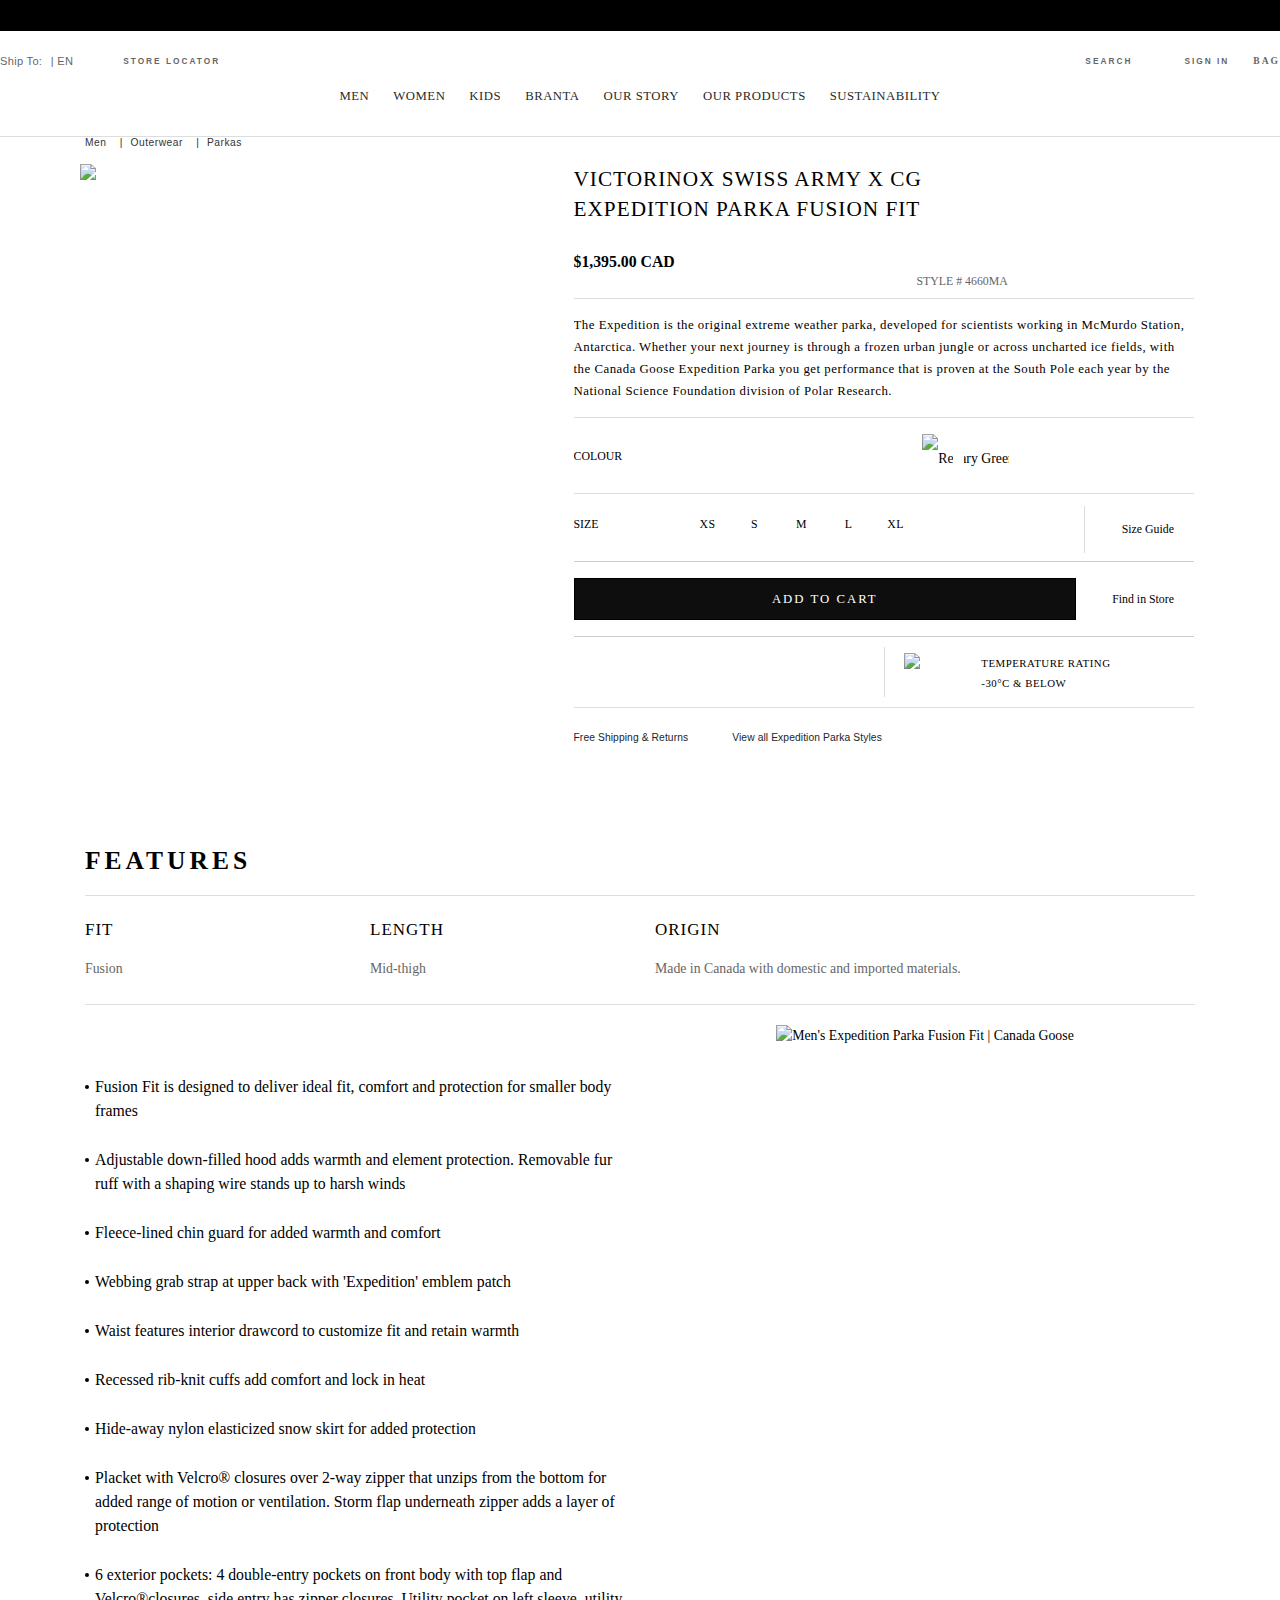
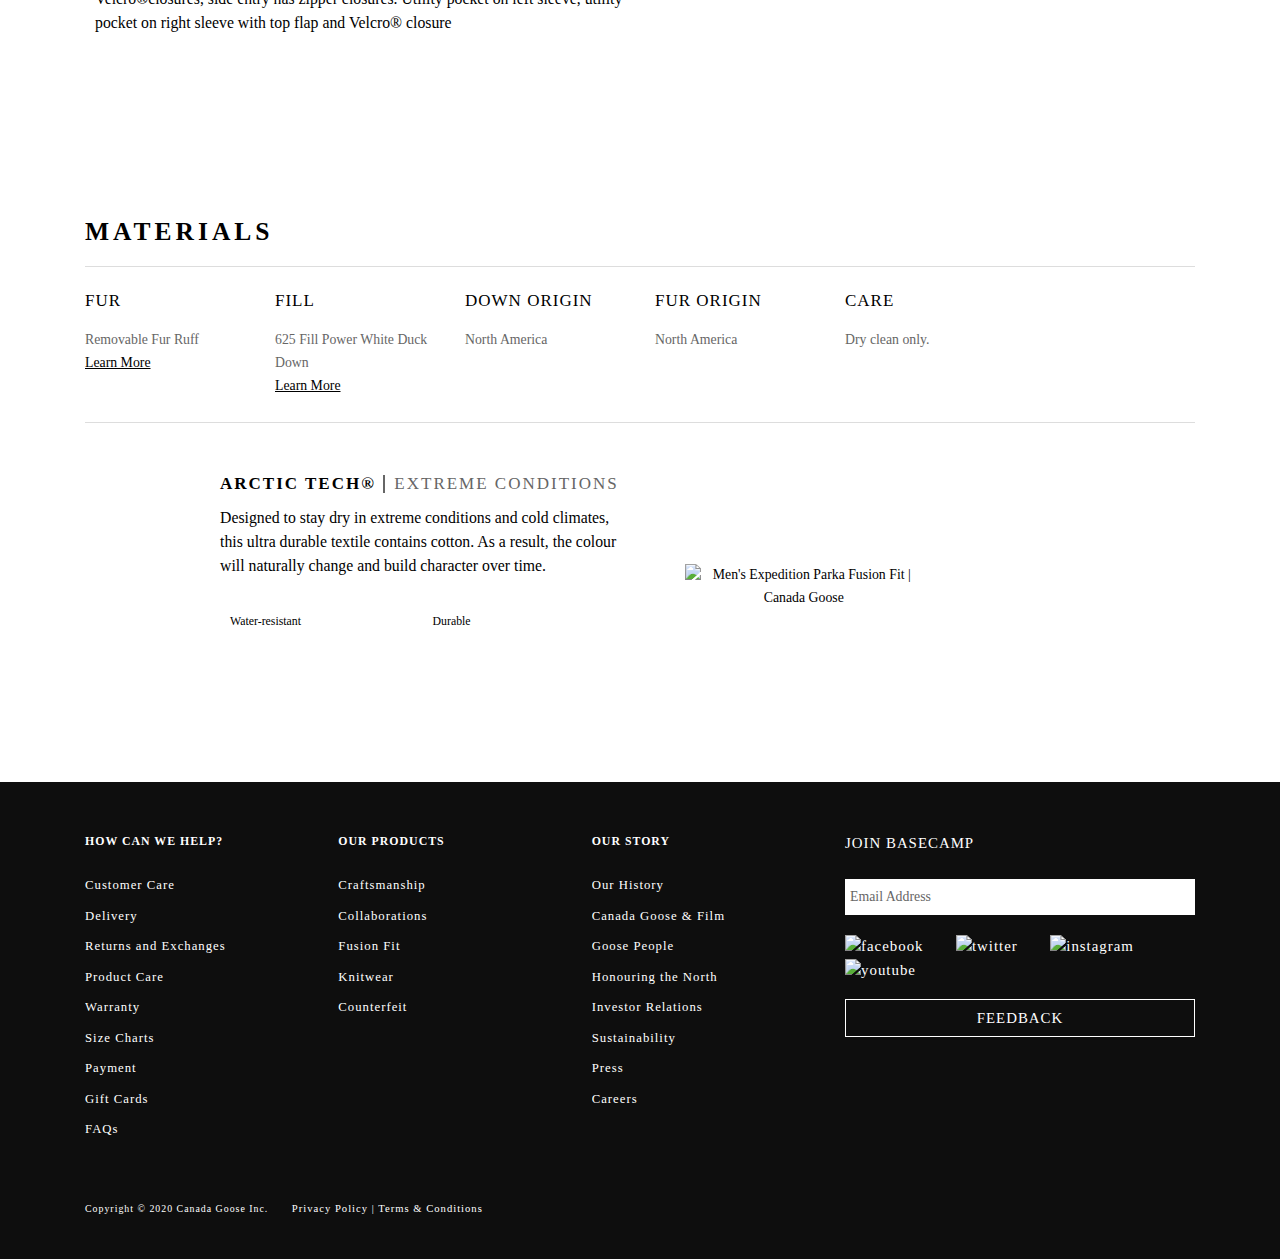
==== commit 0945fdd4: "Add files via upload" ====
--- a/Product Page/Productbackup.html
+++ b/Product Page/Productbackup.html
@@ -6457,8 +6457,8 @@
 
 
 
-<div class="product-primary-image">
-    <img src="https://github.com/Buddimatd/SwissGoosy/blob/master/Swissimage.jpg?raw=true">
+<div class="product-primary-image"> <!--LOLMAIN-->
+    <img src="https://github.com/Buddimatd/SwissGoosy/blob/master/Product%20Page/EditedFrontprofile.jpg.png?raw=true">
     
     
 
@@ -6483,7 +6483,7 @@
                     <img class="productthumbnail   primary-image"
                         alt="Men's Expedition Parka Fusion Fit | Canada Goose"
                         title="Men's Expedition Parka Fusion Fit | Canada Goose"
-                        src="https://github.com/Buddimatd/SwissGoosy/blob/master/Swissimage.jpg?raw=true"
+                        src="https://images.canadagoose.com/image/upload/w_480,c_scale,f_auto,q_auto:best/v1585755771/product-image/8501M_11.jpg"
                         data-img="https://images.canadagoose.com/image/upload/w_1333,c_scale,f_auto,q_auto:best/v1545160821/product-image/4660MA_11.jpg"
                         data-src="https://images.canadagoose.com/image/upload/w_575,c_scale,f_auto,q_auto:best/v1545160821/product-image/4660MA_11.jpg" />
                 </a>
@@ -6659,7 +6659,7 @@
                                     
 
 
-    <span itemprop="image">https://github.com/Buddimatd/SwissGoosy/blob/master/Swissimage.jpg?raw=true</span>
+    <span itemprop="image">https://github.com/Buddimatd/SwissGoosy/blob/master/Product%20Page/Rearprofile.jpg?raw=true</span>
 
 
                                     
@@ -6697,7 +6697,7 @@
                             <div class="product-detail-col product-detail product-detail-regular pl-3 pr-3">
                                 <div class="prod-top-info ">
                                     <div class="prod-info-part product-detail-price">
-                                        <h1 class="product-name">Expedition Parka Fusion Fit</h1>
+                                        <h1 class="product-name">Victorinox Swiss Army x CG Expedition Parka Fusion Fit</h1>
                                         
                                         <div class="wishlist-part">
                                             
@@ -8294,7 +8294,7 @@
 aria-describedby="color4"
 class="swatchanchor colorSwatch autoclick "
 color="11"
-data-lgimg='{"url":"https://github.com/Buddimatd/SwissGoosy/blob/master/Swissimage.jpg?raw=true", "title":"Expedition Parka Fusion Fit", "alt":"Expedition Parka Fusion Fit", "hires":"https://images.canadagoose.com/image/upload/w_1333,c_scale,f_auto,q_auto:best/v1545160821/product-image/4660MA_11.jpg"}'>
+data-lgimg='{"url":"https://github.com/Buddimatd/SwissGoosy/blob/master/Product%20Page/Rearprofile.jpg?raw=true", "title":"Expedition Parka Fusion Fit", "alt":"Expedition Parka Fusion Fit", "hires":"https://images.canadagoose.com/image/upload/w_1333,c_scale,f_auto,q_auto:best/v1545160821/product-image/4660MA_11.jpg"}'>
 <img src="https://images.canadagoose.com/image/upload/w_180,h_45,c_scale,q_auto/v1557415141/product-swatch/11.svg" alt="Red"/>
 
 
@@ -10192,7 +10192,7 @@
 
 <div class="product-primary-image">
    
-    <img src="https://github.com/Buddimatd/SwissGoosy/blob/master/Swissimage.jpg?raw=true">
+    <img src="https://images.canadagoose.com/image/upload/w_480,c_scale,f_auto,q_auto:best/v1585755771/product-image/8501M_11.jpg">
     
     
 
@@ -10217,7 +10217,7 @@
                     <img class="productthumbnail   primary-image"
                         alt="Men's Expedition Parka Fusion Fit | Canada Goose"
                         title="Men's Expedition Parka Fusion Fit | Canada Goose"
-                        src="https://github.com/Buddimatd/SwissGoosy/blob/master/Swissimage.jpg?raw=true"
+                        src="https://github.com/Buddimatd/SwissGoosy/blob/master/Product%20Page/Rearprofile.jpg?raw=true"
                         data-img="https://images.canadagoose.com/image/upload/w_1333,c_scale,f_auto,q_auto:best/v1545160821/product-image/4660MA_11.jpg"
                         data-src="https://images.canadagoose.com/image/upload/w_575,c_scale,f_auto,q_auto:best/v1545160821/product-image/4660MA_11.jpg" />
                 </a>
@@ -10364,7 +10364,7 @@
 						</div>
 						<div class="col-7">
 							<div class="fis-top-info fis-top-info-m d-block d-sm-none">
-								<div class="product-name">Expedition Parka Fusion Fit</div>
+								<div class="product-name">Victorinox Swiss Army x CG Expedition Parka Fusion Fit</div>
 								<div class="product-price-popup">
 
 
@@ -11057,7 +11057,7 @@
 
 
 <div class="product-primary-image">
-    <img src="https://github.com/Buddimatd/SwissGoosy/blob/master/Swissimage.jpg?raw=true">
+    <img src="https://github.com/Buddimatd/SwissGoosy/blob/master/Product%20Page/Rearprofile.jpg?raw=true">
     
     
 
@@ -11082,7 +11082,7 @@
                     <img class="productthumbnail   primary-image"
                         alt="Men's Expedition Parka Fusion Fit | Canada Goose"
                         title="Men's Expedition Parka Fusion Fit | Canada Goose"
-                        src="https://github.com/Buddimatd/SwissGoosy/blob/master/Swissimage.jpg?raw=true"
+                        src="https://github.com/Buddimatd/SwissGoosy/blob/master/Product%20Page/Rearprofile.jpg?raw=true"
                         data-img="https://images.canadagoose.com/image/upload/w_1333,c_scale,f_auto,q_auto:best/v1545160821/product-image/4660MA_11.jpg"
                         data-src="https://images.canadagoose.com/image/upload/w_575,c_scale,f_auto,q_auto:best/v1545160821/product-image/4660MA_11.jpg" />
                 </a>
@@ -12757,7 +12757,7 @@
 aria-describedby="color4"
 class="swatchanchor colorSwatch autoclick "
 color="11"
-data-lgimg='{"url":"https://github.com/Buddimatd/SwissGoosy/blob/master/Swissimage.jpg?raw=true", "title":"Expedition Parka Fusion Fit", "alt":"Expedition Parka Fusion Fit", "hires":"https://images.canadagoose.com/image/upload/w_1333,c_scale,f_auto,q_auto:best/v1545160821/product-image/4660MA_11.jpg"}'>
+data-lgimg='{"url":"https://github.com/Buddimatd/SwissGoosy/blob/master/Product%20Page/Rearprofile.jpg?raw=true", "title":"Expedition Parka Fusion Fit", "alt":"Expedition Parka Fusion Fit", "hires":"https://images.canadagoose.com/image/upload/w_1333,c_scale,f_auto,q_auto:best/v1545160821/product-image/4660MA_11.jpg"}'>
 <img src="https://images.canadagoose.com/image/upload/w_180,h_45,c_scale,q_auto/v1557415141/product-swatch/11.svg" alt="Red"/>
 
 
@@ -14929,11 +14929,11 @@
 
 
 
-
+<!--LOLSIDE-->
 <img class="productthumbnail   primary-image"
 alt="Men's Expedition Parka Fusion Fit | Canada Goose"
 title="Men's Expedition Parka Fusion Fit | Canada Goose"
-src="https://github.com/Buddimatd/SwissGoosy/blob/master/Swissimage.jpg?raw=true">
+src="https://github.com/Buddimatd/SwissGoosy/blob/master/Product%20Page/EditedSideprofile.jpg.png?raw=true">
 </div>
 </div>
 </div>
@@ -15062,11 +15062,11 @@
 
 
 
-
+<!--LOLREAR-->
 <img class="productthumbnail   primary-image"
 alt="Men's Expedition Parka Fusion Fit | Canada Goose"
 title="Men's Expedition Parka Fusion Fit | Canada Goose"
-src="https://github.com/Buddimatd/SwissGoosy/blob/master/Swissimage.jpg?raw=true">
+src="https://github.com/Buddimatd/SwissGoosy/blob/master/Product%20Page/EditedRearprofile.jpg.png?raw=true">
 </div>
 </div>
 </div>
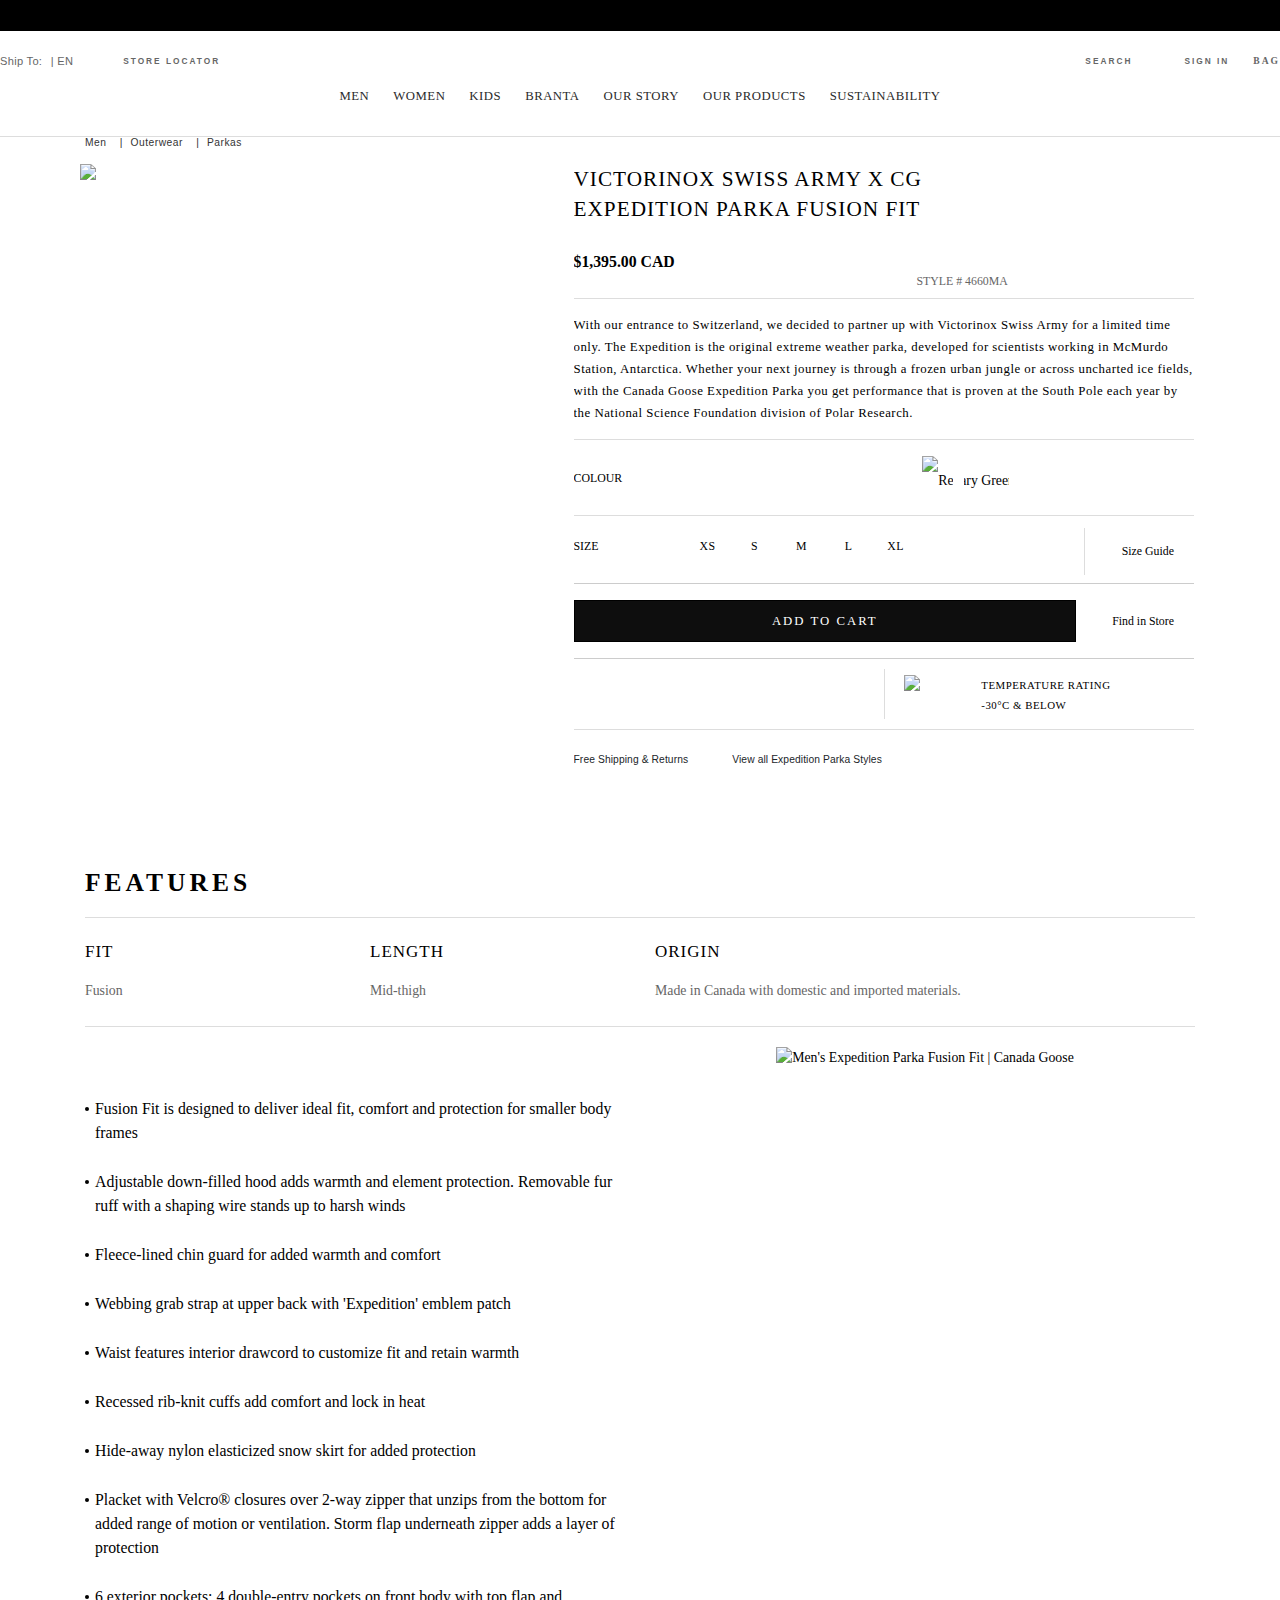
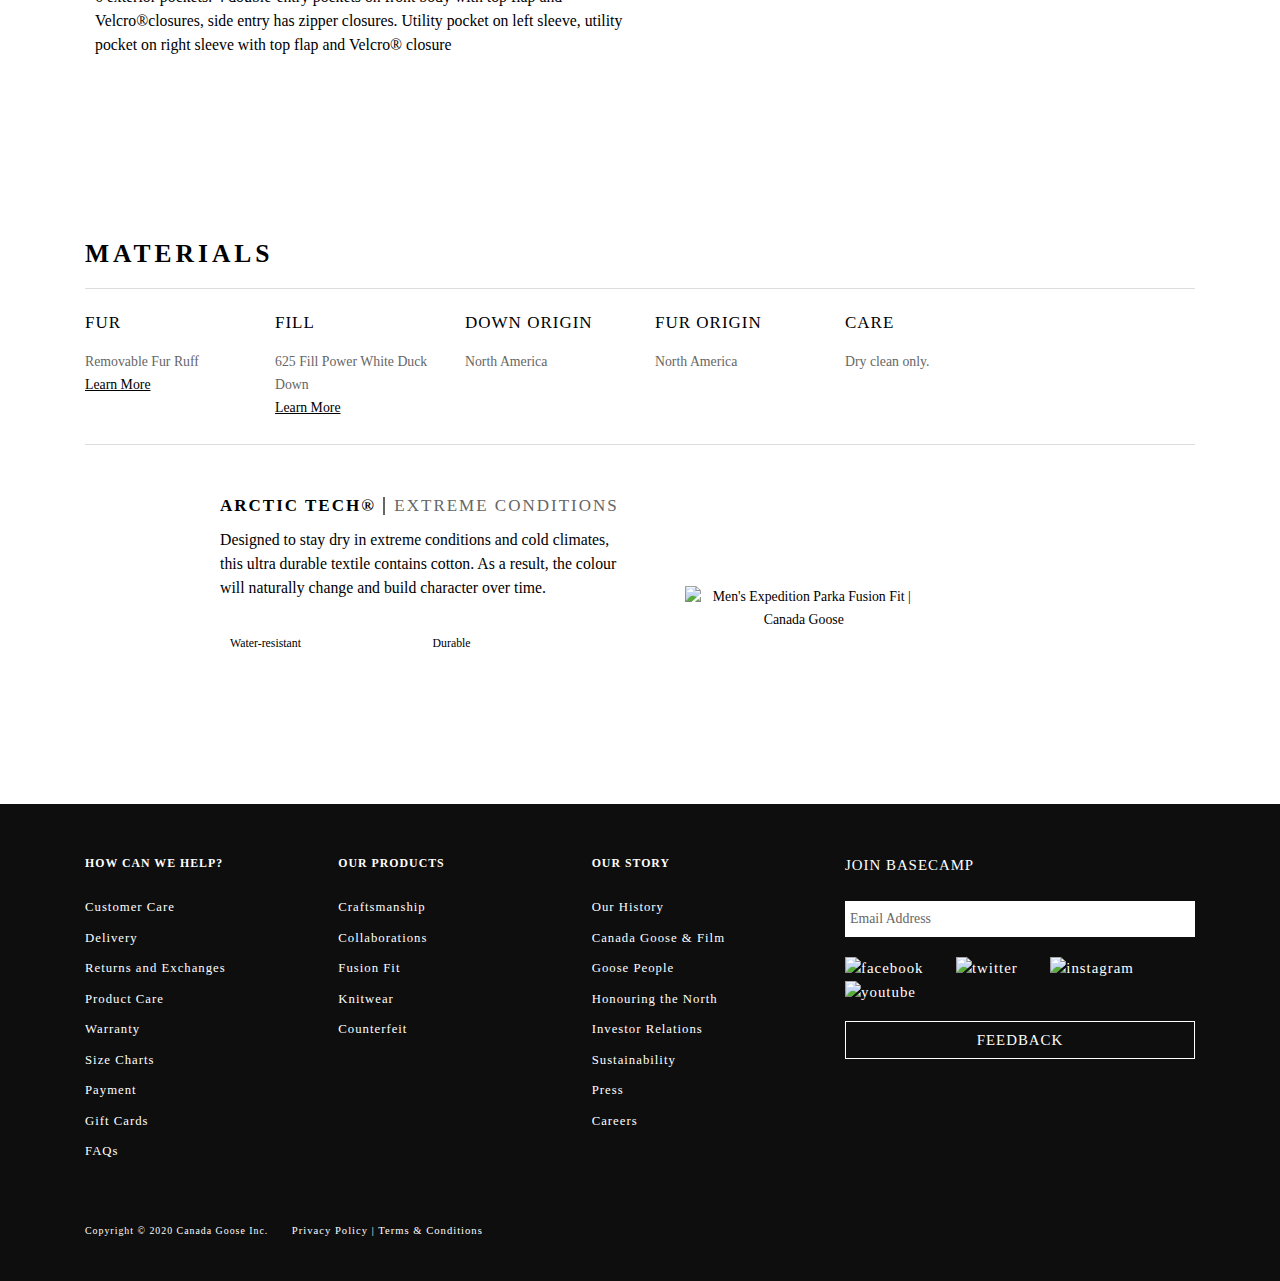
==== commit 08c37cd0: "Add files via upload" ====
--- a/Product Page/Productbackup.html
+++ b/Product Page/Productbackup.html
@@ -460,7 +460,7 @@
 
 <meta property="fb:app_id" content="302184056577324" />
 <meta property="name" content="Expedition Parka Fusion Fit">
-<meta property="og:description" content="The Expedition is the original extreme weather parka, developed for scientists working in McMurdo Station, Antarctica. Whether your next journey is through a frozen urban jungle or across uncharted ice fields, with the Canada Goose Expedition Parka you get performance that is proven at the South Pole each year by the National Science Foundation division of Polar Research.">
+<meta property="og:description" content="With our entrance to Switzerland, we decided to partner up with Victorinox Swiss Army for a limited time only. The Expedition is the original extreme weather parka, developed for scientists working in McMurdo Station, Antarctica. Whether your next journey is through a frozen urban jungle or across uncharted ice fields, with the Canada Goose Expedition Parka you get performance that is proven at the South Pole each year by the National Science Foundation division of Polar Research.">
 <meta property="og:image" content="https://images.canadagoose.com/image/upload/w_480,c_scale,f_auto,q_auto:best/v1545160858/product-image/4660MA_61.jpg" />
 <meta property="og:url" content="https://www.canadagoose.com/ca/en/expedition-parka-fusion-fit-4660MA.html" />
 <meta property="og:title" content="Expedition Parka Fusion Fit" />
@@ -476,7 +476,7 @@
 <meta name="twitter:card" content="summary">
 <meta name="twitter:site" content="@CanadaGooseInc" />
 <meta name="twitter:title" content="Expedition Parka Fusion Fit">
-<meta name="twitter:description" content="The Expedition is the original extreme weather parka, developed for scientists working in McMurdo Station, Antarctica. Whether your next journey is through a frozen urban jungle or across uncharted ice fields, with the Canada Goose Expedition Parka you get performance that is proven at the South Pole each year by the National Science Foundation division of Polar Research.">
+<meta name="twitter:description" content="With our entrance to Switzerland, we decided to partner up with Victorinox Swiss Army for a limited time only. The Expedition is the original extreme weather parka, developed for scientists working in McMurdo Station, Antarctica. Whether your next journey is through a frozen urban jungle or across uncharted ice fields, with the Canada Goose Expedition Parka you get performance that is proven at the South Pole each year by the National Science Foundation division of Polar Research.">
 <meta name="twitter:image" content="https://images.canadagoose.com/image/upload/w_480,c_scale,f_auto,q_auto:best/v1545160858/product-image/4660MA_61.jpg">
 </head>
 <body class="en">
@@ -6652,7 +6652,7 @@
                                     
 
     
-        <span itemprop="description">The Expedition is the original extreme weather parka, developed for scientists working in McMurdo Station, Antarctica. Whether your next journey is through a frozen urban jungle or across uncharted ice fields, with the Canada Goose Expedition Parka you get performance that is proven at the South Pole each year by the National Science Foundation division of Polar Research.</span>
+        <span itemprop="description">With our entrance to Switzerland, we decided to partner up with Victorinox Swiss Army for a limited time only. The Expedition is the original extreme weather parka, developed for scientists working in McMurdo Station, Antarctica. Whether your next journey is through a frozen urban jungle or across uncharted ice fields, with the Canada Goose Expedition Parka you get performance that is proven at the South Pole each year by the National Science Foundation division of Polar Research.</span>
     
 
 
@@ -7388,7 +7388,7 @@
                                     <div class="description-area">
                                         <div class="more-detail">
                                             
-                                                The Expedition is the original extreme weather parka, developed for scientists working in McMurdo Station, Antarctica. Whether your next journey is through a frozen urban jungle or across uncharted ice fields, with the Canada Goose Expedition Parka you get performance that is proven at the South Pole each year by the National Science Foundation division of Polar Research.
+                                            With our entrance to Switzerland, we decided to partner up with Victorinox Swiss Army for a limited time only. The Expedition is the original extreme weather parka, developed for scientists working in McMurdo Station, Antarctica. Whether your next journey is through a frozen urban jungle or across uncharted ice fields, with the Canada Goose Expedition Parka you get performance that is proven at the South Pole each year by the National Science Foundation division of Polar Research.
                                             
                                         </div>
                                         <a class="more-btn" href="javascript:void(0)">
@@ -7397,7 +7397,7 @@
                                         <div class="description-slide">
                                             <div class="slide-wrap">
                                                 
-                                                    The Expedition is the original extreme weather parka, developed for scientists working in McMurdo Station, Antarctica. Whether your next journey is through a frozen urban jungle or across uncharted ice fields, with the Canada Goose Expedition Parka you get performance that is proven at the South Pole each year by the National Science Foundation division of Polar Research.
+                                                With our entrance to Switzerland, we decided to partner up with Victorinox Swiss Army for a limited time only. The Expedition is the original extreme weather parka, developed for scientists working in McMurdo Station, Antarctica. Whether your next journey is through a frozen urban jungle or across uncharted ice fields, with the Canada Goose Expedition Parka you get performance that is proven at the South Pole each year by the National Science Foundation division of Polar Research.
                                                 
                                                 <a class="more-btn up" href="javascript:void(0)">
                                                     <span class="icon-arrow-up"></span>
@@ -14521,7 +14521,7 @@
                                 </div>
                                 <div class="mb-prod-description">
                                     
-                                        The Expedition is the original extreme weather parka, developed for scientists working in McMurdo Station, Antarctica. Whether your next journey is through a frozen urban jungle or across uncharted ice fields, with the Canada Goose Expedition Parka you get performance that is proven at the South Pole each year by the National Science Foundation division of Polar Research.
+                                        With our entrance to Switzerland, we decided to partner up with Victorinox Swiss Army for a limited time only. The Expedition is the original extreme weather parka, developed for scientists working in McMurdo Station, Antarctica. Whether your next journey is through a frozen urban jungle or across uncharted ice fields, with the Canada Goose Expedition Parka you get performance that is proven at the South Pole each year by the National Science Foundation division of Polar Research.
                                     
                                 </div>
                                 
